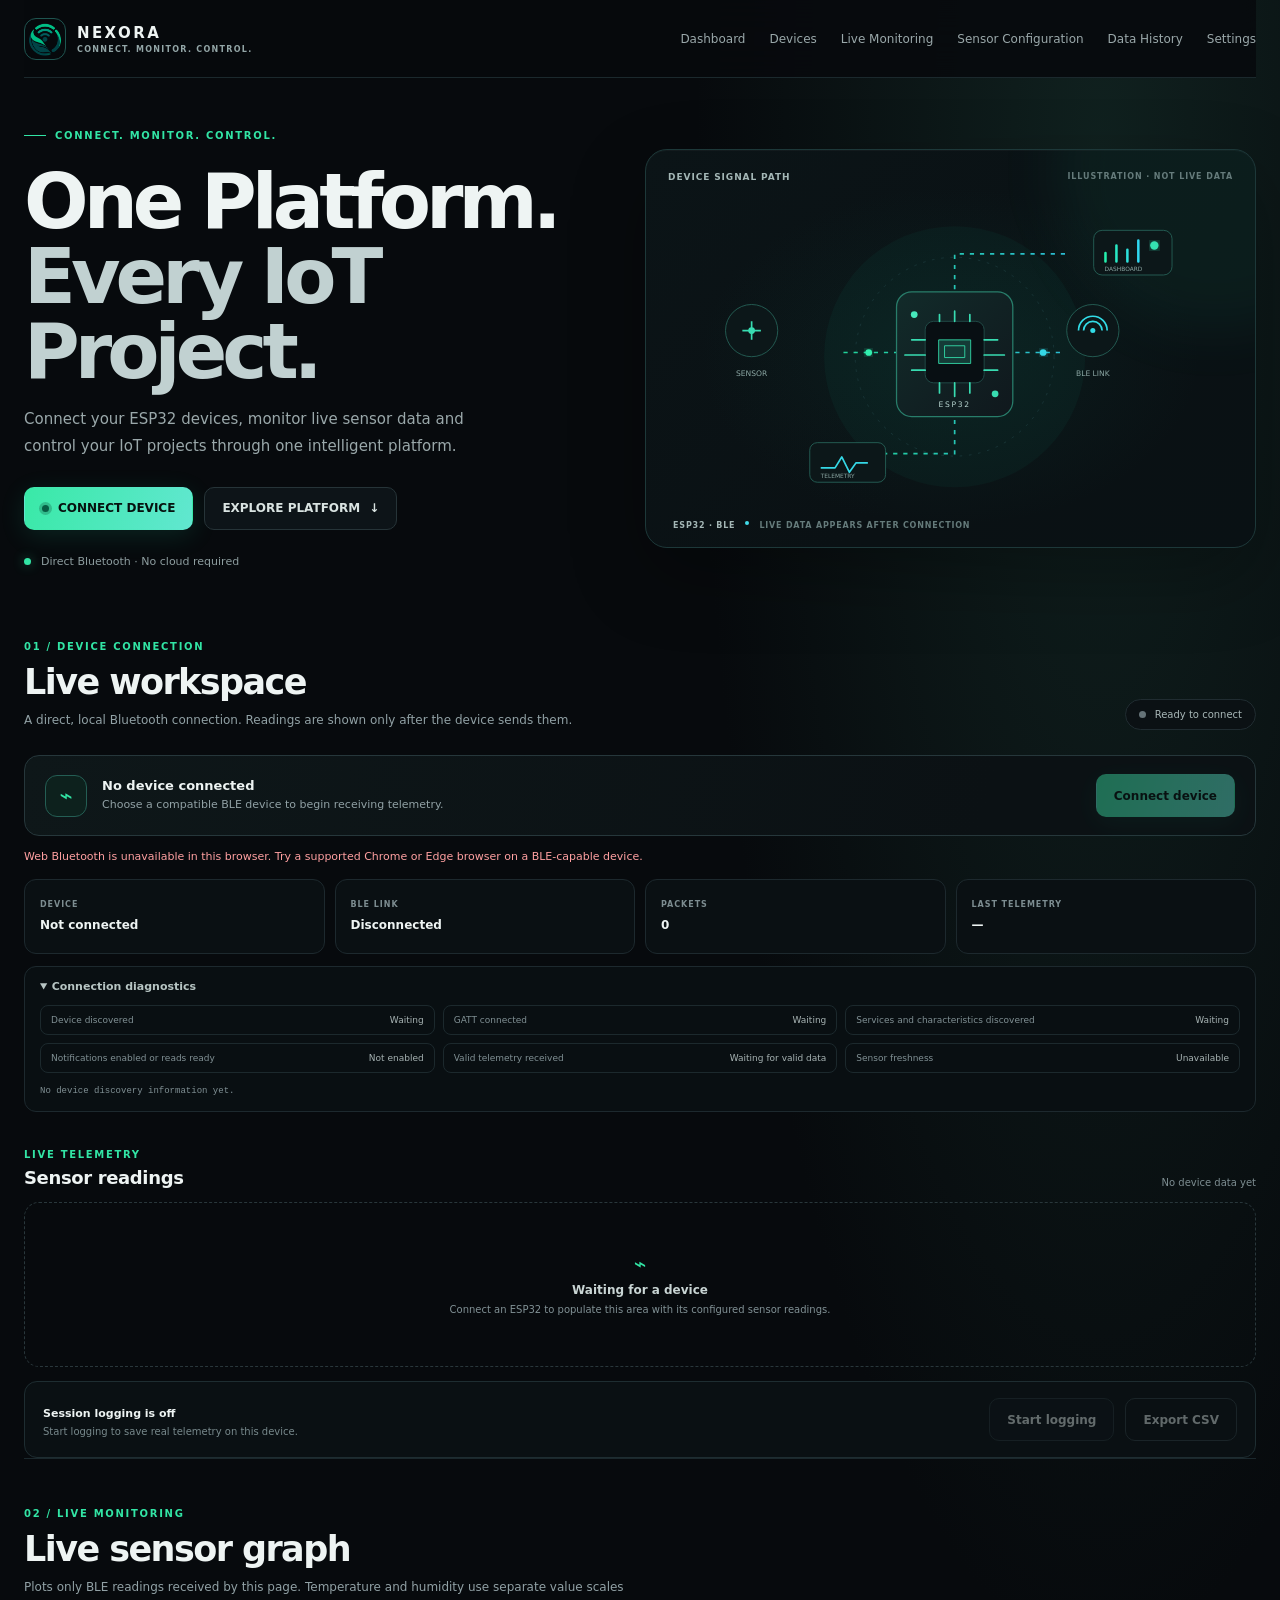
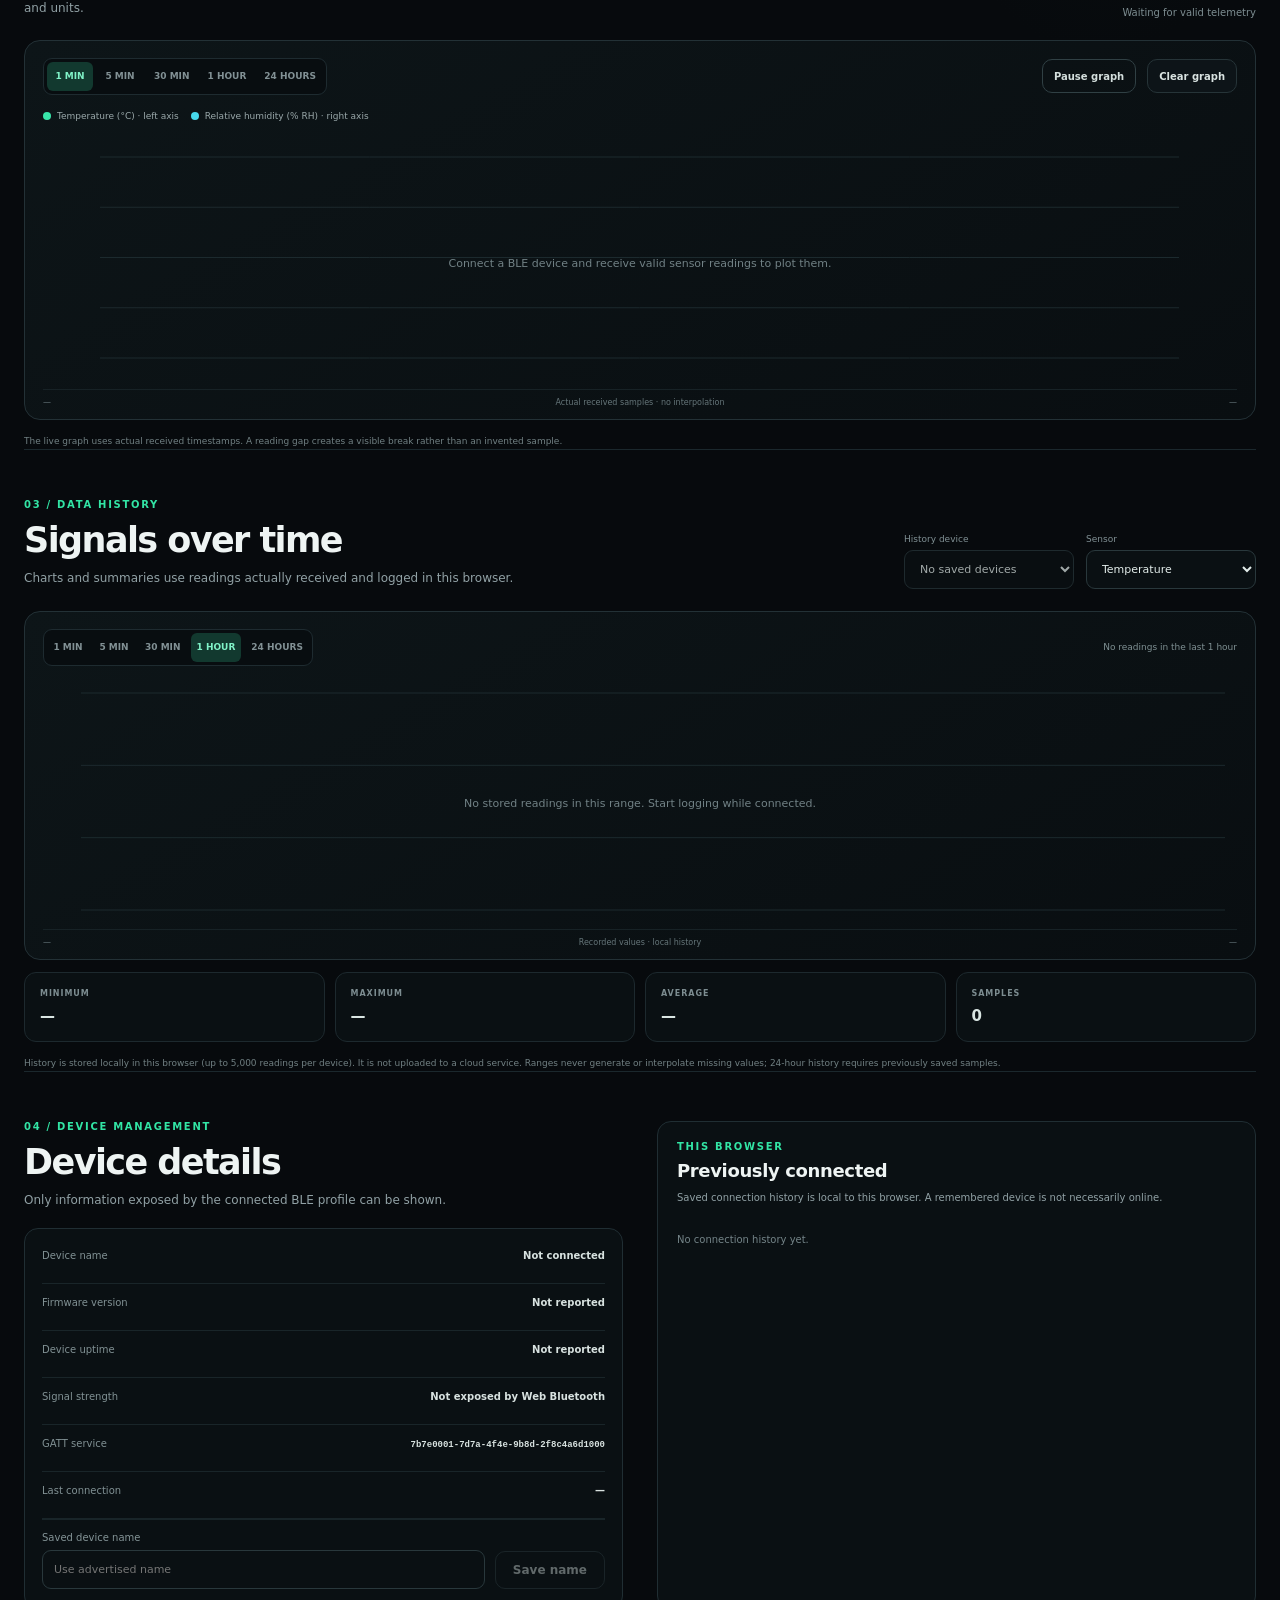
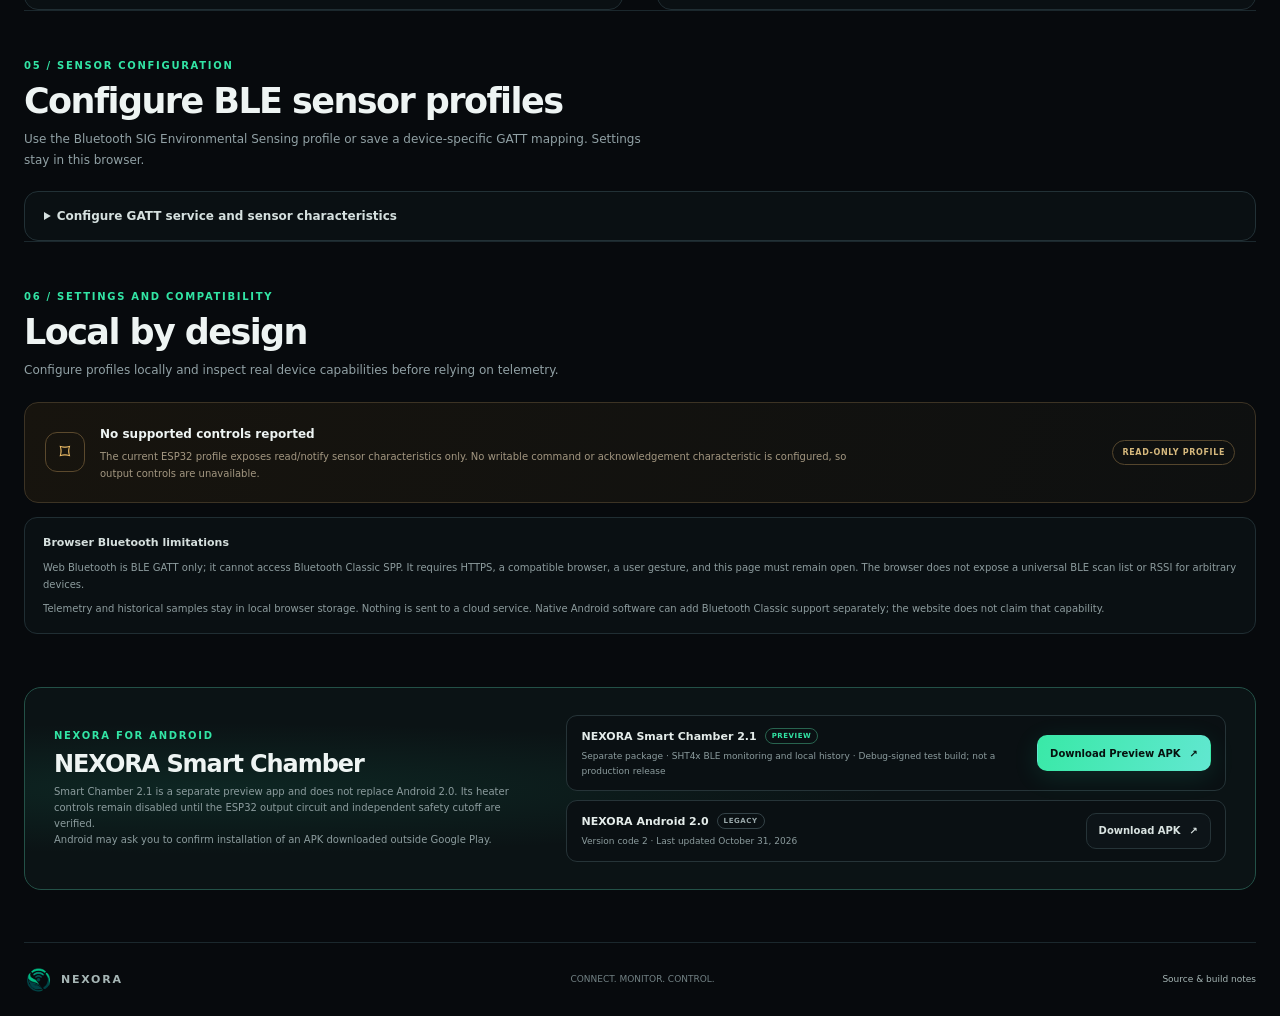
==== website/index.html @ 5a2b3d49 "Publish Smart Chamber 2.1 preview APK Co-authored-by: Copilot <223556219+Copilot@users.noreply.githu" ====
<!doctype html>
<html lang="en">
<head>
  <meta charset="utf-8">
  <meta name="viewport" content="width=device-width, initial-scale=1">
  <meta name="theme-color" content="#070a0d">
  <meta name="description" content="NEXORA is a Smart IoT Monitoring Platform for ESP32 sensor devices.">
  <link rel="canonical" href="https://ravichandrasr091-ux.github.io/NEXORA/">
  <meta property="og:title" content="NEXORA — Connect. Monitor. Control.">
  <meta property="og:description" content="Smart IoT Monitoring Platform for ESP32 sensor devices.">
  <meta property="og:url" content="https://ravichandrasr091-ux.github.io/NEXORA/">
  <meta property="og:type" content="website">
  <meta name="apple-mobile-web-app-capable" content="yes">
  <meta name="apple-mobile-web-app-title" content="NEXORA">
  <link rel="manifest" href="./manifest.webmanifest">
  <link rel="icon" href="./nexora-icon-192.png" sizes="192x192" type="image/png">
  <link rel="apple-touch-icon" href="./nexora-icon-192.png">
  <link rel="stylesheet" href="./styles.css">
  <title>NEXORA — Connect. Monitor. Control.</title>
  <script src="./ble-protocol.js" defer></script>
  <script src="./app.js" defer></script>
</head>
<body>
  <a class="skip-link" href="#main">Skip to content</a>
  <header class="topbar">
    <a class="brand" href="#home" aria-label="NEXORA home">
      <img src="./nexora-icon-192.png" width="42" height="42" alt="">
      <span class="brand-copy"><strong>NEXORA</strong><small>CONNECT. MONITOR. CONTROL.</small></span>
    </a>
    <button class="menu-toggle" id="menu-toggle" type="button" aria-expanded="false" aria-controls="primary-nav">Menu</button>
    <nav class="nav-links" id="primary-nav" aria-label="Main navigation">
      <a href="#dashboard">Dashboard</a>
      <a href="#devices">Devices</a>
      <a href="#live-monitoring">Live Monitoring</a>
      <a href="#sensors">Sensor Configuration</a>
      <a href="#analytics">Data History</a>
      <a href="#settings">Settings</a>
      <button class="button button-quiet install-app" id="install-button" type="button" hidden>Install app</button>
    </nav>
  </header>

  <main id="main">
    <section class="hero section-wrap" id="home">
      <div class="hero-copy">
        <div class="eyebrow"><span class="eyebrow-line"></span> CONNECT. MONITOR. CONTROL.</div>
        <h1>One Platform.<br><span>Every IoT Project.</span></h1>
        <p>Connect your ESP32 devices, monitor live sensor data and control your IoT projects through one intelligent platform.</p>
        <div class="hero-actions">
          <a class="button button-primary" href="#dashboard"><span class="button-pulse"></span>CONNECT DEVICE</a>
          <a class="button button-quiet" href="#platform">EXPLORE PLATFORM <span aria-hidden="true">↓</span></a>
        </div>
        <div class="hero-proof"><span class="proof-dot"></span> Direct Bluetooth · No cloud required</div>
      </div>
      <div class="signal-visual" id="platform" aria-label="Illustration of an ESP32 sending sensor data to a dashboard">
        <div class="visual-caption">DEVICE SIGNAL PATH <span>ILLUSTRATION · NOT LIVE DATA</span></div>
        <svg class="signal-art" viewBox="0 0 620 400" role="img" aria-labelledby="visual-title visual-description">
          <title id="visual-title">ESP32 to NEXORA signal path</title>
          <desc id="visual-description">An illustrative ESP32 board connects wirelessly to sensor nodes and a dashboard. This diagram does not represent live device status.</desc>
          <defs>
            <linearGradient id="board" x1="0" x2="1" y1="0" y2="1"><stop stop-color="#122b2a"/><stop offset="1" stop-color="#10181d"/></linearGradient>
            <linearGradient id="trace" x1="0" x2="1"><stop stop-color="#24f0ad"/><stop offset="1" stop-color="#30d8f2"/></linearGradient>
            <filter id="glow"><feGaussianBlur stdDeviation="7" result="blur"/><feMerge><feMergeNode in="blur"/><feMergeNode in="SourceGraphic"/></feMerge></filter>
          </defs>
          <circle cx="315" cy="205" r="155" fill="#13cda4" opacity=".045"/>
          <circle cx="315" cy="205" r="118" fill="none" stroke="#1b383b" stroke-dasharray="3 8"/>
          <path d="M183 200 H255 M375 200 H440 M315 125 V83 H446 M315 280 V320 H188" fill="none" stroke="url(#trace)" stroke-width="2" stroke-dasharray="5 7" opacity=".85"/>
          <g transform="translate(246 128)">
            <rect width="138" height="148" rx="18" fill="url(#board)" stroke="#287d6a" stroke-width="1.5"/>
            <rect x="34" y="35" width="70" height="73" rx="10" fill="#080f13" stroke="#24534e"/>
            <path d="M50 57h38v28H50z M57 64h24v14H57z" fill="#153b37" stroke="#35e4b0"/>
            <path d="M69 35v-12m-18 12v-8m36 8v-8M69 108v16m-18-16v12m36-12v12M34 57H18m16 18H10m24 18H18m86-36h16m-16 18h24m-24 18h16" stroke="#38dcb1" stroke-width="2" stroke-linecap="round"/>
            <circle cx="21" cy="27" r="4" fill="#47e9bc"/><circle cx="117" cy="121" r="4" fill="#38dcb1"/>
            <text x="69" y="137" text-anchor="middle" fill="#b8d5d0" font-size="9" font-family="system-ui" letter-spacing="2">ESP32</text>
          </g>
          <g transform="translate(74 174)"><circle r="31" fill="#0c1719" stroke="#28665b"/><path d="M-11 0h22M0-11v22" stroke="#38dcb1" stroke-width="2"/><circle r="4" fill="#38dcb1"/><text y="54" text-anchor="middle" fill="#8ca7a4" font-size="9" font-family="system-ui">SENSOR</text></g>
          <g transform="translate(479 174)"><circle r="31" fill="#0c1719" stroke="#28665b"/><path d="M-11 0a11 11 0 0 1 22 0M-17 0a17 17 0 0 1 34 0" fill="none" stroke="#32dce7" stroke-width="2"/><circle r="3" fill="#32dce7"/><text y="54" text-anchor="middle" fill="#8ca7a4" font-size="9" font-family="system-ui">BLE LINK</text></g>
          <g transform="translate(480 55)"><rect width="93" height="53" rx="10" fill="#0c1719" stroke="#28665b"/><path d="M14 37V27m13 10V18m13 19V23m13 14V12" stroke="url(#trace)" stroke-width="3" stroke-linecap="round"/><circle cx="72" cy="18" r="5" fill="#34e2b2" filter="url(#glow)"/><text x="13" y="48" fill="#8ca7a4" font-size="7" font-family="system-ui">DASHBOARD</text></g>
          <g transform="translate(143 307)"><rect width="90" height="47" rx="9" fill="#0c1719" stroke="#28665b"/><path d="M13 30h17l8-13 9 18 8-11h14" fill="none" stroke="#35d8e6" stroke-width="2" stroke-linejoin="round"/><text x="13" y="42" fill="#8ca7a4" font-size="7" font-family="system-ui">TELEMETRY</text></g>
          <circle cx="213" cy="200" r="4" fill="#31efaf" filter="url(#glow)"/><circle cx="420" cy="200" r="4" fill="#35d8e6" filter="url(#glow)"/>
        </svg>
        <div class="visual-foot"><span>ESP32 · BLE</span><span class="visual-foot-dot"></span><span>LIVE DATA APPEARS AFTER CONNECTION</span></div>
      </div>
    </section>

    <section class="section-wrap" id="dashboard">
      <div class="section-heading">
        <div><div class="eyebrow">01 / DEVICE CONNECTION</div><h2>Live workspace</h2><p class="section-copy">A direct, local Bluetooth connection. Readings are shown only after the device sends them.</p></div>
        <div class="connection-badge"><span class="status-dot" id="status-dot"></span><span id="status" role="status" aria-live="polite">Ready to connect</span></div>
      </div>
      <div class="connect-panel">
        <div class="device-glyph" aria-hidden="true"><span>⌁</span></div>
        <div class="connect-copy"><strong id="connection-title">No device connected</strong><span id="connection-description">Choose a compatible BLE device to begin receiving telemetry.</span></div>
        <button class="button button-primary" id="connect-button" type="button">Connect device</button>
      </div>
      <div class="capability-note" id="capability-note"></div>
      <div class="overview-grid" aria-label="Live connection overview">
        <article class="overview-card"><span>DEVICE</span><strong id="overview-device">Not connected</strong></article>
        <article class="overview-card"><span>BLE LINK</span><strong id="overview-link">Disconnected</strong></article>
        <article class="overview-card"><span>PACKETS</span><strong id="packet-count">0</strong></article>
        <article class="overview-card"><span>LAST TELEMETRY</span><strong id="last-telemetry">—</strong></article>
      </div>
      <details class="connection-diagnostics" open>
        <summary>Connection diagnostics</summary>
        <ol class="connection-steps" id="connection-steps" aria-live="polite">
          <li data-step="discovered">Device discovered <span>Waiting</span></li>
          <li data-step="gatt">GATT connected <span>Waiting</span></li>
          <li data-step="characteristics">Services and characteristics discovered <span>Waiting</span></li>
          <li data-step="notifications">Notifications enabled or reads ready <span>Waiting</span></li>
          <li data-step="telemetry">Valid telemetry received <span>Waiting</span></li>
          <li data-step="freshness">Sensor freshness <span>Unavailable</span></li>
        </ol>
        <div class="diagnostics-list" id="diagnostics-list">No device discovery information yet.</div>
      </details>
      <div class="sensor-heading"><div><div class="eyebrow">LIVE TELEMETRY</div><h3>Sensor readings</h3></div><span class="data-scope" id="sensor-count">No device data yet</span></div>
      <div class="sensor-grid" id="sensor-grid" aria-live="polite">
        <div class="empty-state"><span class="empty-icon">⌁</span><strong>Waiting for a device</strong><p>Connect an ESP32 to populate this area with its configured sensor readings.</p></div>
      </div>
      <div class="experiment-panel">
        <div><strong id="experiment-title">Session logging is off</strong><p id="row-count">Start logging to save real telemetry on this device.</p></div>
        <div class="button-row"><button class="button button-quiet" id="experiment-button" type="button" disabled>Start logging</button><button class="button button-outline" id="export-button" type="button" disabled>Export CSV</button></div>
      </div>
    </section>

    <section class="section-wrap section-divider" id="live-monitoring">
      <div class="section-heading">
        <div><div class="eyebrow">02 / LIVE MONITORING</div><h2>Live sensor graph</h2><p class="section-copy">Plots only BLE readings received by this page. Temperature and humidity use separate value scales and units.</p></div>
        <span class="data-scope" id="live-graph-status">Waiting for valid telemetry</span>
      </div>
      <div class="analytics-panel live-analytics">
        <div class="chart-toolbar">
          <div class="range-switch" id="live-range-switch" role="group" aria-label="Live graph time range">
            <button class="live-range-button is-active" data-range="60000" type="button">1 MIN</button>
            <button class="live-range-button" data-range="300000" type="button">5 MIN</button>
            <button class="live-range-button" data-range="1800000" type="button">30 MIN</button>
            <button class="live-range-button" data-range="3600000" type="button">1 HOUR</button>
            <button class="live-range-button" data-range="86400000" type="button">24 HOURS</button>
          </div>
          <div class="button-row chart-actions">
            <button class="button button-outline" id="pause-graph-button" type="button">Pause graph</button>
            <button class="button button-quiet" id="clear-graph-button" type="button">Clear graph</button>
          </div>
        </div>
        <div class="live-chart-legend" id="live-chart-legend" aria-label="Graph series"></div>
        <div class="chart-wrap live-chart-wrap"><canvas id="live-chart" role="img" aria-label="Live BLE temperature and humidity graph"></canvas><div class="chart-empty" id="live-chart-empty">Connect a BLE device and receive valid sensor readings to plot them.</div></div>
        <div class="chart-axis"><span id="live-chart-start">—</span><span id="live-chart-units">Actual received samples · no interpolation</span><span id="live-chart-end">—</span></div>
      </div>
      <p class="fine-print">The live graph uses actual received timestamps. A reading gap creates a visible break rather than an invented sample.</p>
    </section>

    <section class="section-wrap section-divider" id="analytics">
      <div class="section-heading">
        <div><div class="eyebrow">03 / DATA HISTORY</div><h2>Signals over time</h2><p class="section-copy">Charts and summaries use readings actually received and logged in this browser.</p></div>
        <div class="history-selectors">
          <label class="select-label" for="history-device-select">History device<select id="history-device-select"><option>No saved devices</option></select></label>
          <label class="select-label" for="chart-sensor">Sensor<select id="chart-sensor" disabled><option>No telemetry yet</option></select></label>
        </div>
      </div>
      <div class="analytics-panel">
        <div class="chart-toolbar"><div class="range-switch" role="group" aria-label="History range"><button class="range-button" data-range="60000" type="button">1 MIN</button><button class="range-button" data-range="300000" type="button">5 MIN</button><button class="range-button" data-range="1800000" type="button">30 MIN</button><button class="range-button is-active" data-range="3600000" type="button">1 HOUR</button><button class="range-button" data-range="86400000" type="button">24 HOURS</button></div><span class="chart-range-label" id="chart-range-label">No readings in this range</span></div>
        <div class="chart-wrap"><canvas id="chart" role="img" aria-label="Historical sensor readings chart"></canvas><div class="chart-empty" id="chart-empty">Real readings will appear here after logging starts.</div></div>
        <div class="chart-axis"><span id="chart-start">—</span><span>Recorded values · local history</span><span id="chart-end">—</span></div>
      </div>
      <div class="stats-grid">
        <article class="stat-card"><span>MINIMUM</span><strong id="stat-min">—</strong></article>
        <article class="stat-card"><span>MAXIMUM</span><strong id="stat-max">—</strong></article>
        <article class="stat-card"><span>AVERAGE</span><strong id="stat-average">—</strong></article>
        <article class="stat-card"><span>SAMPLES</span><strong id="stat-count">0</strong></article>
      </div>
      <p class="fine-print">History is stored locally in this browser (up to 5,000 readings per device). It is not uploaded to a cloud service. Ranges never generate or interpolate missing values; 24-hour history requires previously saved samples.</p>
    </section>

    <section class="section-wrap section-divider two-column" id="devices">
      <div>
        <div class="eyebrow">04 / DEVICE MANAGEMENT</div><h2>Device details</h2><p class="section-copy">Only information exposed by the connected BLE profile can be shown.</p>
        <div class="details-card">
          <div class="detail-row"><span>Device name</span><strong id="device-name">Not connected</strong></div>
          <div class="detail-row"><span>Firmware version</span><strong id="firmware-version">Not reported</strong></div>
          <div class="detail-row"><span>Device uptime</span><strong id="device-uptime">Not reported</strong></div>
          <div class="detail-row"><span>Signal strength</span><strong id="signal-strength">Not exposed by Web Bluetooth</strong></div>
          <div class="detail-row"><span>GATT service</span><strong class="mono" id="service-value">Configured locally</strong></div>
          <div class="detail-row"><span>Last connection</span><strong id="last-connection">—</strong></div>
          <div class="device-edit-row"><label class="field-label" for="device-alias">Saved device name<input id="device-alias" maxlength="40" autocomplete="off" placeholder="Use advertised name"></label><button class="button button-outline" id="save-device-alias" type="button" disabled>Save name</button></div>
        </div>
      </div>
      <div class="device-history-panel">
        <div class="eyebrow">THIS BROWSER</div><h3>Previously connected</h3>
        <p class="section-copy">Saved connection history is local to this browser. A remembered device is not necessarily online.</p>
        <div id="device-history" class="history-list"><div class="history-empty">No connection history yet.</div></div>
        <button class="button button-outline" id="reconnect-button" type="button" hidden>Reconnect saved device</button>
      </div>
    </section>

    <section class="section-wrap section-divider" id="sensors">
      <div class="section-heading">
        <div><div class="eyebrow">05 / SENSOR CONFIGURATION</div><h2>Configure BLE sensor profiles</h2><p class="section-copy">Use the Bluetooth SIG Environmental Sensing profile or save a device-specific GATT mapping. Settings stay in this browser.</p></div>
      </div>
      <details class="profile-details" id="profile-details">
        <summary>Configure GATT service and sensor characteristics</summary>
        <form id="profile-form" class="profile-form">
          <div class="profile-manager">
            <label class="field-label" for="profile-select">Saved profiles<select id="profile-select"></select></label>
            <label class="field-label" for="profile-name">Profile name<input id="profile-name" maxlength="48" autocomplete="off" required></label>
            <div class="profile-actions profile-manager-actions"><button class="button button-outline" id="new-profile-button" type="button">New profile</button><button class="button button-quiet" id="delete-profile-button" type="button">Delete profile</button></div>
          </div>
          <div class="profile-presets"><button class="button button-outline" id="sig-profile-button" type="button">Use Bluetooth SIG Environmental Sensing</button><button class="button button-outline" id="legacy-profile-button" type="button">Use existing ESP32 profile</button></div>
          <label class="field-label" for="service-uuid">GATT service UUID<input id="service-uuid" name="serviceUuid" autocomplete="off" spellcheck="false" required></label>
          <div class="profile-hint">Enter a 16-bit SIG UUID (such as 181A), a Bluetooth SIG alias (environmental_sensing), or a full 128-bit UUID. Configure a format and read/notify mode per characteristic.</div>
          <div id="profile-sensors" class="profile-sensors"></div>
          <div class="profile-actions"><button class="button button-outline" id="add-sensor-button" type="button">Add sensor</button><button class="button button-primary" type="submit">Save profile</button><button class="button button-quiet" id="reset-profile-button" type="button">Restore default</button></div>
          <p class="fine-print">Available services and characteristics are enumerated only after the device grants GATT access. Sensor hardware must be read by device firmware and transmitted over BLE. NEXORA does not infer a sensor model or send control commands.</p>
        </form>
      </details>
    </section>

    <section class="section-wrap section-divider" id="settings">
      <div class="section-heading"><div><div class="eyebrow">06 / SETTINGS AND COMPATIBILITY</div><h2>Local by design</h2><p class="section-copy">Configure profiles locally and inspect real device capabilities before relying on telemetry.</p></div></div>
      <div class="control-state"><span class="control-lock" aria-hidden="true">⌑</span><div><strong id="controls-title">No supported controls reported</strong><p id="controls-description">The current ESP32 profile exposes read/notify sensor characteristics only. No writable command or acknowledgement characteristic is configured, so output controls are unavailable.</p></div><span class="control-tag">READ-ONLY PROFILE</span></div>
      <div class="browser-limitations"><strong>Browser Bluetooth limitations</strong><p>Web Bluetooth is BLE GATT only; it cannot access Bluetooth Classic SPP. It requires HTTPS, a compatible browser, a user gesture, and this page must remain open. The browser does not expose a universal BLE scan list or RSSI for arbitrary devices.</p><p>Telemetry and historical samples stay in local browser storage. Nothing is sent to a cloud service. Native Android software can add Bluetooth Classic support separately; the website does not claim that capability.</p></div>
    </section>

    <section class="section-wrap app-banner" id="install" aria-labelledby="android-downloads-title">
      <div class="app-banner-heading">
        <div class="eyebrow">NEXORA FOR ANDROID</div>
        <h2 id="android-downloads-title">NEXORA Smart Chamber</h2>
        <p>Smart Chamber 2.1 is a separate preview app and does not replace Android 2.0. Its heater controls remain disabled until the ESP32 output circuit and independent safety cutoff are verified.</p>
        <p>Android may ask you to confirm installation of an APK downloaded outside Google Play.</p>
      </div>
      <div class="apk-version-list" aria-label="Available Android app versions">
        <article class="apk-version">
          <div class="apk-version-info">
            <div class="apk-version-title"><strong>NEXORA Smart Chamber 2.1</strong><span class="apk-version-badge">PREVIEW</span></div>
            <p>Separate package · SHT4x BLE monitoring and local history · Debug-signed test build; not a production release</p>
          </div>
          <a class="button button-primary" href="./downloads/nexora-smart-chamber-v2.1.apk" download="NEXORA-Smart-Chamber-v2.1.apk" aria-label="Download NEXORA Smart Chamber 2.1 preview APK">Download Preview APK <span aria-hidden="true">↗</span></a>
        </article>
        <article class="apk-version">
          <div class="apk-version-info">
            <div class="apk-version-title"><strong>NEXORA Android 2.0</strong><span class="apk-version-badge apk-version-badge-older">LEGACY</span></div>
            <p>Version code 2 · Last updated October 31, 2026</p>
          </div>
          <a class="button button-quiet" href="./downloads/nexora-android-v2.0.apk" download="NEXORA-Android-v2.0.apk" aria-label="Download NEXORA Android 2.0 APK">Download APK <span aria-hidden="true">↗</span></a>
        </article>
      </div>
    </section>
  </main>

  <footer class="footer">
    <a class="footer-brand" href="#home"><img src="./nexora-icon-192.png" width="32" height="32" alt=""><strong>NEXORA</strong></a>
    <span>CONNECT. MONITOR. CONTROL.</span>
    <a href="https://github.com/ravichandrasr091-ux/NEXORA">Source &amp; build notes</a>
  </footer>
  <noscript><p class="noscript">NEXORA needs JavaScript to connect to ESP32 devices over Bluetooth.</p></noscript>
</body>
</html>
---- website/styles.css ----
:root {
  color-scheme: dark;
  font-family: Inter, "Segoe UI", system-ui, sans-serif;
  background: #070a0d;
  color: #eef4f3;
  font-synthesis: none;
  text-rendering: optimizeLegibility;
  --bg: #070a0d;
  --surface: #0c1115;
  --surface-raised: #10181c;
  --surface-soft: #0a1013;
  --line: #202c31;
  --line-bright: #2d4144;
  --muted: #91a1a5;
  --subtle: #637277;
  --green: #32e5a5;
  --cyan: #41dce9;
  --red: #ff777c;
  --amber: #f0bf68;
  --radius: 18px;
}

* { box-sizing: border-box; }
html { scroll-behavior: smooth; scroll-padding-top: 100px; }
body { margin: 0; min-width: 320px; min-height: 100vh; background: radial-gradient(ellipse at 86% 4%, #10211f 0, transparent 26%), var(--bg); }
body, button, input, select { font-family: Inter, "Segoe UI", system-ui, sans-serif; }
button, a, input, select, summary { -webkit-tap-highlight-color: transparent; }
button, a { color: inherit; }
button:focus-visible, a:focus-visible, input:focus-visible, select:focus-visible, summary:focus-visible { outline: 2px solid var(--cyan); outline-offset: 3px; }
a { text-decoration: none; }
button { font: inherit; }
[hidden] { display: none !important; }

.skip-link { position: absolute; z-index: 20; top: -50px; left: 16px; padding: 10px 14px; border-radius: 9px; background: var(--green); color: #03110d; }
.skip-link:focus { top: 12px; }
.topbar { position: sticky; z-index: 10; top: 0; display: flex; width: min(100% - 48px, 1360px); height: 78px; align-items: center; justify-content: space-between; margin: 0 auto; border-bottom: 1px solid #1b292d; background: rgb(7 10 13 / 88%); backdrop-filter: blur(18px); }
.brand { display: inline-flex; align-items: center; gap: 11px; }
.brand img { width: 42px; height: 42px; border: 1px solid #1f5550; border-radius: 12px; object-fit: cover; }
.brand-copy { display: grid; gap: 3px; }
.brand-copy strong, .footer-brand strong { font-size: 15px; letter-spacing: .16em; }
.brand-copy small { color: #93a6a7; font-size: 8px; font-weight: 700; letter-spacing: .16em; }
.nav-links { display: flex; align-items: center; gap: 24px; }
.nav-links > a { color: #9aa8aa; font-size: 12px; transition: color .18s ease; }
.nav-links > a:hover { color: var(--green); }
.menu-toggle { display: none; border: 1px solid var(--line); border-radius: 9px; padding: 9px 13px; background: var(--surface); color: #d7e2e1; }

.section-wrap { width: min(100% - 48px, 1240px); margin: 0 auto; }
.hero { display: grid; min-height: 525px; grid-template-columns: 1fr 1.03fr; align-items: center; gap: 28px; padding-top: 52px; padding-bottom: 73px; }
.hero-copy { max-width: 600px; }
.eyebrow { display: flex; align-items: center; gap: 9px; color: var(--green); font-size: 10px; font-weight: 760; letter-spacing: .17em; text-transform: uppercase; }
.eyebrow-line { display: inline-block; width: 22px; height: 1px; background: var(--green); }
h1 { margin: 23px 0 16px; font-size: clamp(42px, 6vw, 76px); font-weight: 620; letter-spacing: -.065em; line-height: .99; }
h1 span { color: #c1d1d1; }
.hero-copy > p { max-width: 490px; margin: 0; color: #9aa8aa; font-size: 15px; line-height: 1.8; }
.hero-actions, .button-row { display: flex; flex-wrap: wrap; align-items: center; gap: 11px; margin-top: 27px; }
.button { display: inline-flex; min-height: 43px; align-items: center; justify-content: center; gap: 9px; padding: 0 17px; border: 1px solid transparent; border-radius: 10px; cursor: pointer; font-size: 12px; font-weight: 730; transition: transform .16s ease, border-color .16s ease, background .16s ease; }
.button:hover:not(:disabled) { transform: translateY(-1px); }
.button:disabled { cursor: not-allowed; opacity: .43; }
.button-primary { background: linear-gradient(110deg, #39e9a7, #61e7d0); color: #06120f; box-shadow: 0 6px 26px rgb(35 227 169 / 12%); }
.button-primary:hover:not(:disabled) { background: #72f2c0; }
.button-quiet { border-color: #263438; background: #0d1418; color: #d9e3e1; }
.button-quiet:hover:not(:disabled), .button-outline:hover:not(:disabled) { border-color: #3a6d65; }
.button-outline { border-color: #304044; background: transparent; color: #d4dfdd; }
.button-pulse, .proof-dot, .visual-foot-dot { width: 7px; height: 7px; border-radius: 50%; background: #0c4e3d; box-shadow: 0 0 0 3px rgb(3 32 24 / 22%); }
.button-primary .button-pulse { background: #075e44; }
.hero-proof { display: flex; align-items: center; gap: 10px; margin-top: 25px; color: #8d9d9f; font-size: 11px; }
.proof-dot { background: var(--green); box-shadow: 0 0 12px rgb(50 229 165 / 45%); }
.signal-visual { position: relative; overflow: hidden; min-height: 390px; padding: 22px 22px 14px; border: 1px solid #1d3839; border-radius: 22px; background: radial-gradient(ellipse at 50% 52%, rgb(17 75 66 / 20%), transparent 58%), linear-gradient(140deg, #0b1417, #0a1114 62%, #091114); box-shadow: inset 0 1px rgb(255 255 255 / 3%), 0 28px 75px rgb(0 0 0 / 28%); }
.signal-visual::before { position: absolute; top: -140px; right: -120px; width: 320px; height: 320px; border-radius: 50%; background: rgb(39 222 173 / 6%); content: ""; filter: blur(28px); }
.visual-caption, .visual-foot { position: relative; z-index: 1; display: flex; justify-content: space-between; color: #a4b7b6; font-size: 9px; font-weight: 740; letter-spacing: .1em; }
.visual-caption span, .visual-foot span:last-child { color: #657b7b; font-size: 8px; }
.signal-art { position: relative; z-index: 1; display: block; width: 100%; max-height: 337px; margin: 2px auto 0; }
.visual-foot { justify-content: flex-start; gap: 10px; padding: 0 5px 3px; font-size: 8px; }
.visual-foot-dot { width: 4px; height: 4px; background: var(--cyan); box-shadow: none; }

.section-divider { padding-top: 49px; border-top: 1px solid #1b282d; }
.section-heading { display: flex; align-items: end; justify-content: space-between; gap: 20px; }
h2 { margin: 10px 0 8px; font-size: clamp(25px, 3.4vw, 35px); font-weight: 590; letter-spacing: -.045em; }
h3 { margin: 8px 0 0; font-size: 18px; font-weight: 620; letter-spacing: -.02em; }
.section-copy { max-width: 620px; margin: 0; color: var(--muted); font-size: 12px; line-height: 1.7; }
.connection-badge { display: inline-flex; max-width: 45%; align-items: center; gap: 9px; padding: 9px 13px; border: 1px solid var(--line); border-radius: 999px; background: #0b1114; color: #a8b7b7; font-size: 10px; }
.connection-badge #status { overflow: hidden; text-overflow: ellipsis; white-space: nowrap; }
.status-dot { flex: 0 0 auto; width: 7px; height: 7px; border-radius: 50%; background: #657378; }
.status-dot.connected { background: var(--green); box-shadow: 0 0 11px rgb(50 229 165 / 55%); }
.status-dot.error { background: var(--red); box-shadow: 0 0 11px rgb(255 119 124 / 35%); }
.connect-panel { display: flex; align-items: center; gap: 15px; margin-top: 25px; padding: 18px 20px; border: 1px solid #26373b; border-radius: 15px; background: linear-gradient(105deg, #0e1719, #0b1114 78%); }
.device-glyph { display: grid; flex: 0 0 42px; width: 42px; height: 42px; place-items: center; border: 1px solid #245e54; border-radius: 12px; background: #0d211d; color: var(--green); font-size: 22px; }
.connect-copy { display: grid; min-width: 0; flex: 1; gap: 4px; }
.connect-copy strong { overflow: hidden; font-size: 13px; text-overflow: ellipsis; white-space: nowrap; }
.connect-copy span { color: var(--muted); font-size: 11px; line-height: 1.5; }
.capability-note { margin: 12px 0 0; color: #899a9c; font-size: 11px; line-height: 1.6; }
.capability-note.error-copy { color: #ffa0a1; }
.overview-grid { display: grid; grid-template-columns: repeat(4, minmax(0, 1fr)); gap: 10px; margin-top: 13px; }
.overview-card, .stat-card { display: grid; min-height: 75px; align-content: center; gap: 9px; padding: 13px 15px; border: 1px solid #1d292e; border-radius: 12px; background: #0a1013; }
.overview-card > span, .stat-card > span { color: #7d8d91; font-size: 8px; font-weight: 760; letter-spacing: .12em; }
.overview-card strong { overflow: hidden; font-size: 12px; font-weight: 590; text-overflow: ellipsis; white-space: nowrap; }
.connection-diagnostics { margin-top: 12px; padding: 13px 15px; border: 1px solid #1d292e; border-radius: 12px; background: #090f12; }
.connection-diagnostics summary { color: #b7c5c3; cursor: pointer; font-size: 11px; font-weight: 650; }
.connection-steps { display: grid; grid-template-columns: repeat(3, minmax(0, 1fr)); gap: 8px; margin: 12px 0; padding: 0; list-style: none; }
.connection-steps li { display: flex; justify-content: space-between; gap: 8px; padding: 9px 10px; border: 1px solid #1c292d; border-radius: 8px; color: #809094; font-size: 9px; }
.connection-steps li span { color: #a7b3b3; text-align: right; }
.connection-steps li.is-complete { border-color: #255647; color: #b8d7ce; }
.connection-steps li.is-complete span { color: var(--green); }
.diagnostics-list { display: grid; max-height: 180px; gap: 5px; overflow: auto; color: #809094; font: 9px/1.5 ui-monospace, SFMono-Regular, Consolas, monospace; overflow-wrap: anywhere; }
.sensor-heading { display: flex; align-items: end; justify-content: space-between; gap: 16px; margin: 37px 0 14px; }
.sensor-heading h3 { margin-top: 7px; }
.data-scope { color: #7d8d91; font-size: 10px; }
.sensor-grid { display: grid; grid-template-columns: repeat(2, minmax(0, 1fr)); gap: 13px; }
.sensor-card { position: relative; min-height: 174px; padding: 18px 19px; border: 1px solid #233337; border-radius: 15px; background: linear-gradient(145deg, #10181b, #0a1013); }
.sensor-card-top { display: flex; align-items: flex-start; justify-content: space-between; gap: 10px; }
.sensor-name-wrap { min-width: 0; }
.sensor-name { overflow: hidden; max-width: 240px; font-size: 13px; font-weight: 640; text-overflow: ellipsis; white-space: nowrap; }
.sensor-type { margin-top: 4px; color: #718387; font-size: 9px; text-transform: uppercase; letter-spacing: .1em; }
.sensor-health { display: inline-flex; flex: 0 0 auto; align-items: center; gap: 6px; color: #829394; font-size: 9px; }
.sensor-health::before { width: 6px; height: 6px; border-radius: 50%; background: #637176; content: ""; }
.sensor-health.is-fresh { color: #75dcb4; }
.sensor-health.is-fresh::before { background: var(--green); box-shadow: 0 0 8px rgb(50 229 165 / 40%); }
.sensor-health.is-stale { color: var(--amber); }
.sensor-health.is-stale::before { background: var(--amber); }
.sensor-health.is-invalid { color: var(--red); }
.sensor-health.is-invalid::before { background: var(--red); }
.sensor-reading { display: flex; align-items: baseline; gap: 8px; margin-top: 27px; }
.sensor-reading strong { font-size: clamp(29px, 4vw, 41px); font-weight: 570; letter-spacing: -.05em; }
.sensor-reading span { color: #a7b8b7; font-size: 12px; }
.sensor-last { margin-top: 8px; color: #758689; font-size: 9px; }
.rename-button { border: 0; padding: 4px 0; background: transparent; color: #718488; cursor: pointer; font-size: 9px; }
.rename-button:hover { color: var(--cyan); }
.empty-state { grid-column: 1 / -1; display: grid; min-height: 165px; place-content: center; justify-items: center; padding: 22px; border: 1px dashed #29373b; border-radius: 15px; color: #819195; text-align: center; }
.empty-icon { color: var(--green); font-size: 21px; }
.empty-state strong { margin-top: 7px; color: #c9d5d4; font-size: 12px; }
.empty-state p { max-width: 390px; margin: 5px 0 0; font-size: 10px; line-height: 1.6; }
.experiment-panel { display: flex; align-items: center; justify-content: space-between; gap: 18px; margin-top: 14px; padding: 16px 18px; border: 1px solid #1e2d31; border-radius: 13px; background: #0a1013; }
.experiment-panel strong { font-size: 11px; }
.experiment-panel p { margin: 5px 0 0; color: #78898c; font-size: 10px; }
.experiment-panel .button-row { margin: 0; }

.select-label { display: grid; gap: 6px; color: #809094; font-size: 9px; }
.history-selectors { display: flex; flex-wrap: wrap; gap: 12px; }
.select-label select { min-width: 170px; }
select, input { min-height: 39px; border: 1px solid #29383c; border-radius: 9px; padding: 0 11px; background: #0a1013; color: #e2ecea; font-size: 11px; }
.analytics-panel { margin-top: 22px; padding: 17px 18px 12px; border: 1px solid #233136; border-radius: 16px; background: linear-gradient(150deg, #0d1518, #090e11); }
.chart-toolbar { display: flex; align-items: center; justify-content: space-between; gap: 12px; }
.range-switch { display: inline-flex; gap: 4px; padding: 3px; border: 1px solid #1e2b30; border-radius: 9px; background: #080d10; }
.range-button { min-width: 42px; min-height: 29px; border: 0; border-radius: 6px; background: transparent; color: #829195; cursor: pointer; font-size: 9px; font-weight: 720; }
.range-button.is-active { background: #12392f; color: #80f3c8; }
.live-range-button { min-width: 46px; min-height: 29px; padding: 0 7px; border: 0; border-radius: 6px; background: transparent; color: #829195; cursor: pointer; font-size: 9px; font-weight: 720; white-space: nowrap; }
.live-range-button.is-active { background: #12392f; color: #80f3c8; }
.chart-actions { margin: 0; }
.chart-actions .button { min-height: 34px; padding: 0 11px; font-size: 10px; }
.live-chart-legend { display: flex; flex-wrap: wrap; gap: 12px; min-height: 19px; margin-top: 12px; }
.live-legend-item { display: inline-flex; align-items: center; gap: 6px; color: #9aa8aa; font-size: 9px; }
.live-legend-item i { width: 8px; height: 8px; border-radius: 50%; }
.live-chart-wrap { height: 290px; }
.chart-range-label { color: #7f9093; font-size: 9px; text-align: right; }
.chart-wrap { position: relative; height: 250px; margin-top: 13px; }
canvas { display: block; width: 100%; height: 100%; }
.chart-empty { position: absolute; inset: 0; display: grid; place-items: center; color: #718185; font-size: 11px; pointer-events: none; }
.chart-axis { display: flex; justify-content: space-between; gap: 10px; padding-top: 8px; border-top: 1px solid #172226; color: #657579; font-size: 8px; }
.stats-grid { display: grid; grid-template-columns: repeat(4, minmax(0, 1fr)); gap: 10px; margin-top: 12px; }
.stat-card { min-height: 70px; }
.stat-card strong { color: #d9e5e2; font-size: 15px; font-weight: 580; }
.fine-print { margin: 14px 0 0; color: #718083; font-size: 9px; line-height: 1.7; }

.two-column { display: grid; grid-template-columns: 1fr 1fr; gap: 34px; }
.details-card, .device-history-panel { margin-top: 18px; padding: 8px 17px; border: 1px solid #202e33; border-radius: 14px; background: #0a1013; }
.detail-row { display: flex; align-items: baseline; justify-content: space-between; gap: 18px; min-height: 47px; padding: 13px 0; border-bottom: 1px solid #192529; }
.detail-row:last-child { border-bottom: 0; }
.detail-row span { color: #819194; font-size: 10px; }
.detail-row strong { max-width: 65%; color: #d8e2e0; font-size: 10px; font-weight: 570; text-align: right; overflow-wrap: anywhere; }
.detail-row .mono { font-family: ui-monospace, SFMono-Regular, Consolas, monospace; font-size: 9px; }
.device-history-panel { margin-top: 0; padding: 19px; }
.device-history-panel h3 { margin-top: 8px; }
.device-history-panel .section-copy { margin-top: 8px; font-size: 10px; }
.history-list { margin: 14px 0; }
.history-item { display: flex; align-items: center; justify-content: space-between; gap: 12px; padding: 11px 0; border-bottom: 1px solid #1a272b; }
.history-item strong { display: block; font-size: 11px; }
.history-item span { display: block; margin-top: 4px; color: #78898c; font-size: 9px; }
.history-empty { padding: 14px 0; color: #748488; font-size: 10px; }

.profile-details { margin-top: 21px; border: 1px solid #223136; border-radius: 14px; background: #0a1013; }
.profile-details summary { padding: 17px 19px; color: #d5e0df; cursor: pointer; font-size: 12px; font-weight: 620; }
.profile-form { padding: 0 19px 19px; }
.field-label { display: grid; gap: 7px; color: #849497; font-size: 10px; }
.field-label input { width: 100%; }
.profile-hint { margin: 10px 0 17px; color: #728286; font-size: 9px; line-height: 1.6; }
.profile-sensors { display: grid; gap: 10px; }
.profile-manager { display: grid; grid-template-columns: 1fr 1fr auto; align-items: end; gap: 10px; margin-bottom: 14px; }
.profile-manager-actions { margin: 0; }
.profile-presets { display: flex; flex-wrap: wrap; gap: 8px; margin: 12px 0 17px; }
.profile-sensor-row { display: grid; grid-template-columns: repeat(4, minmax(0, 1fr)); align-items: end; gap: 9px; padding: 12px; border: 1px solid #1c2a2e; border-radius: 11px; background: #0b1114; }
.profile-sensor-row .field-label { min-width: 0; font-size: 8px; }
.profile-sensor-row input, .profile-sensor-row select { min-width: 0; width: 100%; min-height: 36px; padding: 0 8px; font-size: 10px; }
.profile-sensor-row .remove-sensor { justify-self: start; }
.device-edit-row { display: grid; grid-template-columns: 1fr auto; align-items: end; gap: 10px; padding: 12px 0; border-top: 1px solid #192529; }
.device-edit-row .button { min-height: 38px; }
.history-item { flex-wrap: wrap; }
.history-item > div:first-child { flex: 1 1 100%; }
.history-item .button { min-height: 30px; padding: 0 9px; font-size: 9px; }
.remove-sensor { min-height: 36px; border: 1px solid #3b2a2d; border-radius: 8px; padding: 0 9px; background: #1b1013; color: #ff9a9d; cursor: pointer; font-size: 9px; }
.profile-actions { display: flex; flex-wrap: wrap; gap: 8px; margin-top: 14px; }

.control-state { display: flex; align-items: center; gap: 15px; margin-top: 21px; padding: 20px; border: 1px solid #3c3324; border-radius: 14px; background: linear-gradient(110deg, #17140e, #0e1010); }
.control-lock { display: grid; flex: 0 0 40px; width: 40px; height: 40px; place-items: center; border: 1px solid #5b492d; border-radius: 12px; color: var(--amber); font-size: 21px; }
.control-state > div { flex: 1; }
.control-state strong { font-size: 12px; }
.control-state p { max-width: 780px; margin: 6px 0 0; color: #a39781; font-size: 10px; line-height: 1.7; }
.control-tag { border: 1px solid #55462d; border-radius: 999px; padding: 7px 9px; color: #d5b87d; font-size: 8px; font-weight: 730; letter-spacing: .08em; white-space: nowrap; }
.browser-limitations { margin-top: 14px; padding: 16px 18px; border: 1px solid #202e33; border-radius: 13px; background: #0a1013; color: #8d9c9e; font-size: 10px; line-height: 1.7; }
.browser-limitations strong { color: #d6e0de; font-size: 11px; }
.browser-limitations p { margin: 7px 0 0; }
.app-banner { display: grid; grid-template-columns: minmax(0, .85fr) minmax(0, 1.15fr); align-items: center; gap: 25px; margin-top: 53px; margin-bottom: 52px; padding: 27px 29px; border: 1px solid #235147; border-radius: 17px; background: radial-gradient(ellipse at 15% 50%, rgb(28 153 117 / 14%), transparent 46%), #0b1315; }
.app-banner h2 { margin: 9px 0 6px; font-size: 24px; }
.app-banner p { max-width: 660px; margin: 0; color: #8c9c9e; font-size: 10px; line-height: 1.6; }
.apk-version-list { display: grid; gap: 9px; }
.apk-version { display: flex; align-items: center; justify-content: space-between; gap: 15px; padding: 12px 14px; border: 1px solid #263438; border-radius: 11px; background: #0a1013; }
.apk-version-info { min-width: 0; }
.apk-version-title { display: flex; flex-wrap: wrap; align-items: center; gap: 8px; }
.apk-version-title strong { color: #e4ecea; font-size: 11px; font-weight: 650; }
.apk-version-info p { margin-top: 5px; font-size: 9px; }
.apk-version-badge { border: 1px solid #28644f; border-radius: 999px; padding: 3px 6px; color: var(--green); font-size: 7px; font-weight: 760; letter-spacing: .08em; }
.apk-version-badge-older { border-color: #344247; color: #9aa8aa; }
.apk-version .button { flex: 0 0 auto; min-height: 36px; padding: 0 12px; font-size: 10px; }
.footer { display: flex; width: min(100% - 48px, 1240px); min-height: 74px; align-items: center; justify-content: space-between; gap: 15px; margin: 0 auto; border-top: 1px solid #1b282d; color: #738285; font-size: 9px; }
.footer a { color: #a6b6b5; }
.footer-brand { display: inline-flex; align-items: center; gap: 8px; }
.footer-brand img { width: 29px; height: 29px; border-radius: 8px; }
.footer-brand strong { font-size: 11px; }
.noscript { padding: 16px; color: var(--red); text-align: center; }

@media (max-width: 980px) {
  .hero { grid-template-columns: 1fr .95fr; gap: 18px; }
  .signal-visual { min-height: 340px; padding: 18px 15px 12px; }
  .profile-sensor-row { grid-template-columns: repeat(3, minmax(0, 1fr)); }
  .connection-steps { grid-template-columns: repeat(2, minmax(0, 1fr)); }
  .profile-sensor-row .remove-sensor { justify-self: start; }
}

@media (max-width: 720px) {
  html { scroll-padding-top: 78px; }
  .topbar { width: calc(100% - 32px); height: 67px; }
  .brand img { width: 38px; height: 38px; }
  .menu-toggle { display: block; }
  .nav-links { position: absolute; top: 60px; right: 0; left: 0; display: none; align-items: stretch; gap: 0; padding: 7px; border: 1px solid #263438; border-radius: 12px; background: #0b1114; box-shadow: 0 16px 35px rgb(0 0 0 / 40%); }
  .nav-links.is-open { display: grid; }
  .nav-links > a { padding: 12px; border-radius: 8px; font-size: 12px; }
  .nav-links > a:hover { background: #111d20; }
  .nav-links .install-app { margin: 5px; }
  .section-wrap, .footer { width: calc(100% - 32px); }
  .hero { min-height: unset; grid-template-columns: 1fr; gap: 31px; padding-top: 54px; padding-bottom: 46px; }
  h1 { margin-top: 19px; font-size: clamp(44px, 12vw, 65px); }
  .hero-copy > p { font-size: 13px; }
  .signal-visual { min-height: 300px; }
  .signal-art { max-height: 270px; }
  .section-divider { padding-top: 37px; }
  .section-heading { align-items: flex-start; flex-direction: column; }
  .connection-badge { max-width: 100%; }
  .connect-panel { align-items: flex-start; flex-wrap: wrap; padding: 15px; }
  .connect-copy { padding-top: 3px; }
  .connect-panel > .button { width: 100%; }
  .overview-grid { grid-template-columns: repeat(2, minmax(0, 1fr)); }
  .connection-steps { grid-template-columns: 1fr; }
  .sensor-grid { grid-template-columns: 1fr; }
  .sensor-card { min-height: 155px; }
  .experiment-panel { align-items: stretch; flex-direction: column; }
  .experiment-panel .button-row { display: grid; grid-template-columns: 1fr 1fr; }
  .select-label { width: 100%; }
  .select-label select { width: 100%; }
  .analytics-panel { padding-right: 12px; padding-left: 12px; }
  .chart-wrap { height: 210px; }
  .stats-grid { grid-template-columns: repeat(2, minmax(0, 1fr)); }
  .two-column { grid-template-columns: 1fr; gap: 28px; }
  .device-history-panel { padding: 17px; }
  .profile-form { padding-right: 12px; padding-left: 12px; }
  .profile-manager { grid-template-columns: 1fr; }
  .profile-manager-actions { flex-wrap: wrap; }
  .profile-sensor-row { grid-template-columns: 1fr 1fr; }
  .profile-sensor-row .remove-sensor { grid-column: 1 / -1; }
  .live-range-button { min-width: 45px; font-size: 8px; }
  .chart-actions { width: 100%; }
  .chart-actions .button { flex: 1; }
  .control-state { align-items: flex-start; flex-wrap: wrap; padding: 15px; }
  .control-tag { margin-left: 54px; }
  .app-banner { grid-template-columns: 1fr; gap: 18px; margin-top: 38px; padding: 21px; }
  .apk-version { align-items: stretch; flex-direction: column; }
  .apk-version .button { width: 100%; }
  .footer { align-items: flex-start; flex-direction: column; justify-content: center; padding: 17px 0; }
}

@media (max-width: 390px) {
  .brand-copy small { font-size: 7px; }
  .hero-actions .button { flex: 1; padding: 0 11px; }
  .overview-card { padding: 12px 10px; }
  .chart-toolbar { align-items: flex-start; flex-direction: column; }
  .chart-range-label { text-align: left; }
  .chart-axis span:nth-child(2) { display: none; }
}

@media (prefers-reduced-motion: reduce) {
  *, *::before, *::after { scroll-behavior: auto !important; transition-duration: .01ms !important; animation-duration: .01ms !important; }
}
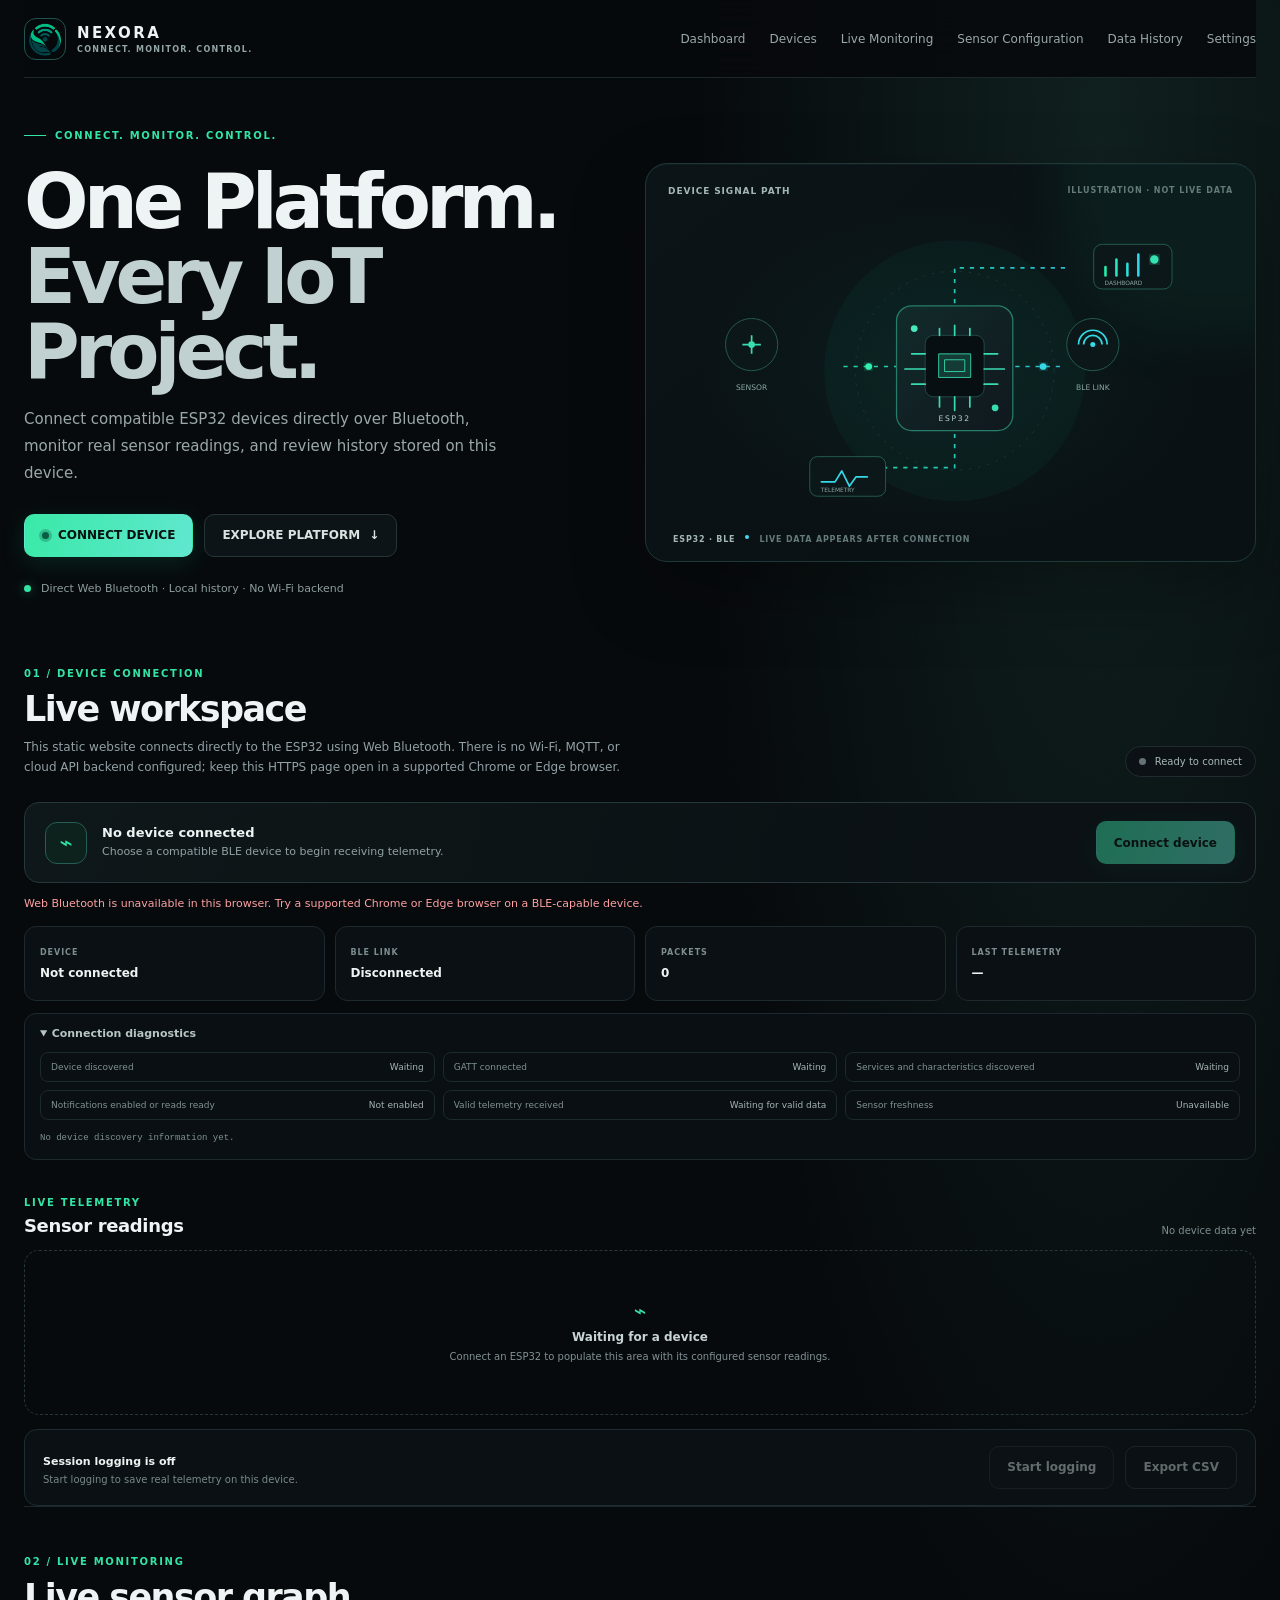
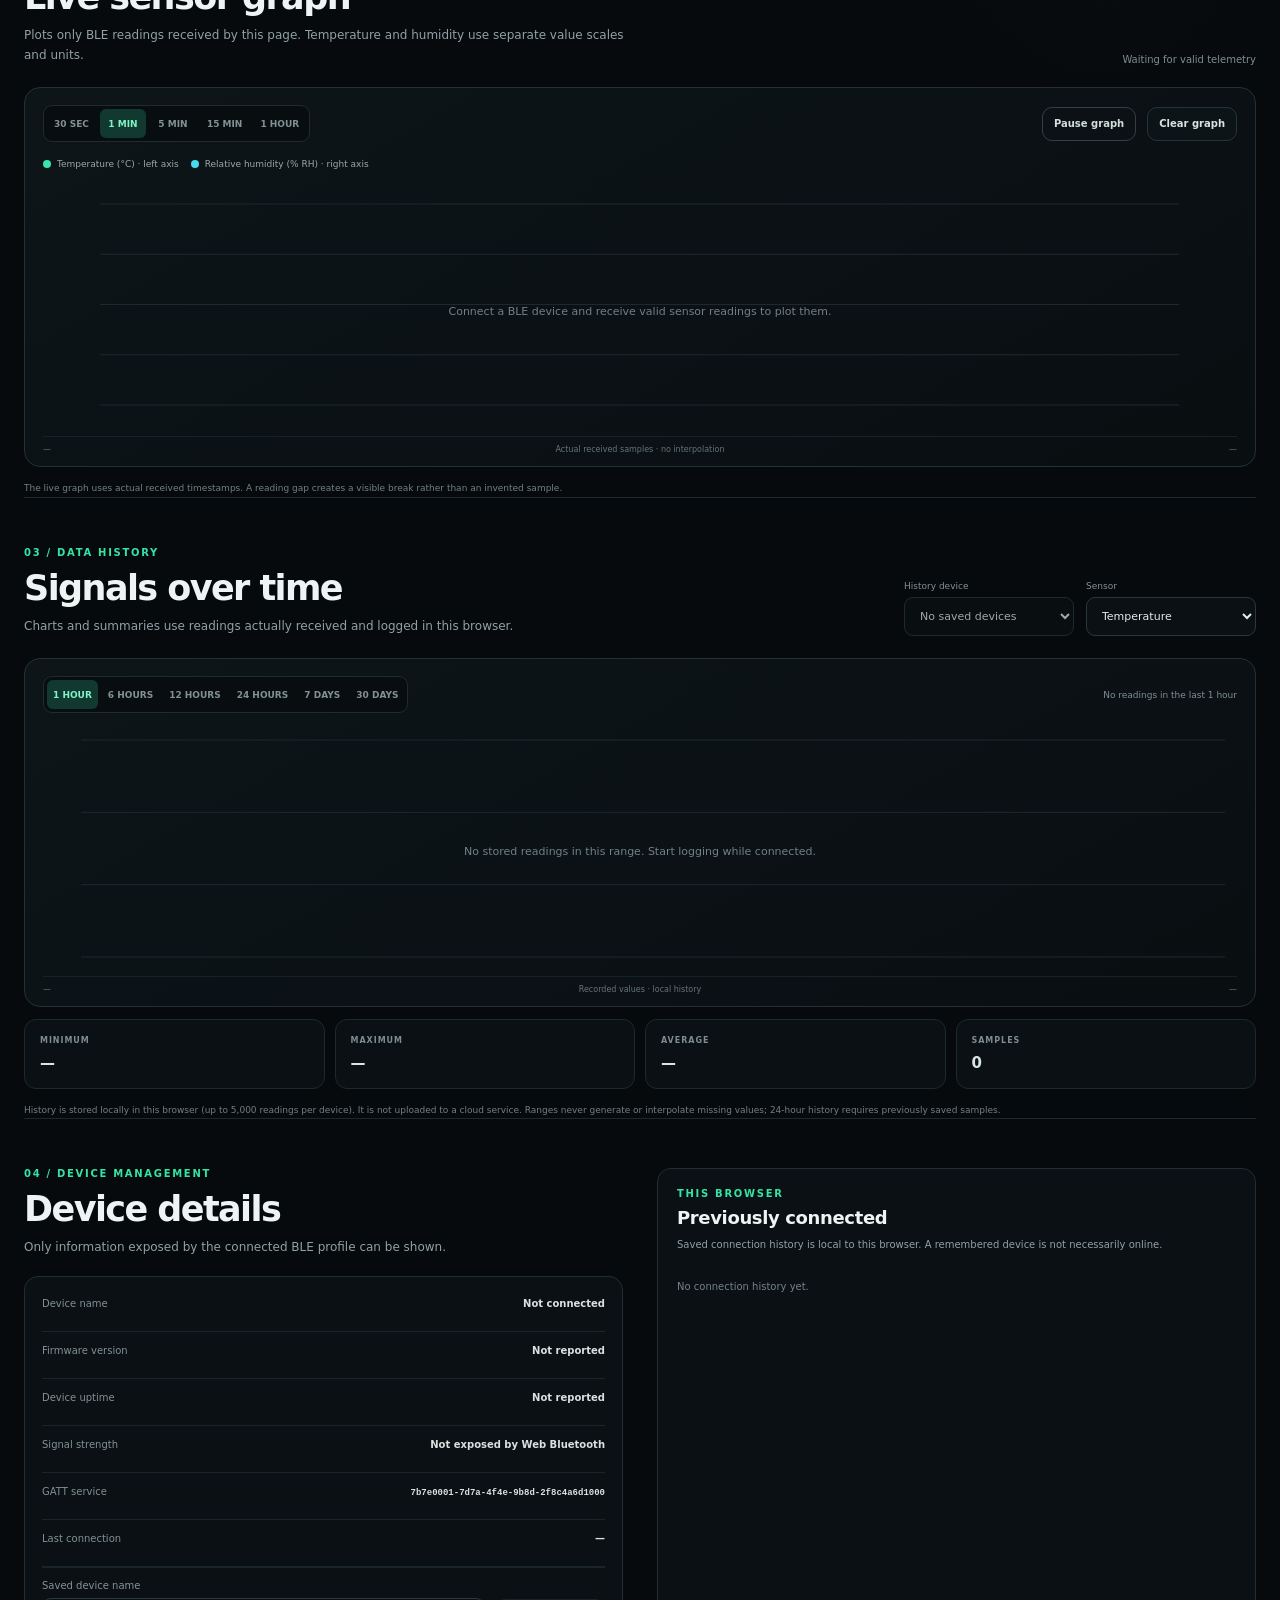
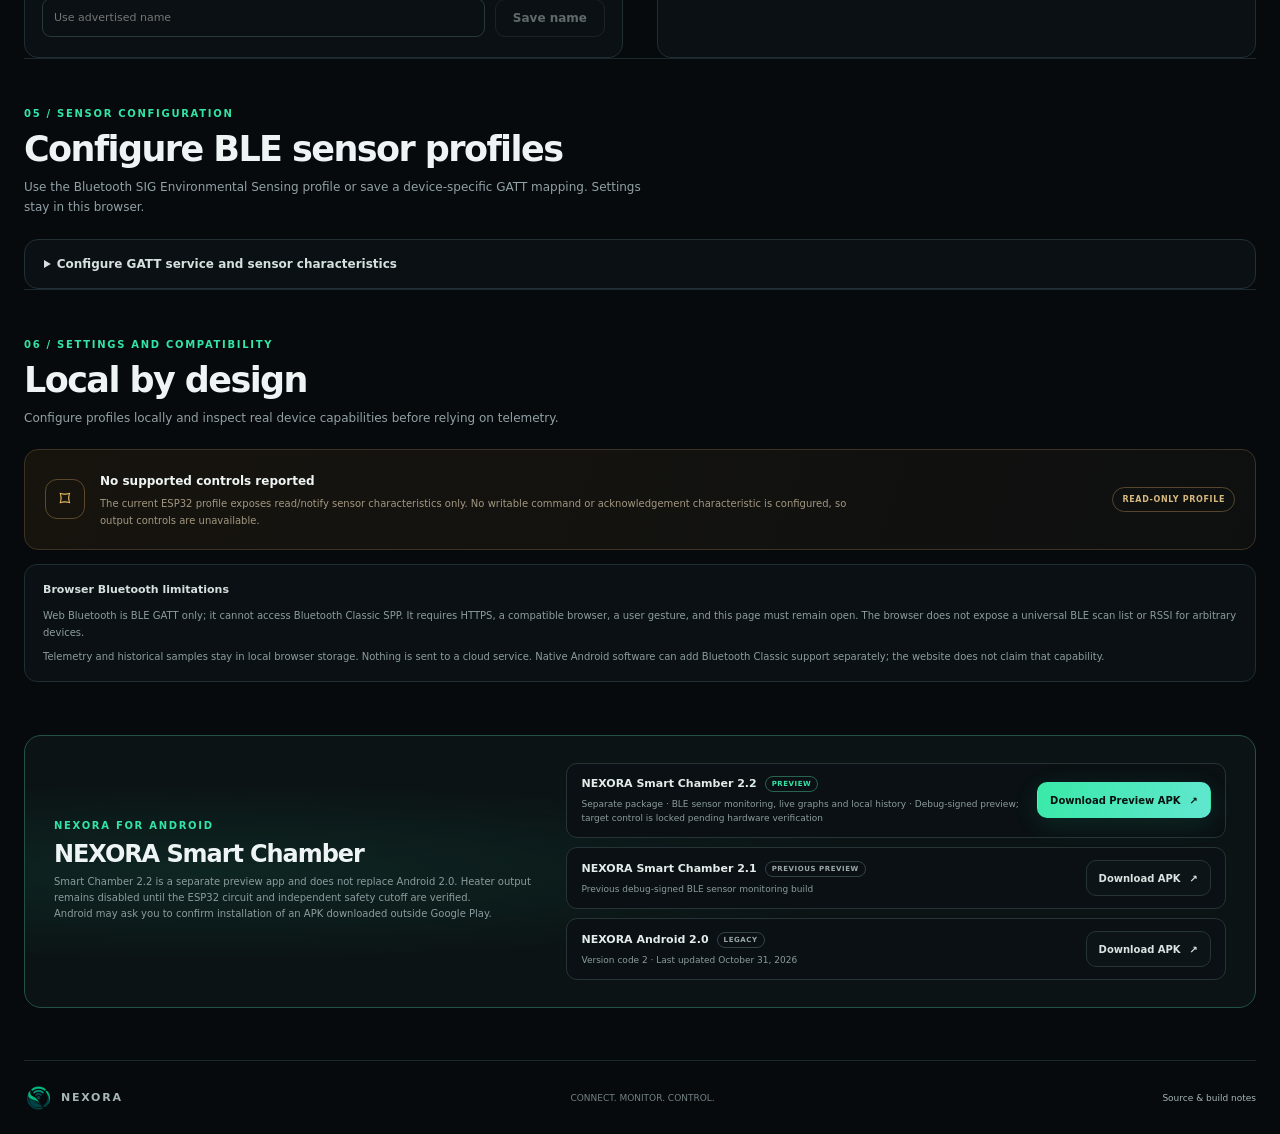
==== commit 51499b98: "Publish Smart Chamber 2.2 preview APK Co-authored-by: Copilot <223556219+Copilot@users.noreply.githu" ====
--- a/website/index.html
+++ b/website/index.html
@@ -44,12 +44,12 @@
       <div class="hero-copy">
         <div class="eyebrow"><span class="eyebrow-line"></span> CONNECT. MONITOR. CONTROL.</div>
         <h1>One Platform.<br><span>Every IoT Project.</span></h1>
-        <p>Connect your ESP32 devices, monitor live sensor data and control your IoT projects through one intelligent platform.</p>
+        <p>Connect compatible ESP32 devices directly over Bluetooth, monitor real sensor readings, and review history stored on this device.</p>
         <div class="hero-actions">
           <a class="button button-primary" href="#dashboard"><span class="button-pulse"></span>CONNECT DEVICE</a>
           <a class="button button-quiet" href="#platform">EXPLORE PLATFORM <span aria-hidden="true">↓</span></a>
         </div>
-        <div class="hero-proof"><span class="proof-dot"></span> Direct Bluetooth · No cloud required</div>
+        <div class="hero-proof"><span class="proof-dot"></span> Direct Web Bluetooth · Local history · No Wi-Fi backend</div>
       </div>
       <div class="signal-visual" id="platform" aria-label="Illustration of an ESP32 sending sensor data to a dashboard">
         <div class="visual-caption">DEVICE SIGNAL PATH <span>ILLUSTRATION · NOT LIVE DATA</span></div>
@@ -84,7 +84,7 @@
 
     <section class="section-wrap" id="dashboard">
       <div class="section-heading">
-        <div><div class="eyebrow">01 / DEVICE CONNECTION</div><h2>Live workspace</h2><p class="section-copy">A direct, local Bluetooth connection. Readings are shown only after the device sends them.</p></div>
+        <div><div class="eyebrow">01 / DEVICE CONNECTION</div><h2>Live workspace</h2><p class="section-copy">This static website connects directly to the ESP32 using Web Bluetooth. There is no Wi-Fi, MQTT, or cloud API backend configured; keep this HTTPS page open in a supported Chrome or Edge browser.</p></div>
         <div class="connection-badge"><span class="status-dot" id="status-dot"></span><span id="status" role="status" aria-live="polite">Ready to connect</span></div>
       </div>
       <div class="connect-panel">
@@ -129,11 +129,11 @@
       <div class="analytics-panel live-analytics">
         <div class="chart-toolbar">
           <div class="range-switch" id="live-range-switch" role="group" aria-label="Live graph time range">
+            <button class="live-range-button" data-range="30000" type="button">30 SEC</button>
             <button class="live-range-button is-active" data-range="60000" type="button">1 MIN</button>
             <button class="live-range-button" data-range="300000" type="button">5 MIN</button>
-            <button class="live-range-button" data-range="1800000" type="button">30 MIN</button>
+            <button class="live-range-button" data-range="900000" type="button">15 MIN</button>
             <button class="live-range-button" data-range="3600000" type="button">1 HOUR</button>
-            <button class="live-range-button" data-range="86400000" type="button">24 HOURS</button>
           </div>
           <div class="button-row chart-actions">
             <button class="button button-outline" id="pause-graph-button" type="button">Pause graph</button>
@@ -156,7 +156,7 @@
         </div>
       </div>
       <div class="analytics-panel">
-        <div class="chart-toolbar"><div class="range-switch" role="group" aria-label="History range"><button class="range-button" data-range="60000" type="button">1 MIN</button><button class="range-button" data-range="300000" type="button">5 MIN</button><button class="range-button" data-range="1800000" type="button">30 MIN</button><button class="range-button is-active" data-range="3600000" type="button">1 HOUR</button><button class="range-button" data-range="86400000" type="button">24 HOURS</button></div><span class="chart-range-label" id="chart-range-label">No readings in this range</span></div>
+        <div class="chart-toolbar"><div class="range-switch" role="group" aria-label="History range"><button class="range-button is-active" data-range="3600000" type="button">1 HOUR</button><button class="range-button" data-range="21600000" type="button">6 HOURS</button><button class="range-button" data-range="43200000" type="button">12 HOURS</button><button class="range-button" data-range="86400000" type="button">24 HOURS</button><button class="range-button" data-range="604800000" type="button">7 DAYS</button><button class="range-button" data-range="2592000000" type="button">30 DAYS</button></div><span class="chart-range-label" id="chart-range-label">No readings in this range</span></div>
         <div class="chart-wrap"><canvas id="chart" role="img" aria-label="Historical sensor readings chart"></canvas><div class="chart-empty" id="chart-empty">Real readings will appear here after logging starts.</div></div>
         <div class="chart-axis"><span id="chart-start">—</span><span>Recorded values · local history</span><span id="chart-end">—</span></div>
       </div>
@@ -222,16 +222,23 @@
       <div class="app-banner-heading">
         <div class="eyebrow">NEXORA FOR ANDROID</div>
         <h2 id="android-downloads-title">NEXORA Smart Chamber</h2>
-        <p>Smart Chamber 2.1 is a separate preview app and does not replace Android 2.0. Its heater controls remain disabled until the ESP32 output circuit and independent safety cutoff are verified.</p>
+        <p>Smart Chamber 2.2 is a separate preview app and does not replace Android 2.0. Heater output remains disabled until the ESP32 circuit and independent safety cutoff are verified.</p>
         <p>Android may ask you to confirm installation of an APK downloaded outside Google Play.</p>
       </div>
       <div class="apk-version-list" aria-label="Available Android app versions">
         <article class="apk-version">
           <div class="apk-version-info">
-            <div class="apk-version-title"><strong>NEXORA Smart Chamber 2.1</strong><span class="apk-version-badge">PREVIEW</span></div>
-            <p>Separate package · SHT4x BLE monitoring and local history · Debug-signed test build; not a production release</p>
-          </div>
-          <a class="button button-primary" href="./downloads/nexora-smart-chamber-v2.1.apk" download="NEXORA-Smart-Chamber-v2.1.apk" aria-label="Download NEXORA Smart Chamber 2.1 preview APK">Download Preview APK <span aria-hidden="true">↗</span></a>
+            <div class="apk-version-title"><strong>NEXORA Smart Chamber 2.2</strong><span class="apk-version-badge">PREVIEW</span></div>
+            <p>Separate package · BLE sensor monitoring, live graphs and local history · Debug-signed preview; target control is locked pending hardware verification</p>
+          </div>
+          <a class="button button-primary" href="./downloads/nexora-smart-chamber-v2.2.apk" download="NEXORA-Smart-Chamber-v2.2.apk" aria-label="Download NEXORA Smart Chamber 2.2 preview APK">Download Preview APK <span aria-hidden="true">↗</span></a>
+        </article>
+        <article class="apk-version">
+          <div class="apk-version-info">
+            <div class="apk-version-title"><strong>NEXORA Smart Chamber 2.1</strong><span class="apk-version-badge apk-version-badge-older">PREVIOUS PREVIEW</span></div>
+            <p>Previous debug-signed BLE sensor monitoring build</p>
+          </div>
+          <a class="button button-quiet" href="./downloads/nexora-smart-chamber-v2.1.apk" download="NEXORA-Smart-Chamber-v2.1.apk" aria-label="Download NEXORA Smart Chamber 2.1 preview APK">Download APK <span aria-hidden="true">↗</span></a>
         </article>
         <article class="apk-version">
           <div class="apk-version-info">
--- a/website/styles.css
+++ b/website/styles.css
@@ -140,7 +140,7 @@
 select, input { min-height: 39px; border: 1px solid #29383c; border-radius: 9px; padding: 0 11px; background: #0a1013; color: #e2ecea; font-size: 11px; }
 .analytics-panel { margin-top: 22px; padding: 17px 18px 12px; border: 1px solid #233136; border-radius: 16px; background: linear-gradient(150deg, #0d1518, #090e11); }
 .chart-toolbar { display: flex; align-items: center; justify-content: space-between; gap: 12px; }
-.range-switch { display: inline-flex; gap: 4px; padding: 3px; border: 1px solid #1e2b30; border-radius: 9px; background: #080d10; }
+.range-switch { display: inline-flex; flex-wrap: wrap; gap: 4px; padding: 3px; border: 1px solid #1e2b30; border-radius: 9px; background: #080d10; }
 .range-button { min-width: 42px; min-height: 29px; border: 0; border-radius: 6px; background: transparent; color: #829195; cursor: pointer; font-size: 9px; font-weight: 720; }
 .range-button.is-active { background: #12392f; color: #80f3c8; }
 .live-range-button { min-width: 46px; min-height: 29px; padding: 0 7px; border: 0; border-radius: 6px; background: transparent; color: #829195; cursor: pointer; font-size: 9px; font-weight: 720; white-space: nowrap; }
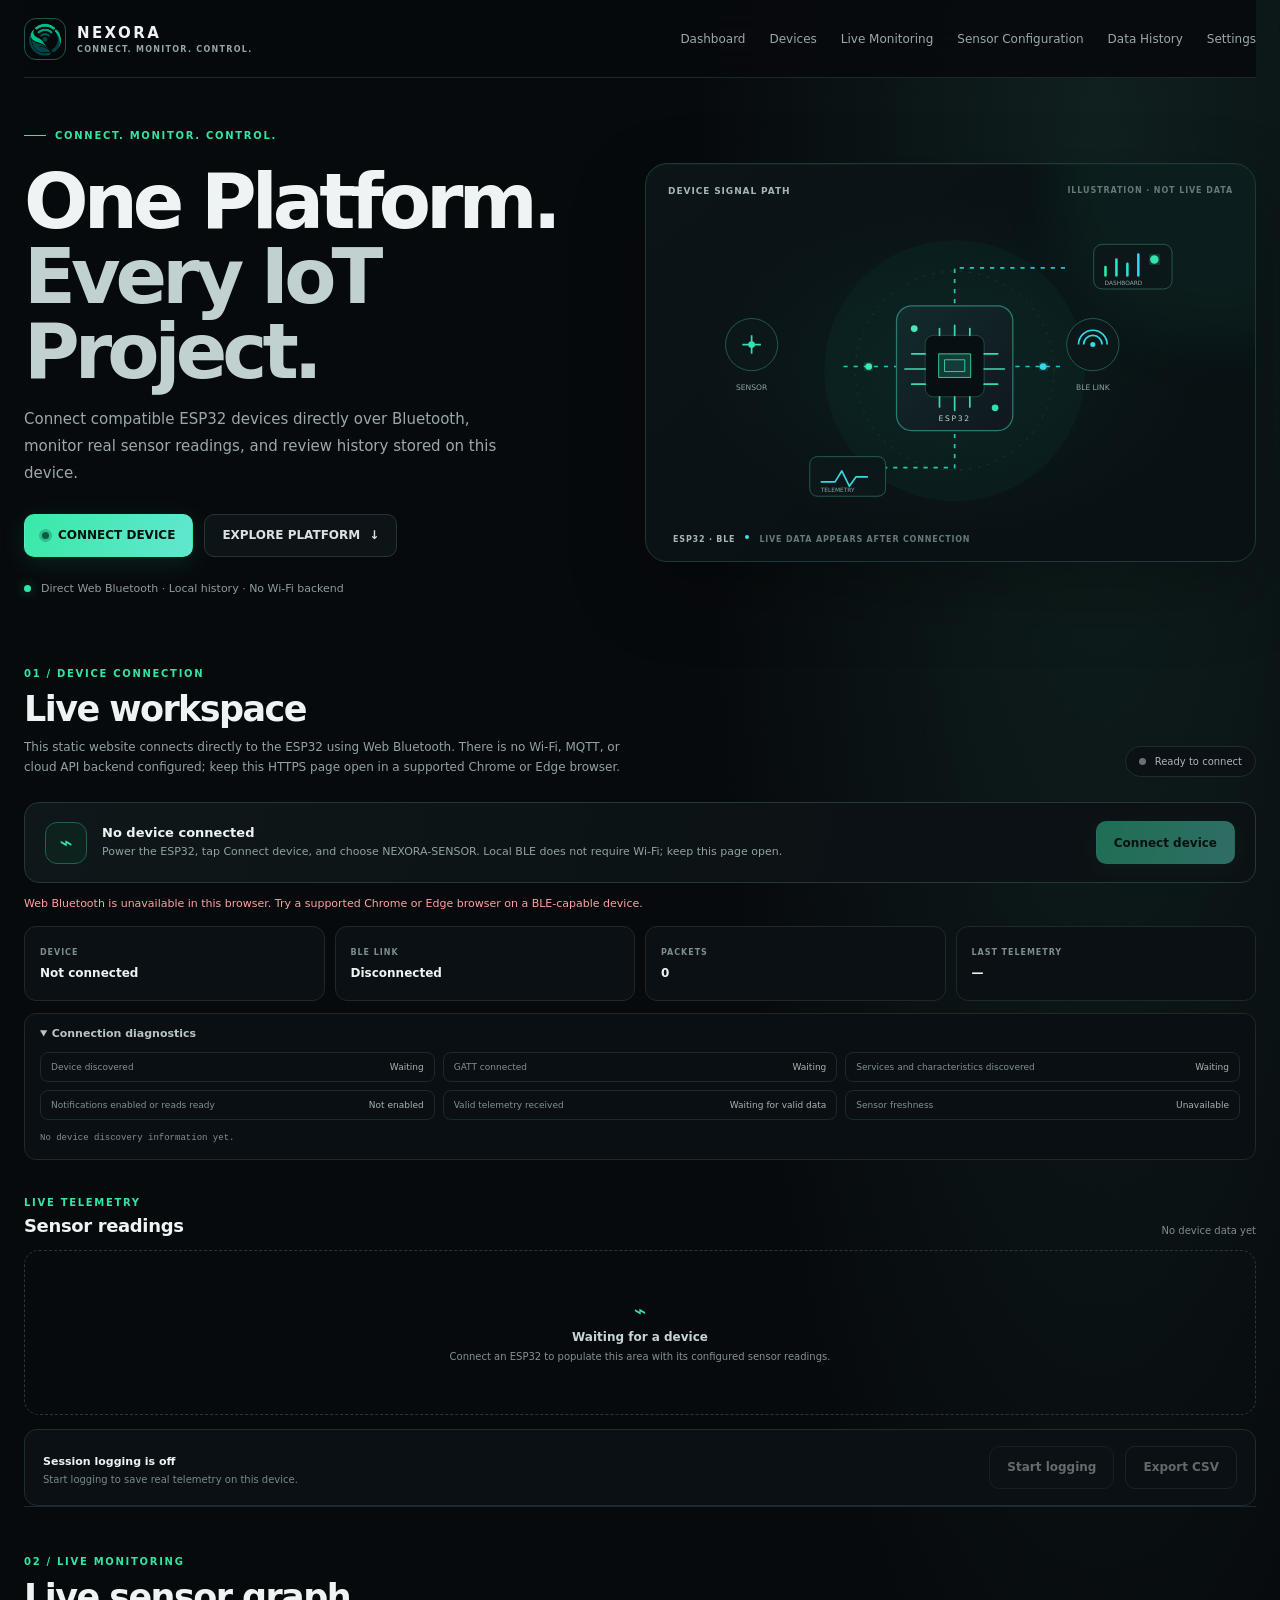
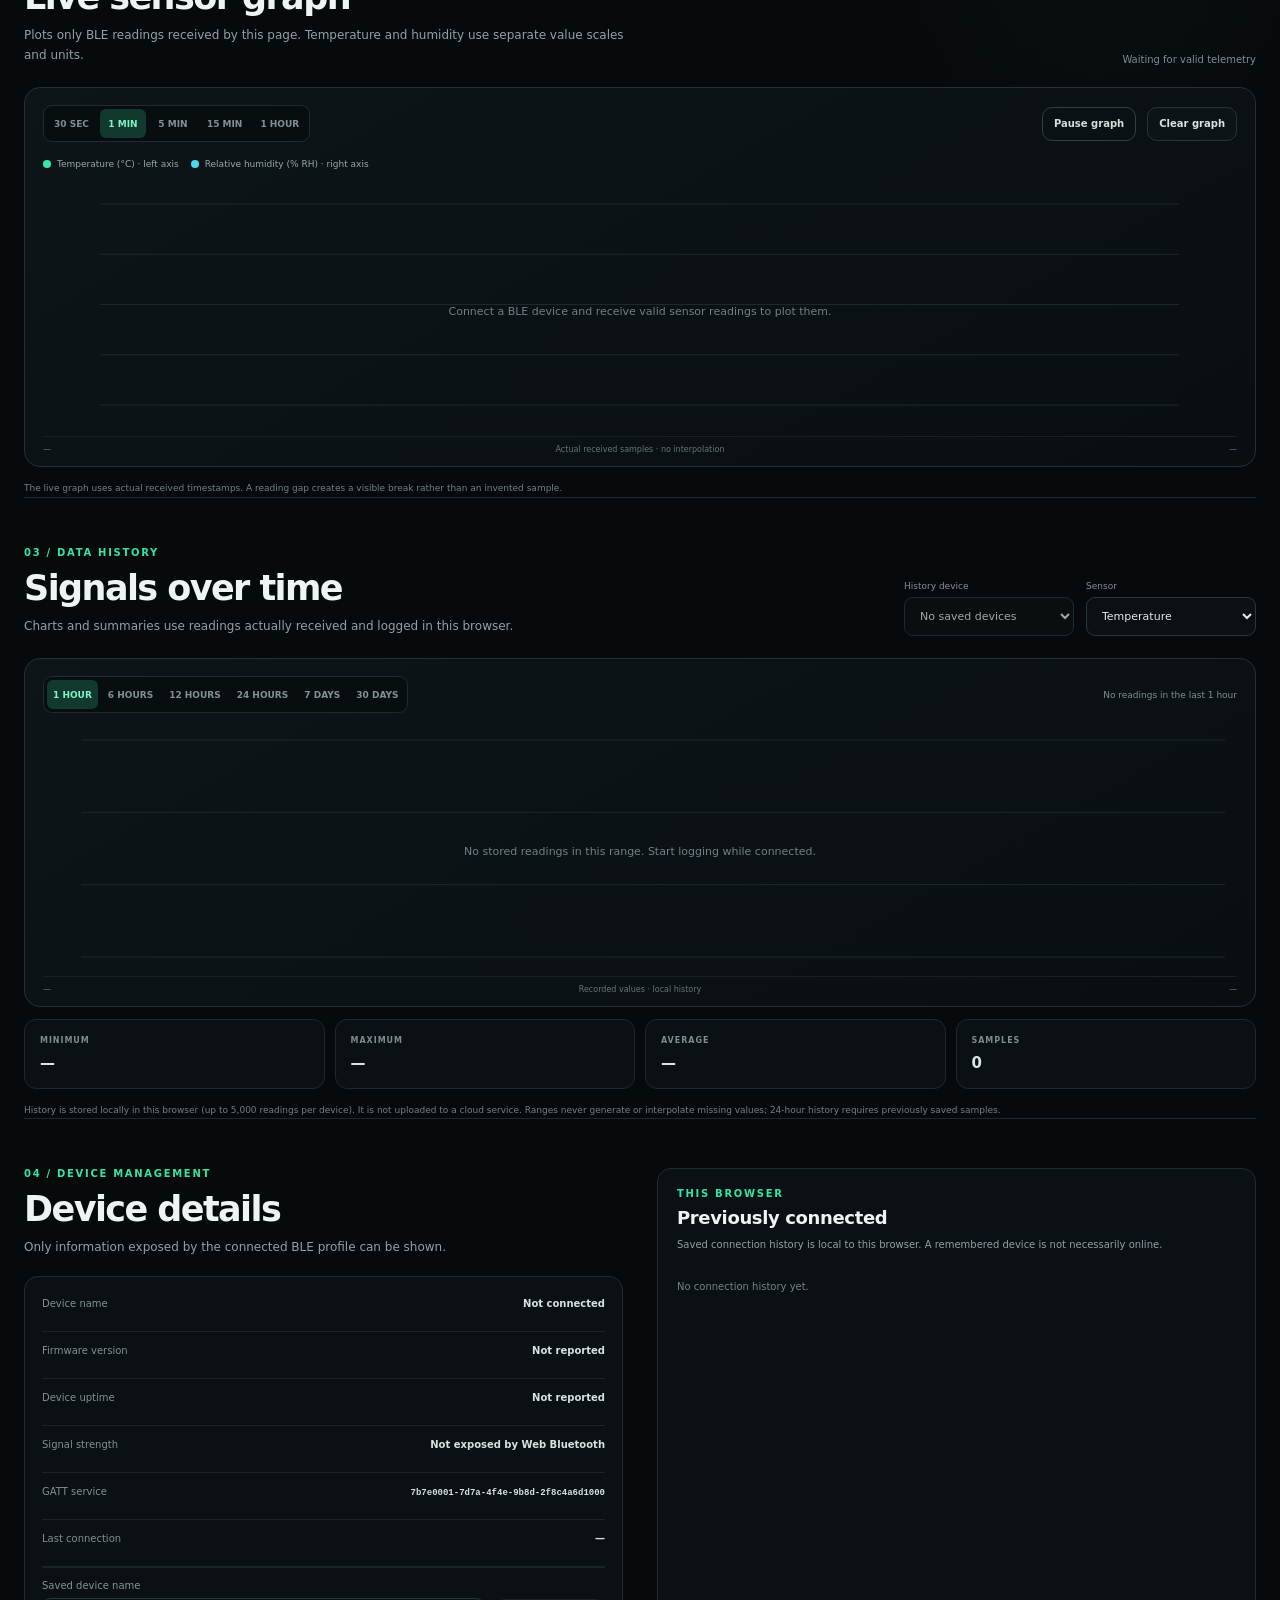
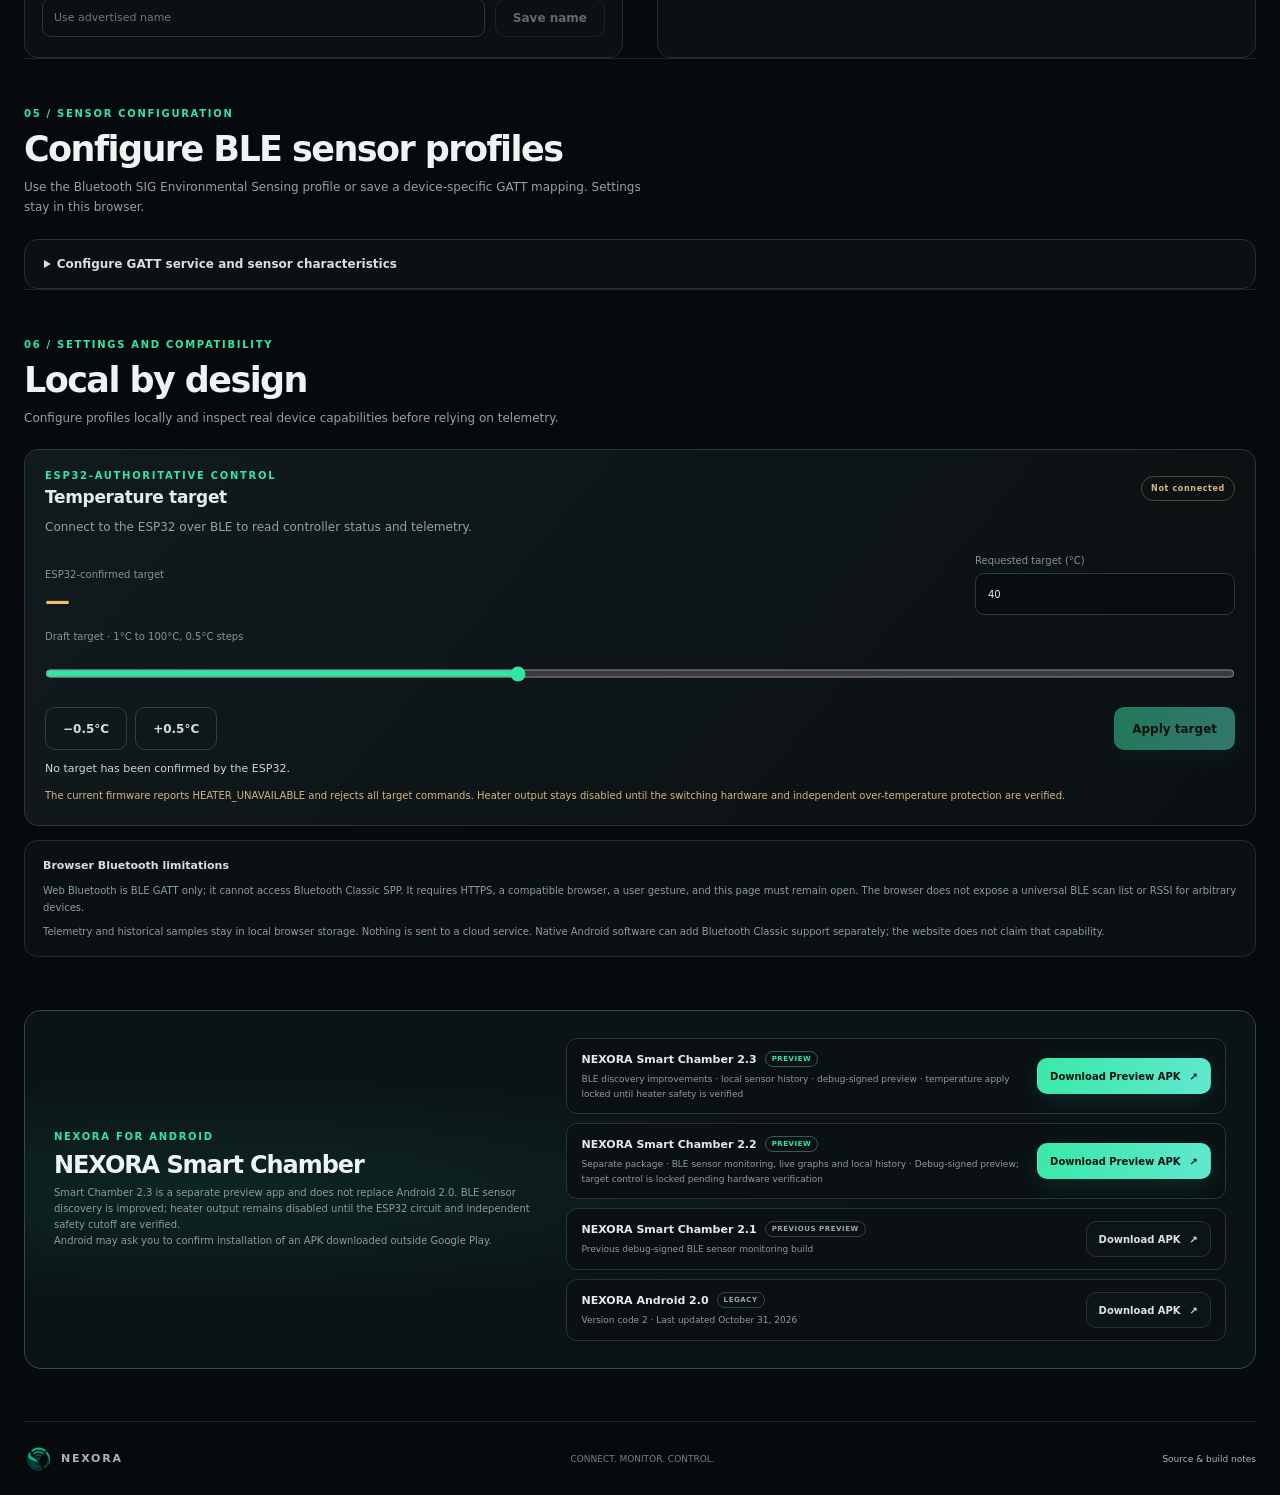
==== commit fdc27035: "Publish Smart Chamber 2.3 BLE connectivity preview Add ESP32 service-filtered Android discovery and " ====
--- a/website/index.html
+++ b/website/index.html
@@ -204,7 +204,7 @@
           </div>
           <div class="profile-presets"><button class="button button-outline" id="sig-profile-button" type="button">Use Bluetooth SIG Environmental Sensing</button><button class="button button-outline" id="legacy-profile-button" type="button">Use existing ESP32 profile</button></div>
           <label class="field-label" for="service-uuid">GATT service UUID<input id="service-uuid" name="serviceUuid" autocomplete="off" spellcheck="false" required></label>
-          <div class="profile-hint">Enter a 16-bit SIG UUID (such as 181A), a Bluetooth SIG alias (environmental_sensing), or a full 128-bit UUID. Configure a format and read/notify mode per characteristic.</div>
+          <div class="profile-hint">Enter a 16-bit SIG UUID (such as 181A), a Bluetooth SIG alias (environmental_sensing), or a full 128-bit UUID. Configure a format and read/notify mode per characteristic. Smart Chamber commands use the versioned control service; Apply stays locked unless the ESP32 reports HEATER_READY.</div>
           <div id="profile-sensors" class="profile-sensors"></div>
           <div class="profile-actions"><button class="button button-outline" id="add-sensor-button" type="button">Add sensor</button><button class="button button-primary" type="submit">Save profile</button><button class="button button-quiet" id="reset-profile-button" type="button">Restore default</button></div>
           <p class="fine-print">Available services and characteristics are enumerated only after the device grants GATT access. Sensor hardware must be read by device firmware and transmitted over BLE. NEXORA does not infer a sensor model or send control commands.</p>
@@ -214,7 +214,26 @@
 
     <section class="section-wrap section-divider" id="settings">
       <div class="section-heading"><div><div class="eyebrow">06 / SETTINGS AND COMPATIBILITY</div><h2>Local by design</h2><p class="section-copy">Configure profiles locally and inspect real device capabilities before relying on telemetry.</p></div></div>
-      <div class="control-state"><span class="control-lock" aria-hidden="true">⌑</span><div><strong id="controls-title">No supported controls reported</strong><p id="controls-description">The current ESP32 profile exposes read/notify sensor characteristics only. No writable command or acknowledgement characteristic is configured, so output controls are unavailable.</p></div><span class="control-tag">READ-ONLY PROFILE</span></div>
+      <div class="control-panel">
+        <div class="control-panel-heading">
+          <div><div class="eyebrow">ESP32-AUTHORITATIVE CONTROL</div><h3>Temperature target</h3></div>
+          <span class="control-tag" id="controller-state">Not connected</span>
+        </div>
+        <p class="section-copy" id="controller-description">Connect to the ESP32 to read its controller status. Target changes are only confirmed after an ESP32 acknowledgement.</p>
+        <div class="control-target-row">
+          <div class="target-confirmation"><span>ESP32-confirmed target</span><strong id="confirmed-target">—</strong></div>
+          <label class="field-label" for="target-entry">Requested target (°C)<input id="target-entry" type="number" min="1" max="100" step="0.5" value="40" inputmode="decimal"></label>
+        </div>
+        <label class="target-slider-label" for="target-slider">Draft target · 1°C to 100°C, 0.5°C steps</label>
+        <input id="target-slider" class="target-slider" type="range" min="1" max="100" step="0.5" value="40">
+        <div class="target-actions">
+          <button class="button button-outline" id="target-minus" type="button" aria-label="Decrease target by 0.5 degrees">−0.5°C</button>
+          <button class="button button-outline" id="target-plus" type="button" aria-label="Increase target by 0.5 degrees">+0.5°C</button>
+          <button class="button button-primary" id="apply-target" type="button" disabled>Apply target</button>
+        </div>
+        <p class="target-feedback" id="target-feedback" role="status" aria-live="polite">No target has been confirmed by the ESP32.</p>
+        <p class="safety-note">The current firmware reports HEATER_UNAVAILABLE and rejects all target commands. Heater output stays disabled until the switching hardware and independent over-temperature protection are verified.</p>
+      </div>
       <div class="browser-limitations"><strong>Browser Bluetooth limitations</strong><p>Web Bluetooth is BLE GATT only; it cannot access Bluetooth Classic SPP. It requires HTTPS, a compatible browser, a user gesture, and this page must remain open. The browser does not expose a universal BLE scan list or RSSI for arbitrary devices.</p><p>Telemetry and historical samples stay in local browser storage. Nothing is sent to a cloud service. Native Android software can add Bluetooth Classic support separately; the website does not claim that capability.</p></div>
     </section>
 
@@ -222,10 +241,17 @@
       <div class="app-banner-heading">
         <div class="eyebrow">NEXORA FOR ANDROID</div>
         <h2 id="android-downloads-title">NEXORA Smart Chamber</h2>
-        <p>Smart Chamber 2.2 is a separate preview app and does not replace Android 2.0. Heater output remains disabled until the ESP32 circuit and independent safety cutoff are verified.</p>
+        <p>Smart Chamber 2.3 is a separate preview app and does not replace Android 2.0. BLE sensor discovery is improved; heater output remains disabled until the ESP32 circuit and independent safety cutoff are verified.</p>
         <p>Android may ask you to confirm installation of an APK downloaded outside Google Play.</p>
       </div>
       <div class="apk-version-list" aria-label="Available Android app versions">
+        <article class="apk-version">
+          <div class="apk-version-info">
+            <div class="apk-version-title"><strong>NEXORA Smart Chamber 2.3</strong><span class="apk-version-badge">PREVIEW</span></div>
+            <p>BLE discovery improvements · local sensor history · debug-signed preview · temperature apply locked until heater safety is verified</p>
+          </div>
+          <a class="button button-primary" href="./downloads/nexora-smart-chamber-v2.3.apk" download="NEXORA-Smart-Chamber-v2.3.apk" aria-label="Download NEXORA Smart Chamber 2.3 preview APK">Download Preview APK <span aria-hidden="true">↗</span></a>
+        </article>
         <article class="apk-version">
           <div class="apk-version-info">
             <div class="apk-version-title"><strong>NEXORA Smart Chamber 2.2</strong><span class="apk-version-badge">PREVIEW</span></div>
--- a/website/styles.css
+++ b/website/styles.css
@@ -199,6 +199,21 @@
 .remove-sensor { min-height: 36px; border: 1px solid #3b2a2d; border-radius: 8px; padding: 0 9px; background: #1b1013; color: #ff9a9d; cursor: pointer; font-size: 9px; }
 .profile-actions { display: flex; flex-wrap: wrap; gap: 8px; margin-top: 14px; }
 
+.control-panel { margin-top: 21px; padding: 20px; border: 1px solid #26363a; border-radius: 14px; background: linear-gradient(130deg, #111a1d, #0b1012); }
+.control-panel-heading { display: flex; align-items: center; justify-content: space-between; gap: 12px; }
+.control-panel-heading h3 { margin: 6px 0 0; color: #e4ecea; font-size: 17px; }
+.control-panel .section-copy { margin-top: 10px; }
+.control-target-row { display: grid; grid-template-columns: 1fr minmax(180px, 260px); align-items: end; gap: 16px; margin-top: 18px; }
+.target-confirmation span, .target-slider-label { display: block; color: #849497; font-size: 10px; }
+.target-confirmation strong { display: block; margin-top: 6px; color: #f0bf68; font-size: 25px; font-variant-numeric: tabular-nums; }
+.control-panel input[type="number"] { min-height: 42px; border: 1px solid #2b3a3f; border-radius: 9px; padding: 0 12px; background: #080e10; color: #e5eeec; font: inherit; }
+.target-slider-label { margin-top: 16px; }
+.target-slider { display: block; width: 100%; margin: 12px 0; accent-color: var(--green); }
+.target-actions { display: flex; flex-wrap: wrap; align-items: center; gap: 8px; margin-top: 14px; }
+.target-actions #apply-target { margin-left: auto; }
+.target-actions .button:disabled { cursor: not-allowed; opacity: .48; }
+.target-feedback { min-height: 18px; margin: 12px 0 0; color: #cbd9d7; font-size: 11px; }
+.safety-note { margin: 8px 0 0; color: #d3b67d; font-size: 10px; line-height: 1.65; }
 .control-state { display: flex; align-items: center; gap: 15px; margin-top: 21px; padding: 20px; border: 1px solid #3c3324; border-radius: 14px; background: linear-gradient(110deg, #17140e, #0e1010); }
 .control-lock { display: grid; flex: 0 0 40px; width: 40px; height: 40px; place-items: center; border: 1px solid #5b492d; border-radius: 12px; color: var(--amber); font-size: 21px; }
 .control-state > div { flex: 1; }
@@ -279,6 +294,8 @@
   .chart-actions { width: 100%; }
   .chart-actions .button { flex: 1; }
   .control-state { align-items: flex-start; flex-wrap: wrap; padding: 15px; }
+  .control-target-row { grid-template-columns: 1fr; }
+  .target-actions #apply-target { margin-left: 0; }
   .control-tag { margin-left: 54px; }
   .app-banner { grid-template-columns: 1fr; gap: 18px; margin-top: 38px; padding: 21px; }
   .apk-version { align-items: stretch; flex-direction: column; }
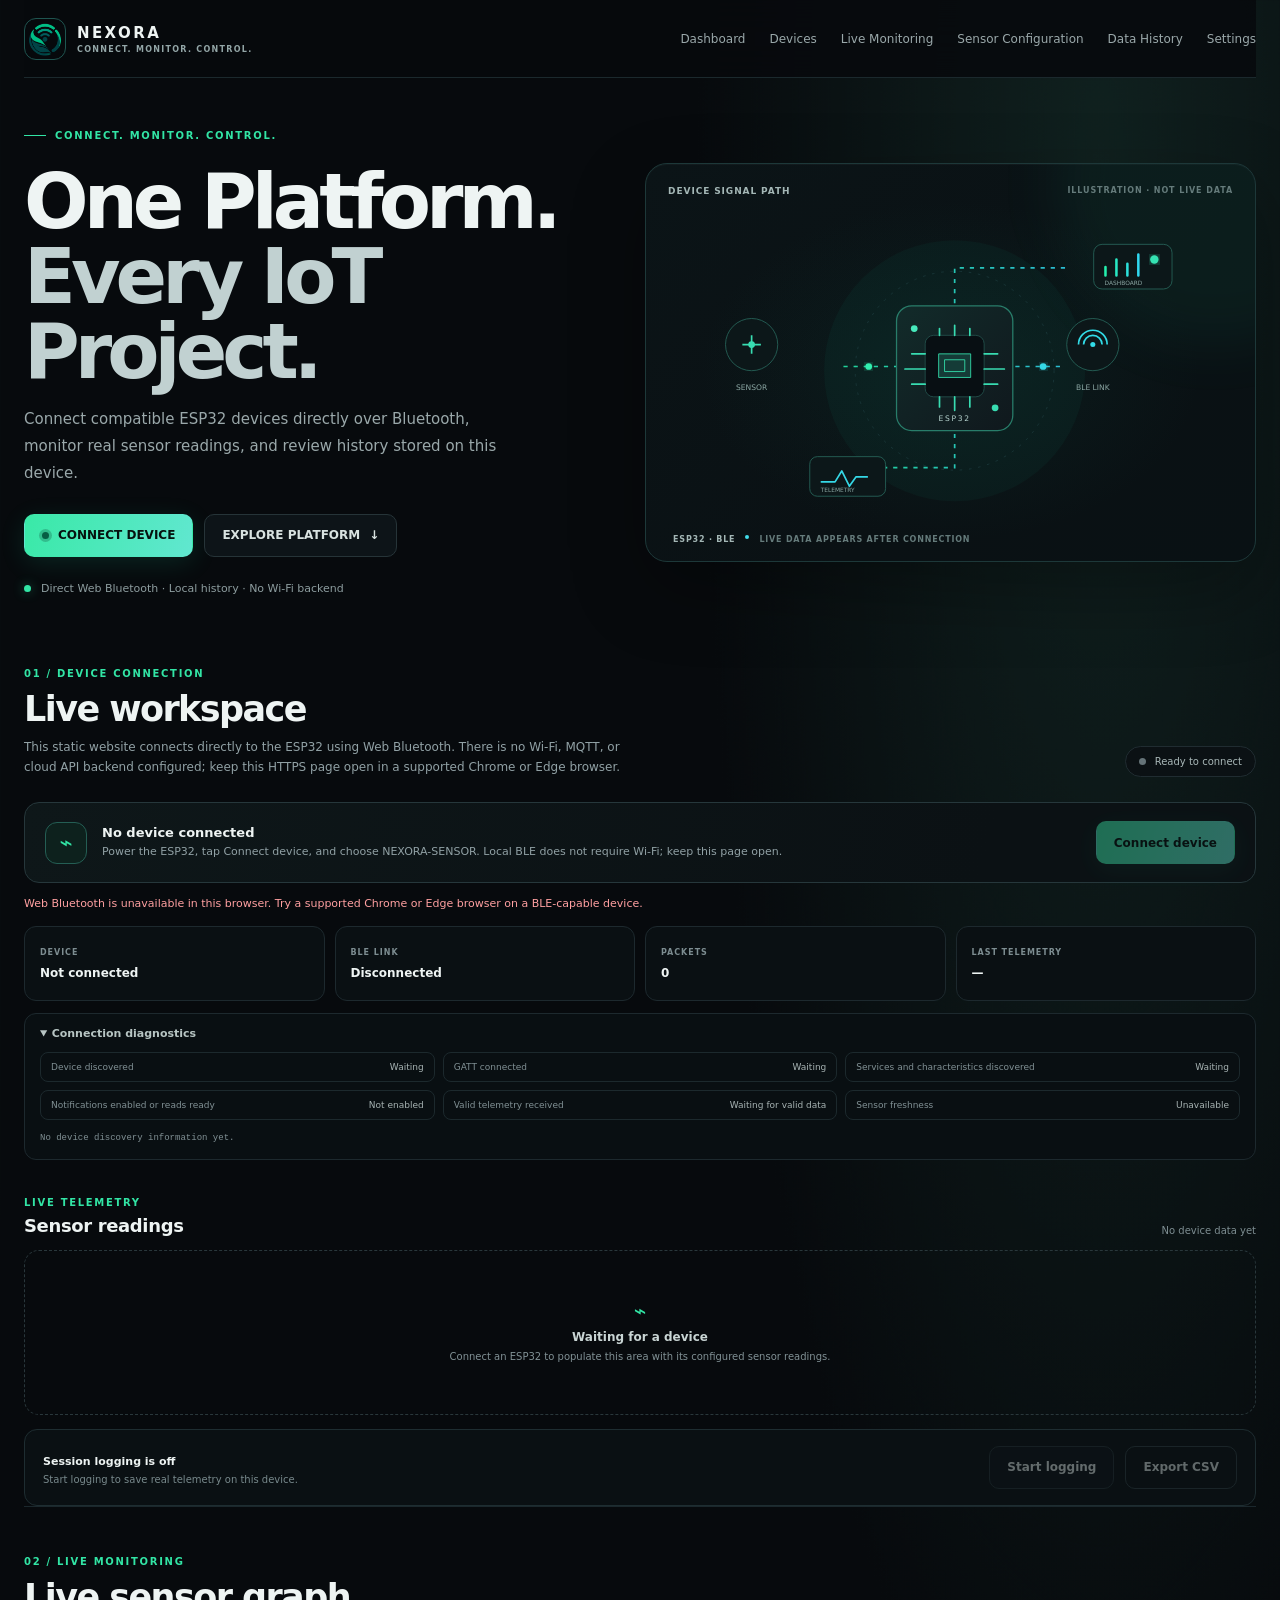
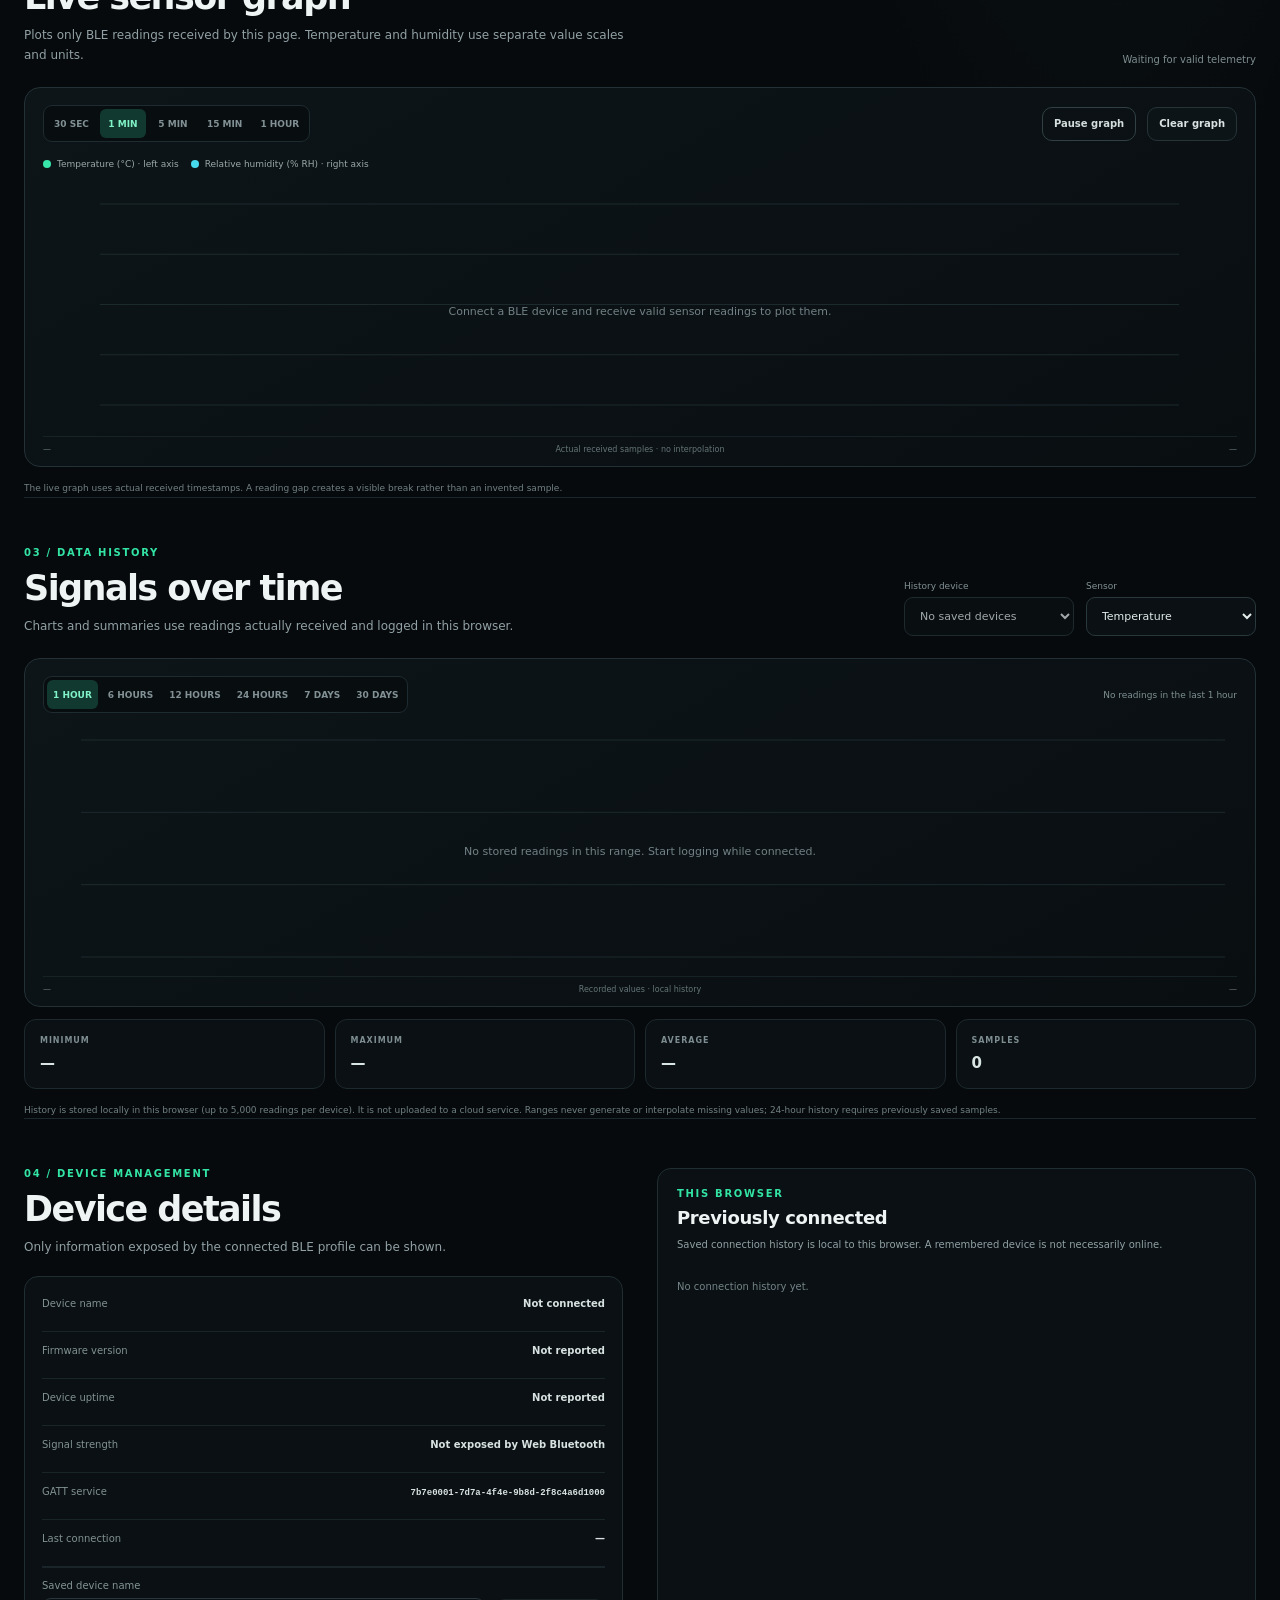
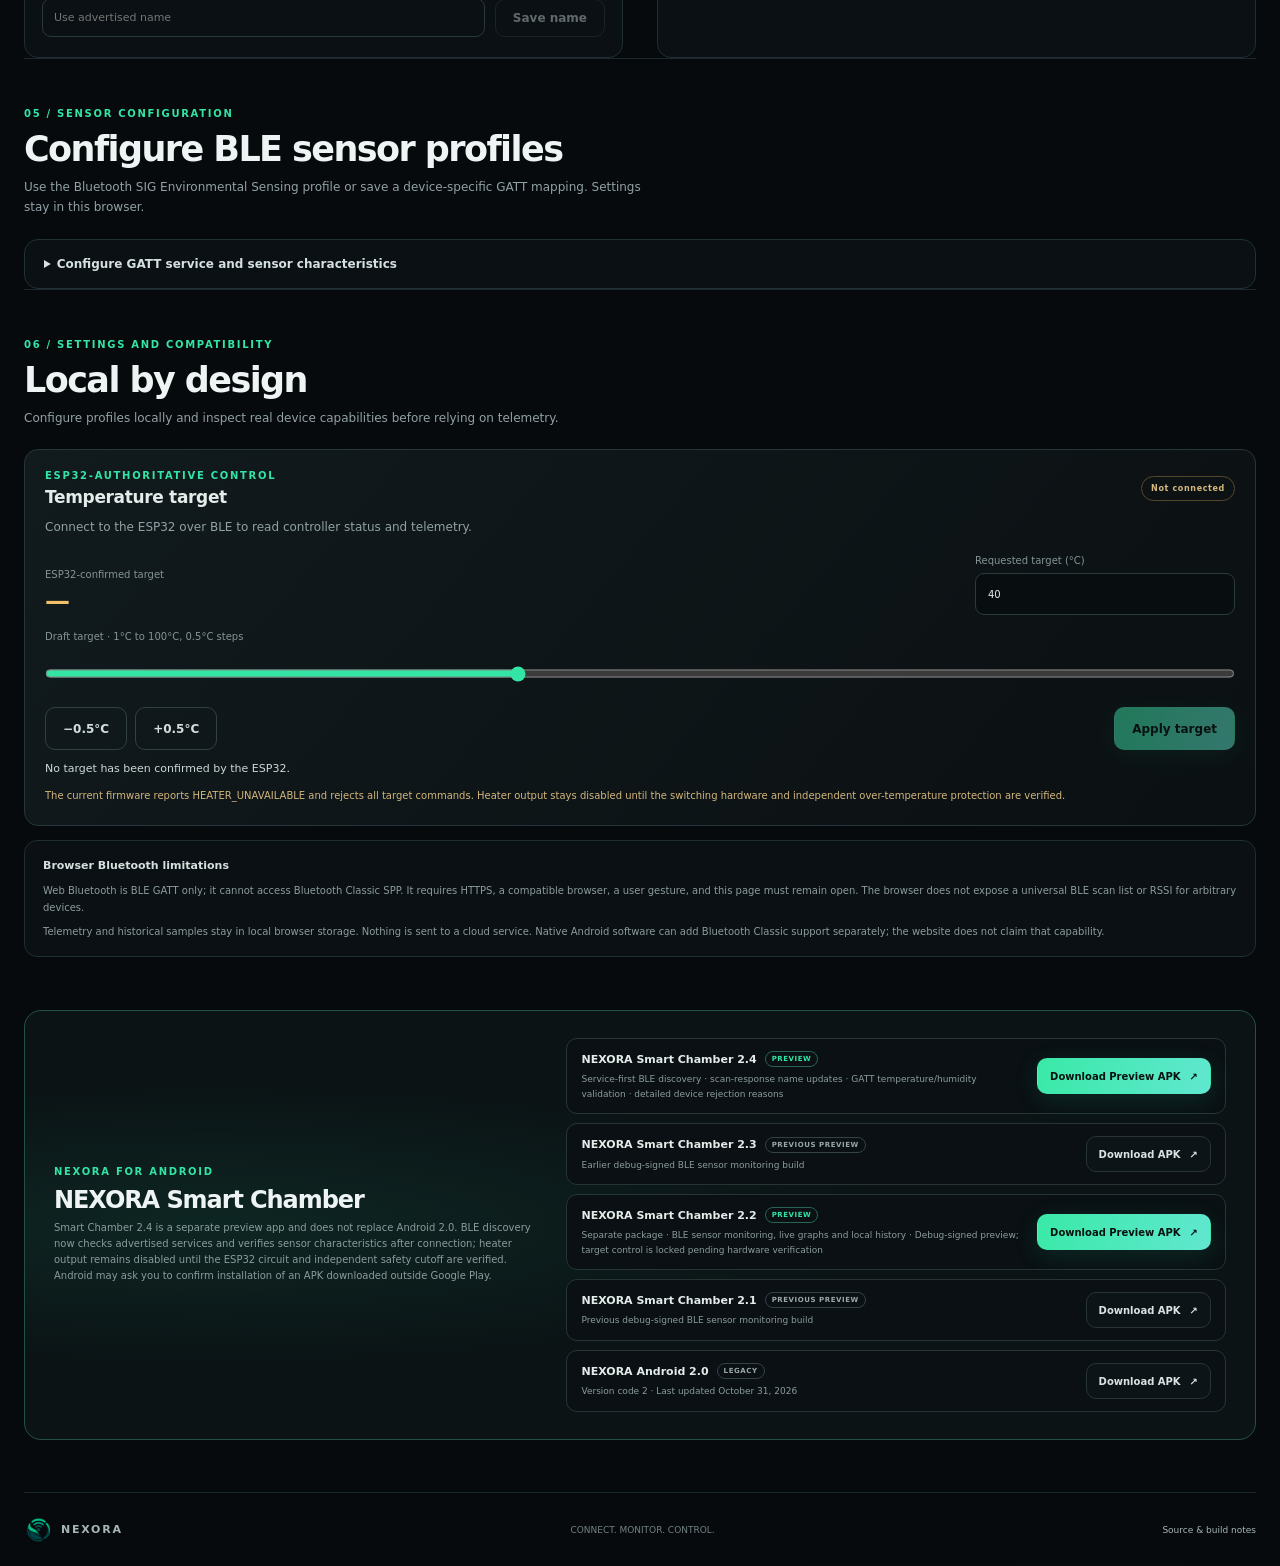
==== commit a92dc0f1: "Publish NEXORA Smart Chamber 2.4" ====
--- a/website/index.html
+++ b/website/index.html
@@ -241,16 +241,23 @@
       <div class="app-banner-heading">
         <div class="eyebrow">NEXORA FOR ANDROID</div>
         <h2 id="android-downloads-title">NEXORA Smart Chamber</h2>
-        <p>Smart Chamber 2.3 is a separate preview app and does not replace Android 2.0. BLE sensor discovery is improved; heater output remains disabled until the ESP32 circuit and independent safety cutoff are verified.</p>
+        <p>Smart Chamber 2.4 is a separate preview app and does not replace Android 2.0. BLE discovery now checks advertised services and verifies sensor characteristics after connection; heater output remains disabled until the ESP32 circuit and independent safety cutoff are verified.</p>
         <p>Android may ask you to confirm installation of an APK downloaded outside Google Play.</p>
       </div>
       <div class="apk-version-list" aria-label="Available Android app versions">
         <article class="apk-version">
           <div class="apk-version-info">
-            <div class="apk-version-title"><strong>NEXORA Smart Chamber 2.3</strong><span class="apk-version-badge">PREVIEW</span></div>
-            <p>BLE discovery improvements · local sensor history · debug-signed preview · temperature apply locked until heater safety is verified</p>
-          </div>
-          <a class="button button-primary" href="./downloads/nexora-smart-chamber-v2.3.apk" download="NEXORA-Smart-Chamber-v2.3.apk" aria-label="Download NEXORA Smart Chamber 2.3 preview APK">Download Preview APK <span aria-hidden="true">↗</span></a>
+            <div class="apk-version-title"><strong>NEXORA Smart Chamber 2.4</strong><span class="apk-version-badge">PREVIEW</span></div>
+            <p>Service-first BLE discovery · scan-response name updates · GATT temperature/humidity validation · detailed device rejection reasons</p>
+          </div>
+          <a class="button button-primary" href="./downloads/nexora-smart-chamber-v2.4.apk" download="NEXORA-Smart-Chamber-v2.4.apk" aria-label="Download NEXORA Smart Chamber 2.4 preview APK">Download Preview APK <span aria-hidden="true">↗</span></a>
+        </article>
+        <article class="apk-version">
+          <div class="apk-version-info">
+            <div class="apk-version-title"><strong>NEXORA Smart Chamber 2.3</strong><span class="apk-version-badge apk-version-badge-older">PREVIOUS PREVIEW</span></div>
+            <p>Earlier debug-signed BLE sensor monitoring build</p>
+          </div>
+          <a class="button button-quiet" href="./downloads/nexora-smart-chamber-v2.3.apk" download="NEXORA-Smart-Chamber-v2.3.apk" aria-label="Download NEXORA Smart Chamber 2.3 preview APK">Download APK <span aria-hidden="true">↗</span></a>
         </article>
         <article class="apk-version">
           <div class="apk-version-info">
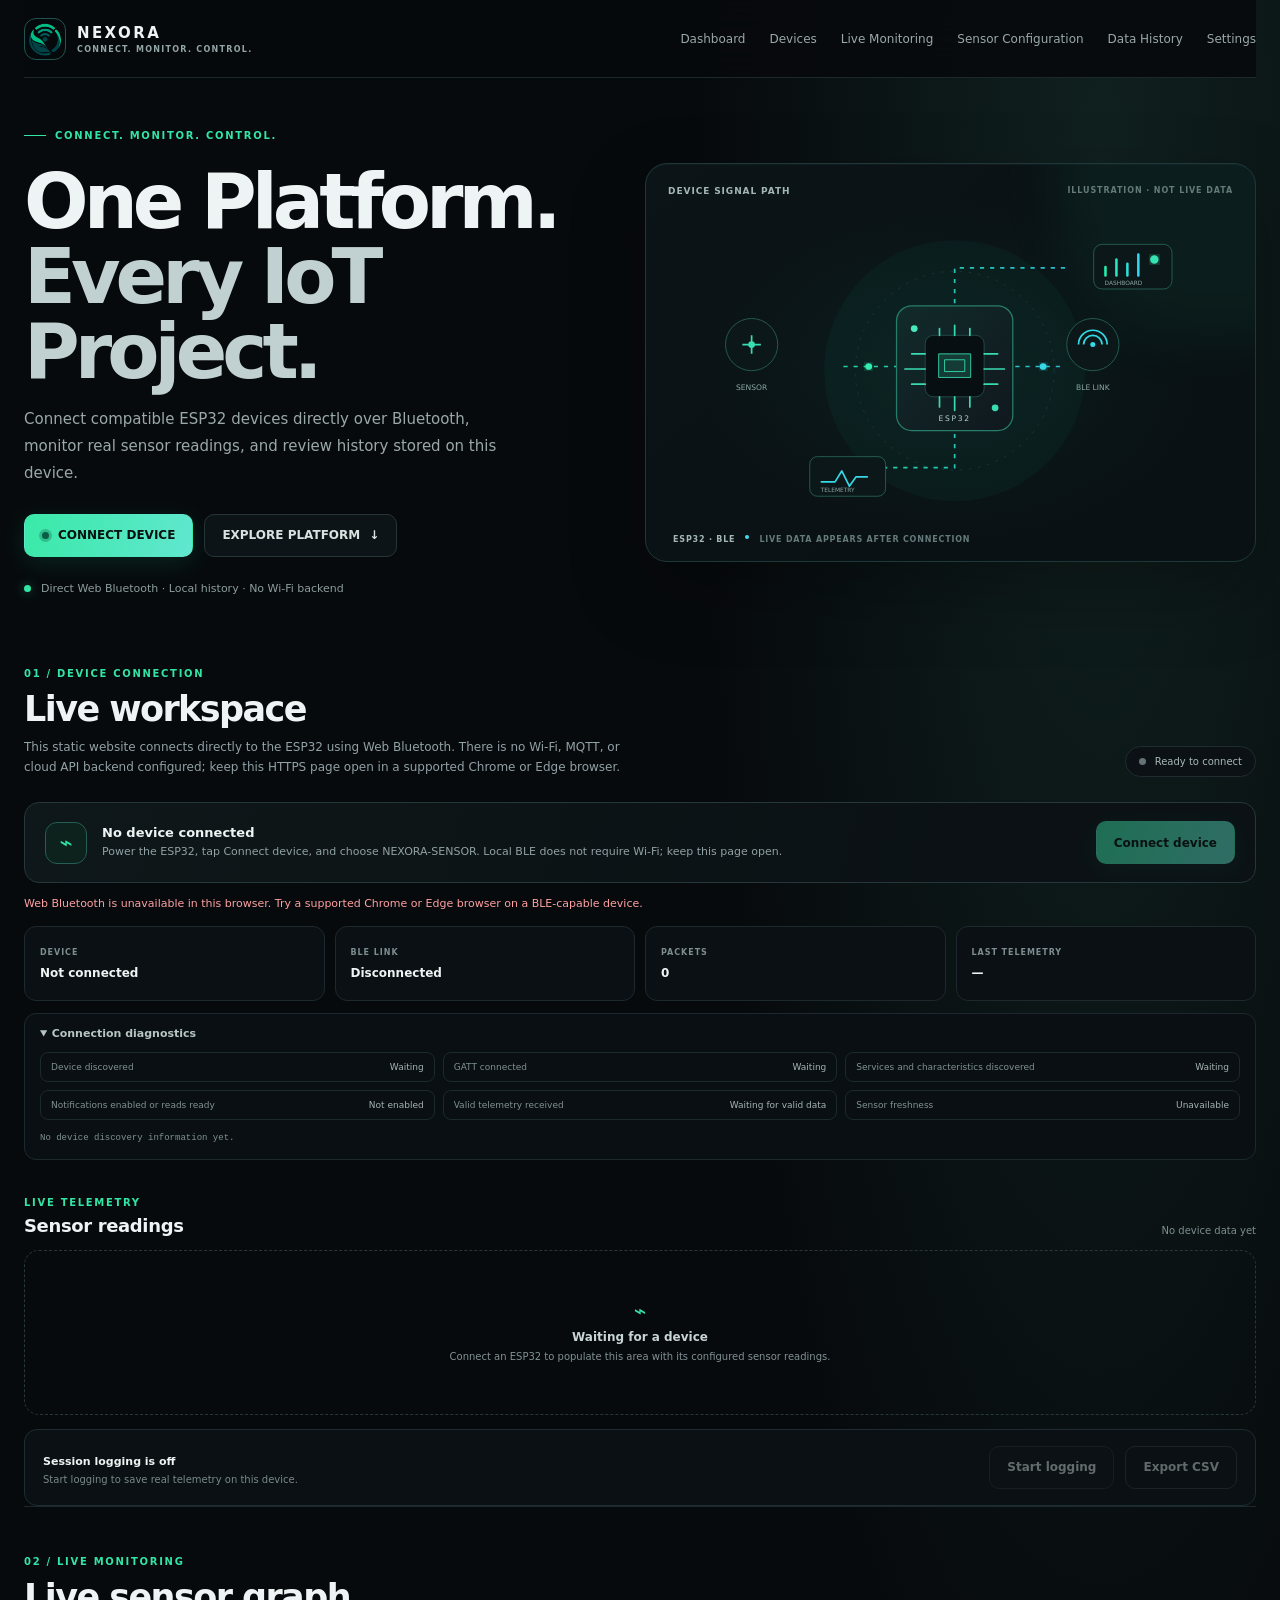
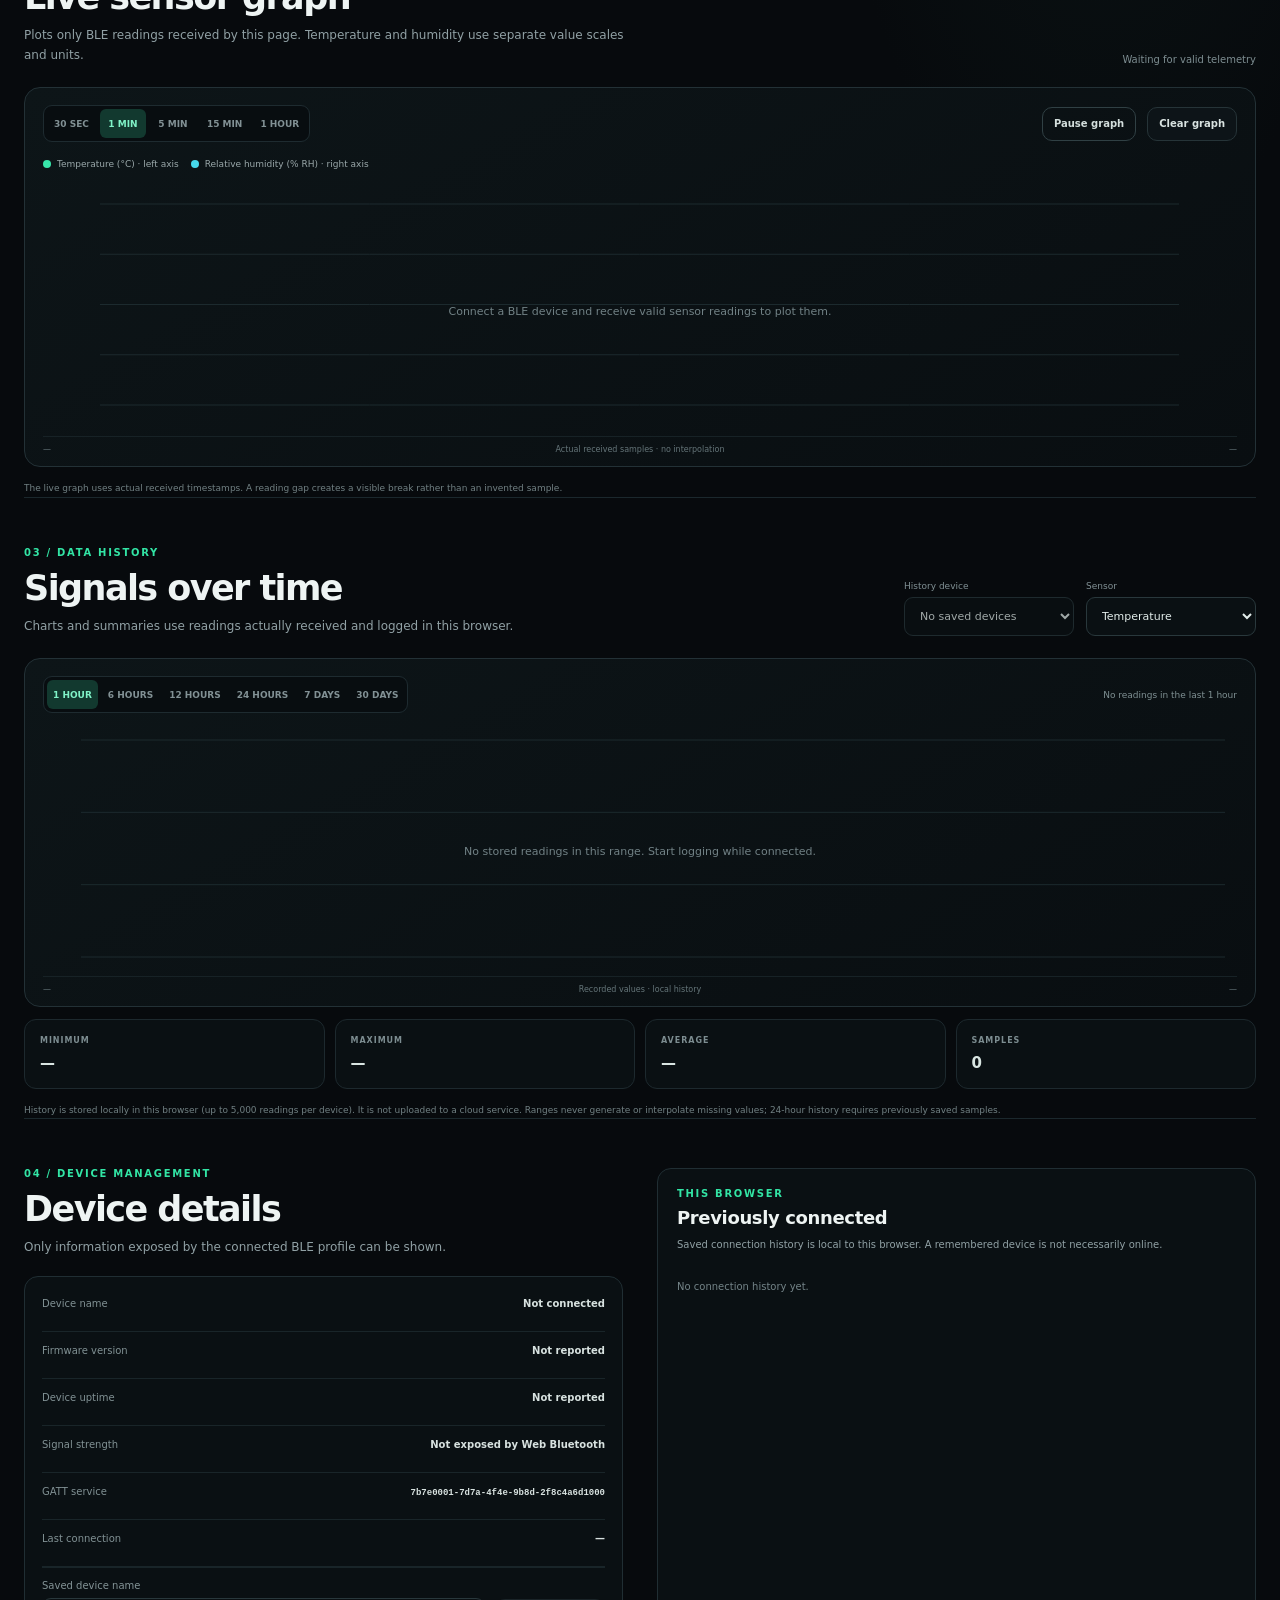
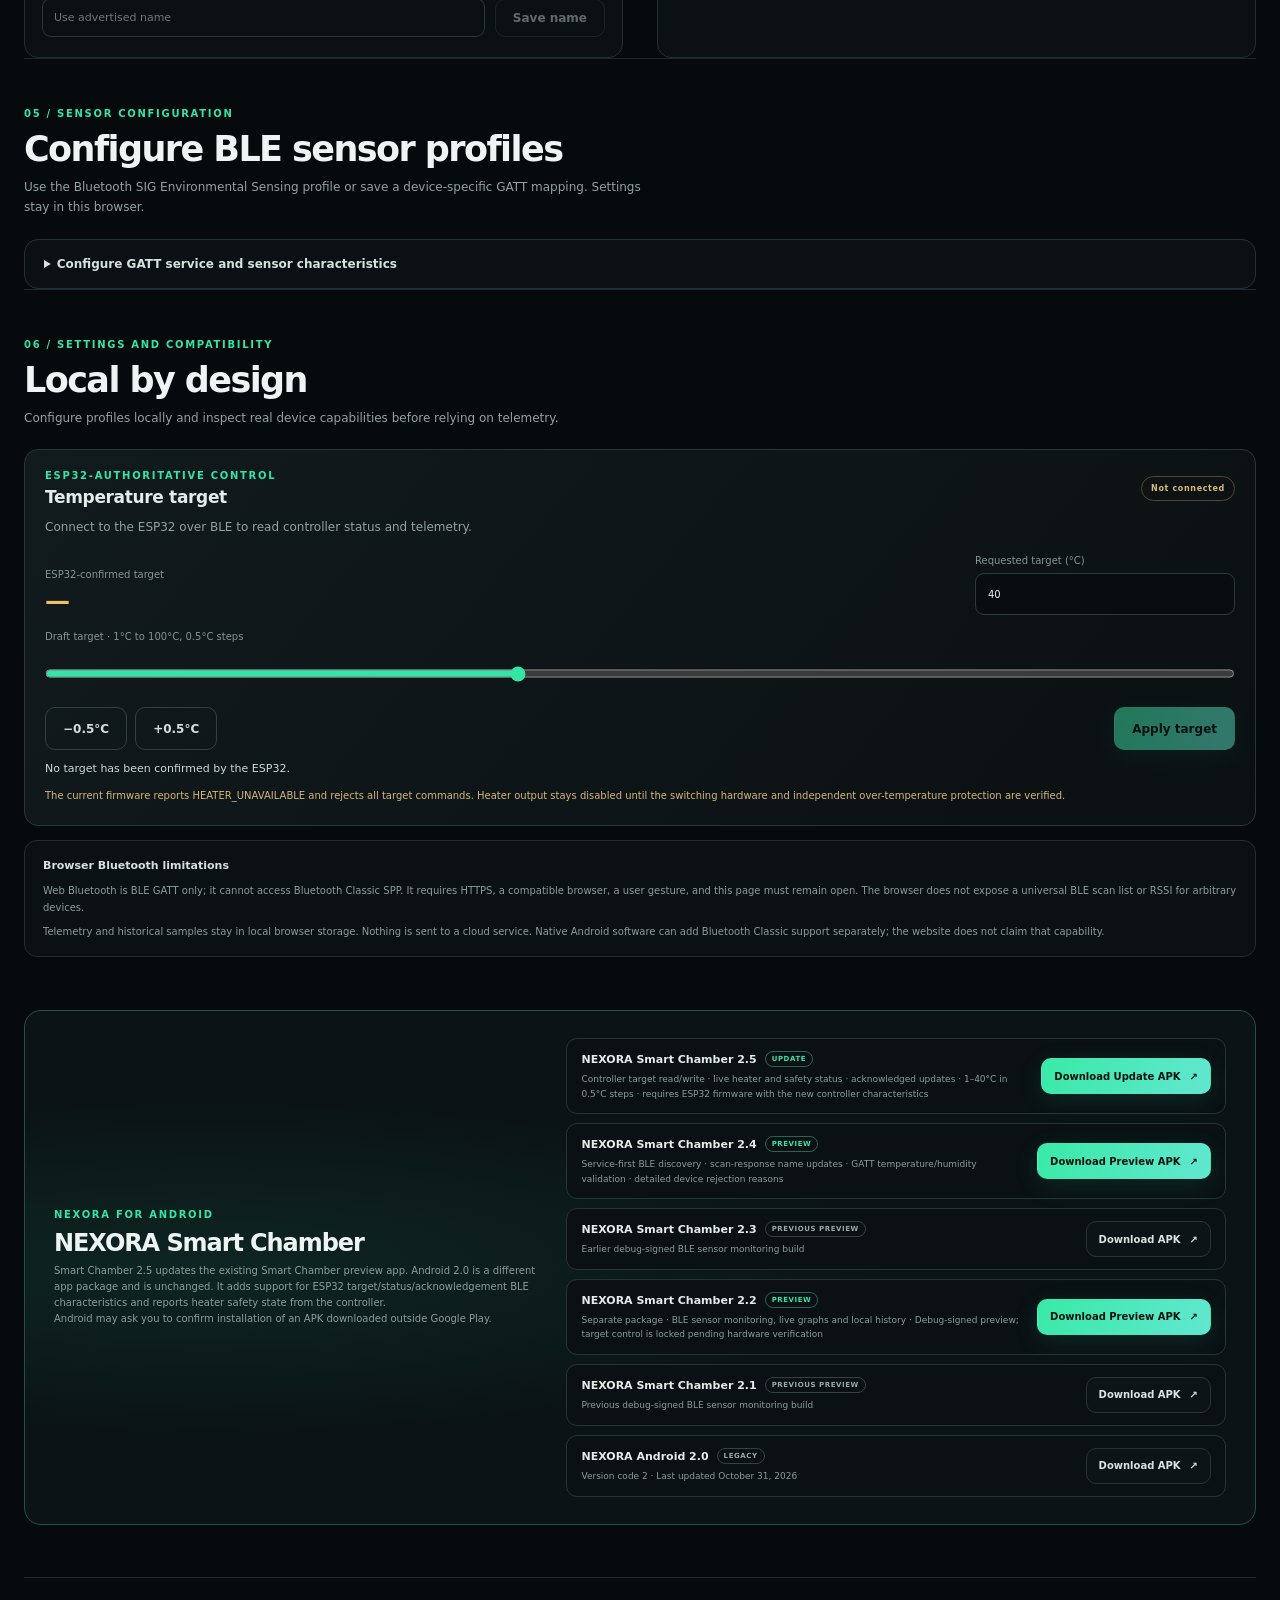
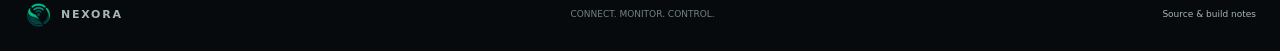
==== commit 69be764a: "Publish Smart Chamber V2.5 website listing Co-authored-by: Copilot <223556219+Copilot@users.noreply." ====
--- a/website/index.html
+++ b/website/index.html
@@ -241,10 +241,10 @@
       <div class="app-banner-heading">
         <div class="eyebrow">NEXORA FOR ANDROID</div>
         <h2 id="android-downloads-title">NEXORA Smart Chamber</h2>
-        <p>Smart Chamber 2.4 is a separate preview app and does not replace Android 2.0. BLE discovery now checks advertised services and verifies sensor characteristics after connection; heater output remains disabled until the ESP32 circuit and independent safety cutoff are verified.</p>
+        <p>Smart Chamber 2.5 updates the existing Smart Chamber preview app. Android 2.0 is a different app package and is unchanged. It adds support for ESP32 target/status/acknowledgement BLE characteristics and reports heater safety state from the controller.</p>
         <p>Android may ask you to confirm installation of an APK downloaded outside Google Play.</p>
       </div>
-      <div class="apk-version-list" aria-label="Available Android app versions">
+      <div class="apk-version-list" aria-label="Available Android app versions">         <article class="apk-version">           <div class="apk-version-info">             <div class="apk-version-title"><strong>NEXORA Smart Chamber 2.5</strong><span class="apk-version-badge">UPDATE</span></div>             <p>Controller target read/write · live heater and safety status · acknowledged updates · 1–40°C in 0.5°C steps · requires ESP32 firmware with the new controller characteristics</p>           </div>           <a class="button button-primary" href="./downloads/nexora-smart-chamber-v2.5.apk" download="NEXORA-Smart-Chamber-v2.5.apk" aria-label="Download NEXORA Smart Chamber 2.5 update APK">Download Update APK <span aria-hidden="true">↗</span></a>         </article>
         <article class="apk-version">
           <div class="apk-version-info">
             <div class="apk-version-title"><strong>NEXORA Smart Chamber 2.4</strong><span class="apk-version-badge">PREVIEW</span></div>
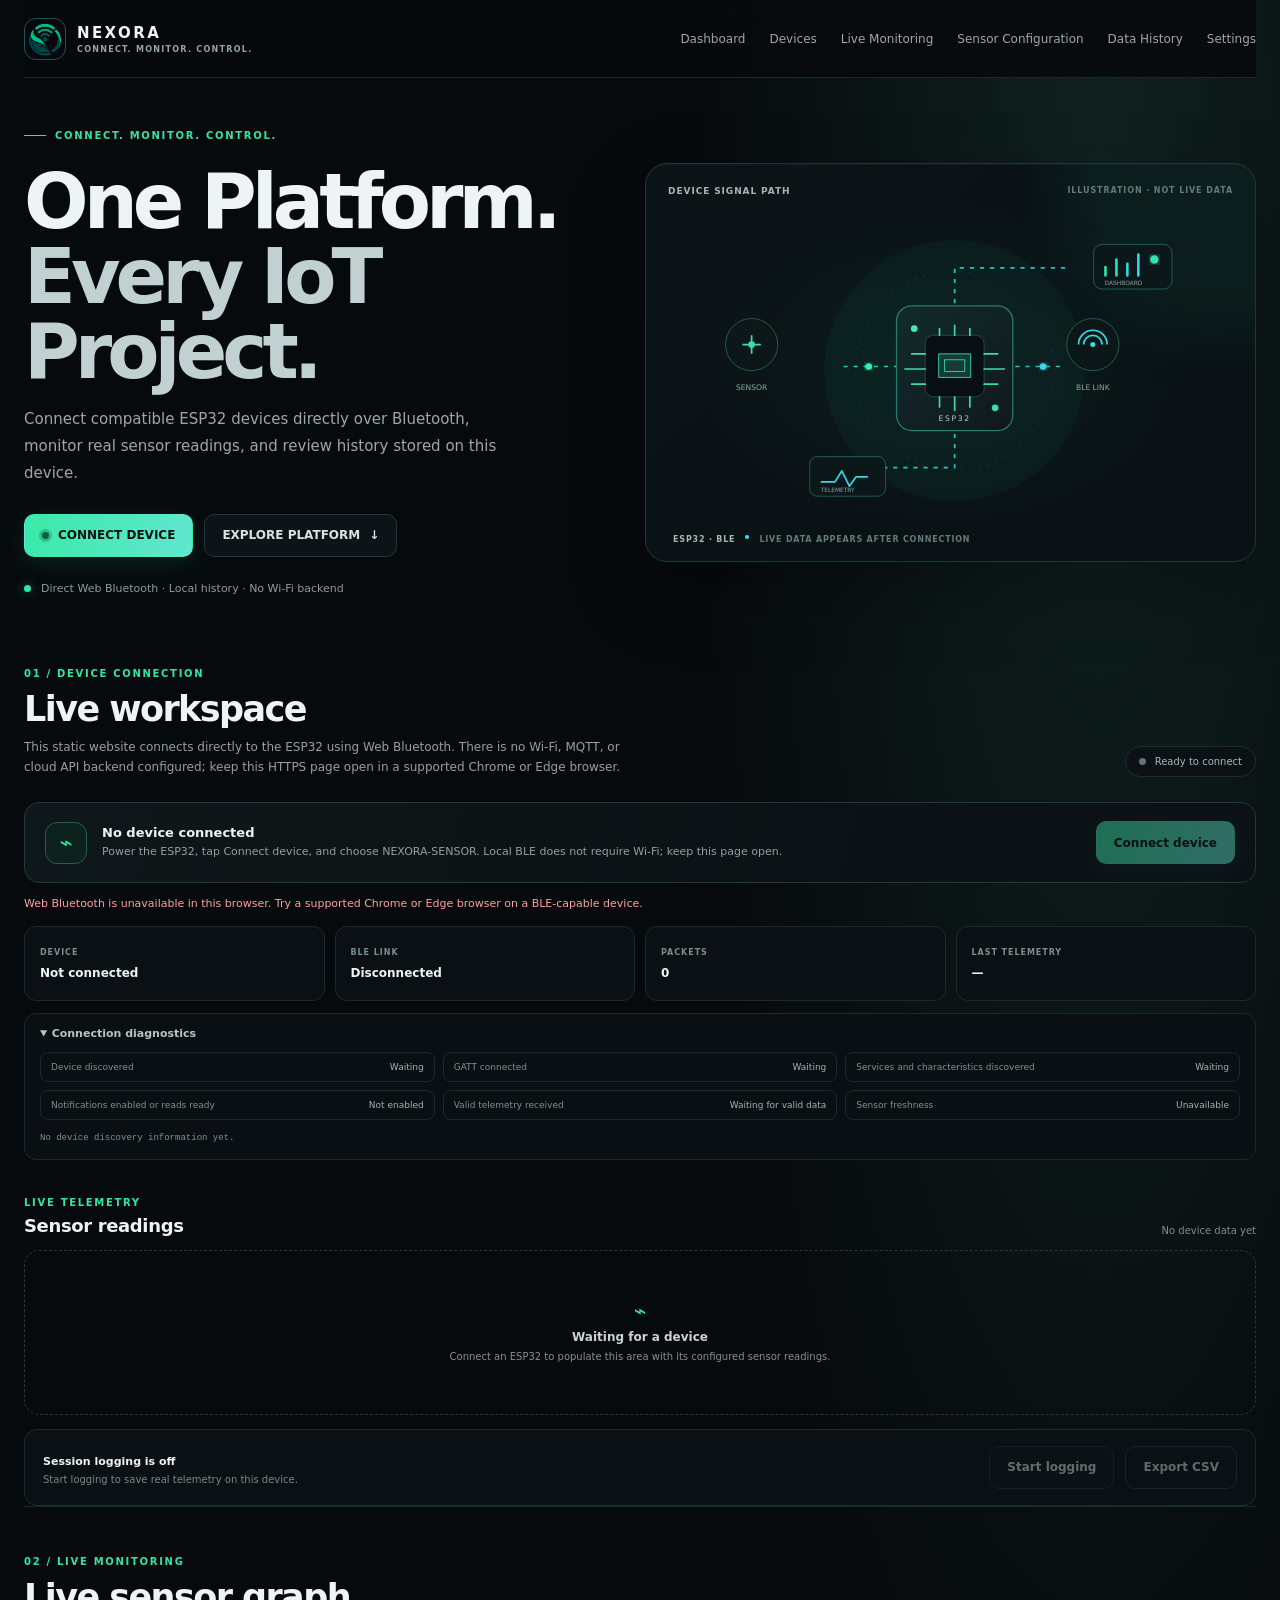
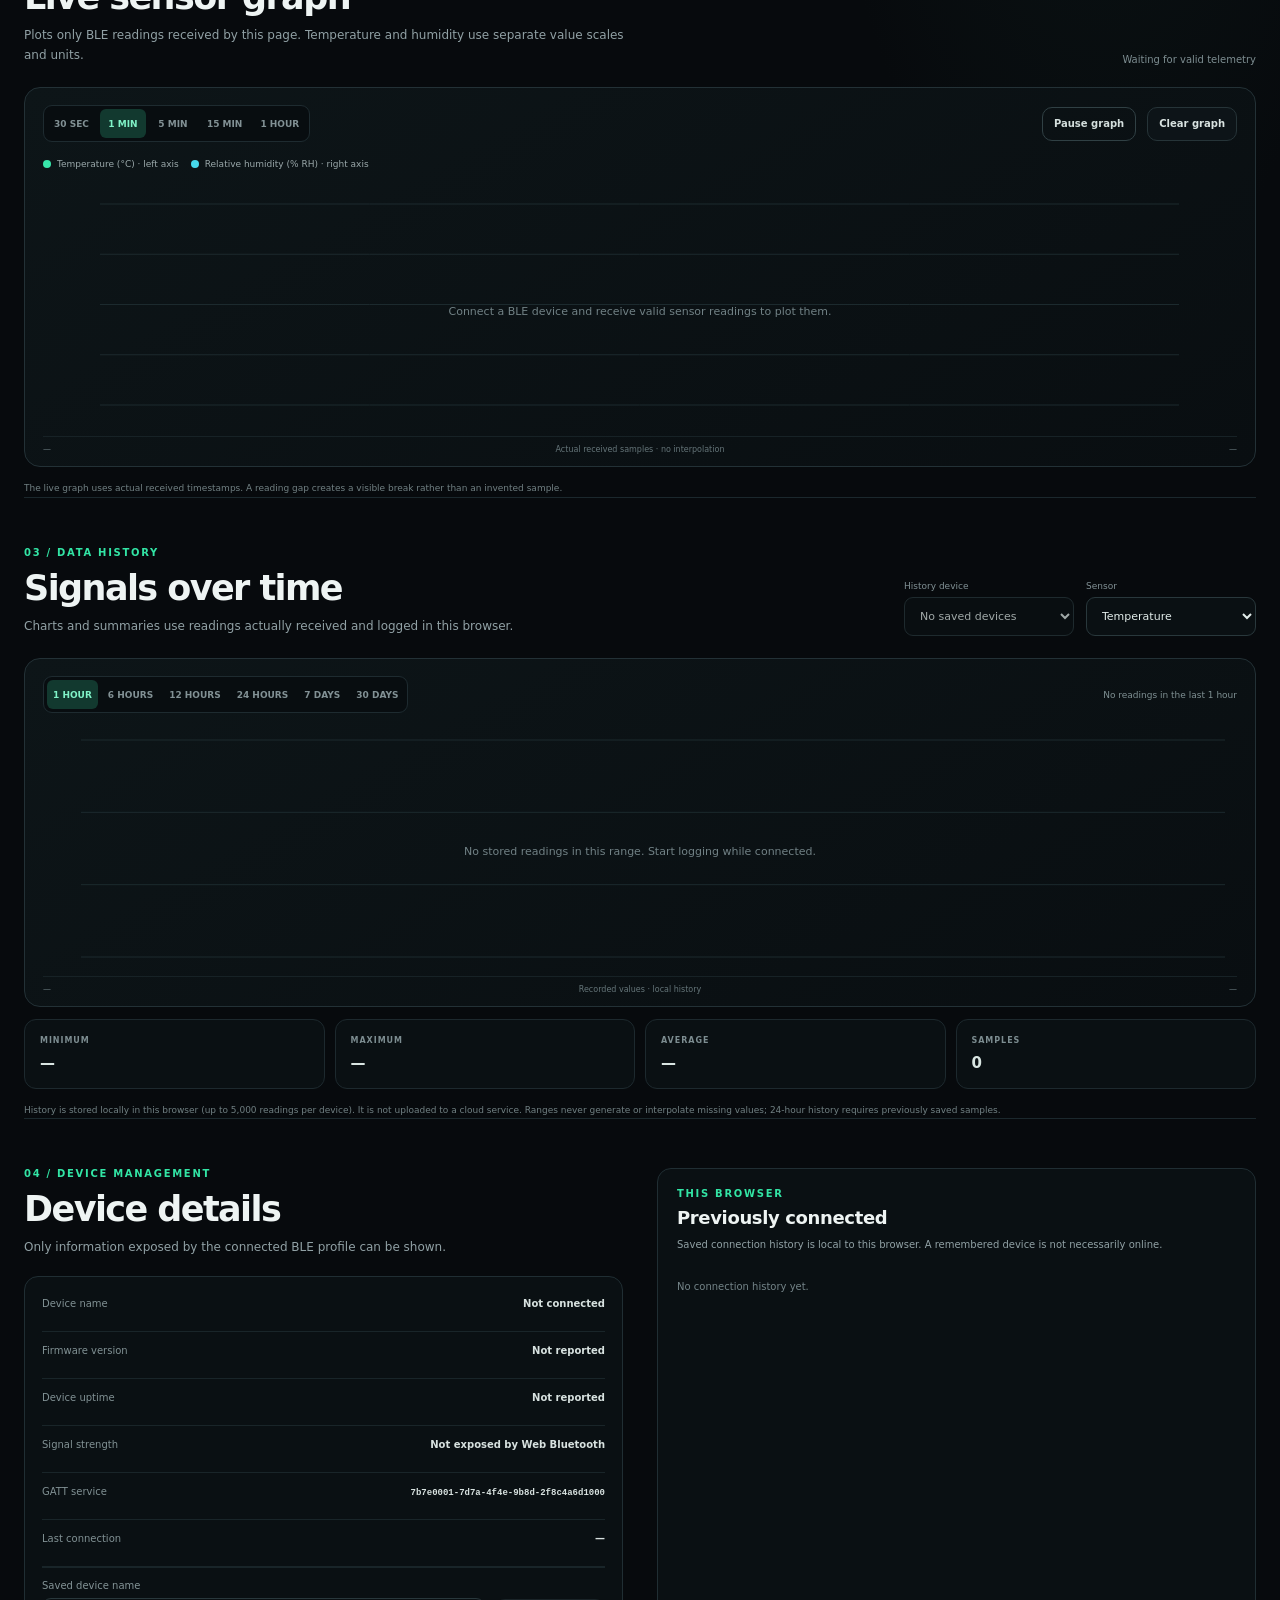
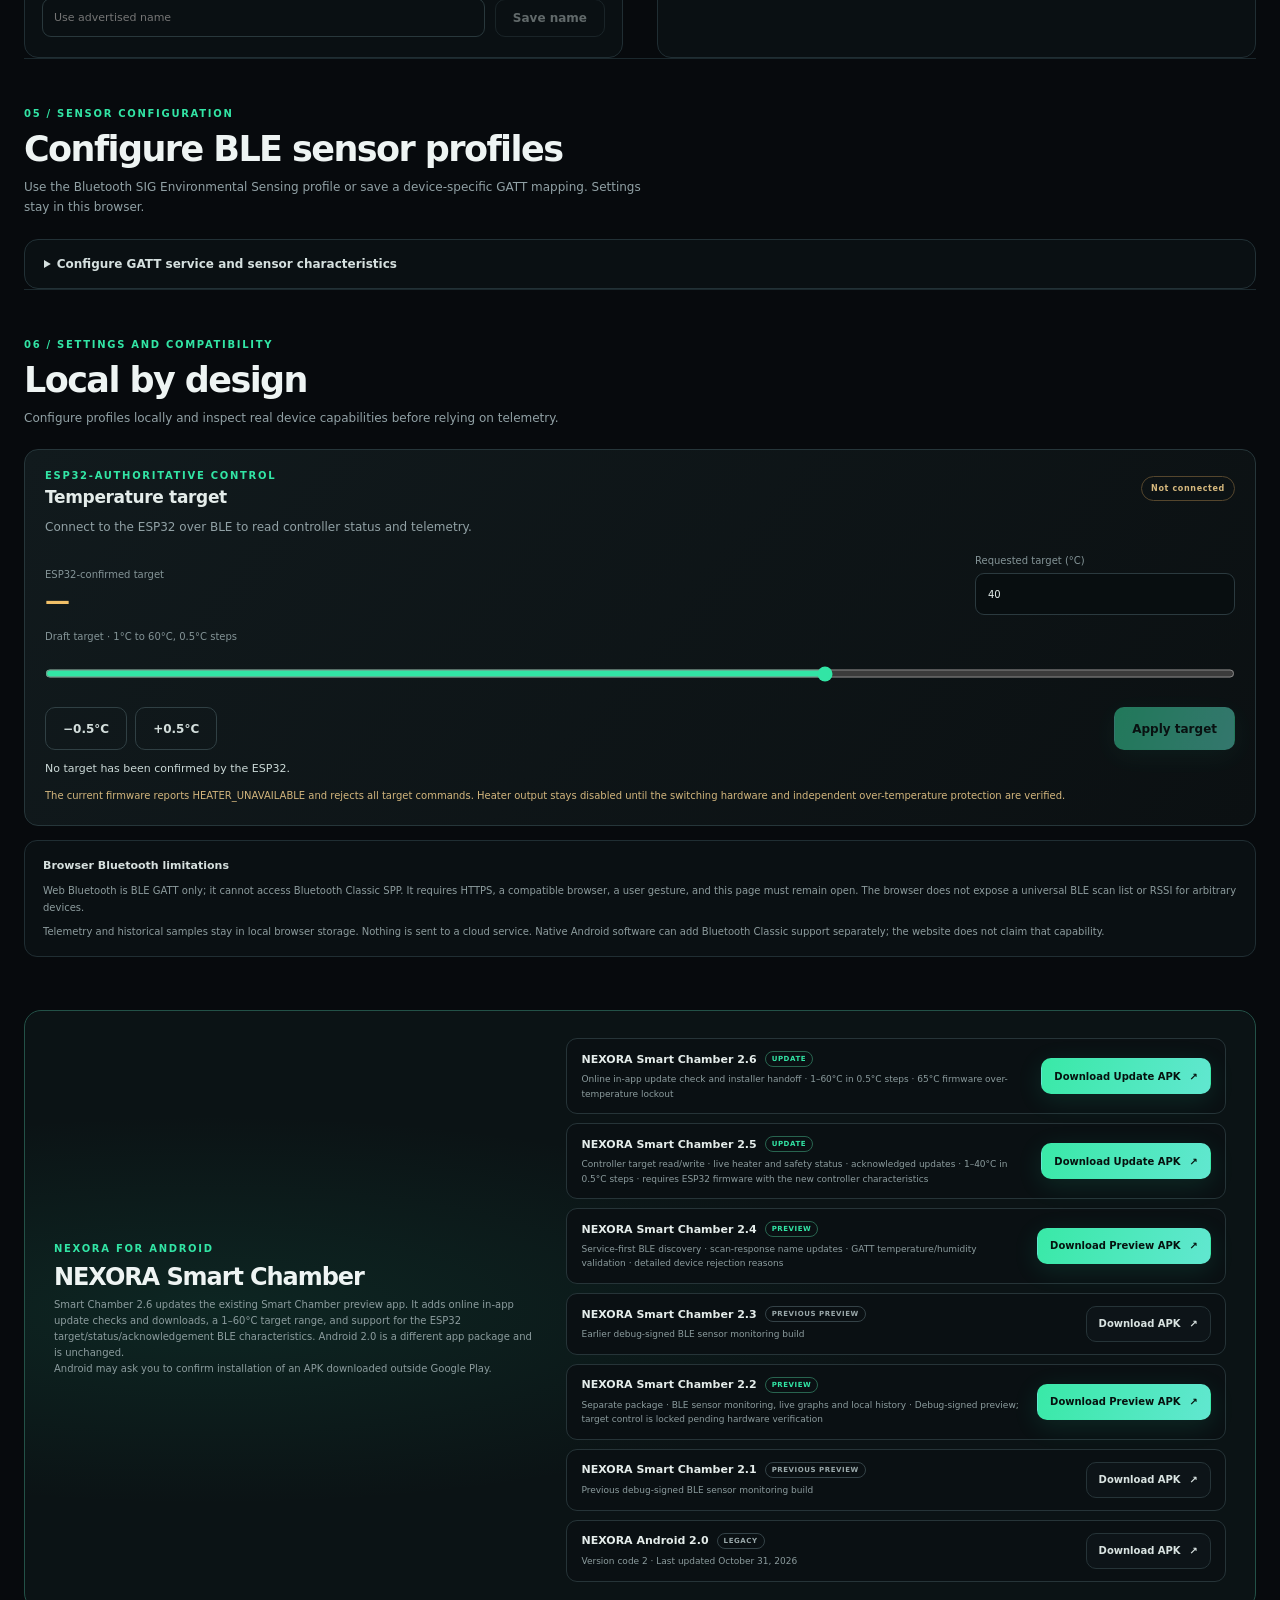
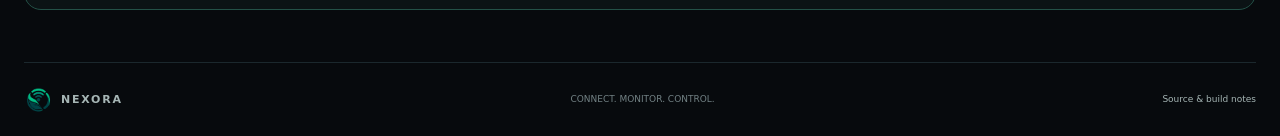
==== commit dedb2537: "Add V2.6 updater catalog and website support" ====
--- a/website/index.html
+++ b/website/index.html
@@ -1,294 +1,308 @@
-<!doctype html>
-<html lang="en">
-<head>
-  <meta charset="utf-8">
-  <meta name="viewport" content="width=device-width, initial-scale=1">
-  <meta name="theme-color" content="#070a0d">
-  <meta name="description" content="NEXORA is a Smart IoT Monitoring Platform for ESP32 sensor devices.">
-  <link rel="canonical" href="https://ravichandrasr091-ux.github.io/NEXORA/">
-  <meta property="og:title" content="NEXORA — Connect. Monitor. Control.">
-  <meta property="og:description" content="Smart IoT Monitoring Platform for ESP32 sensor devices.">
-  <meta property="og:url" content="https://ravichandrasr091-ux.github.io/NEXORA/">
-  <meta property="og:type" content="website">
-  <meta name="apple-mobile-web-app-capable" content="yes">
-  <meta name="apple-mobile-web-app-title" content="NEXORA">
-  <link rel="manifest" href="./manifest.webmanifest">
-  <link rel="icon" href="./nexora-icon-192.png" sizes="192x192" type="image/png">
-  <link rel="apple-touch-icon" href="./nexora-icon-192.png">
-  <link rel="stylesheet" href="./styles.css">
-  <title>NEXORA — Connect. Monitor. Control.</title>
-  <script src="./ble-protocol.js" defer></script>
-  <script src="./app.js" defer></script>
-</head>
-<body>
-  <a class="skip-link" href="#main">Skip to content</a>
-  <header class="topbar">
-    <a class="brand" href="#home" aria-label="NEXORA home">
-      <img src="./nexora-icon-192.png" width="42" height="42" alt="">
-      <span class="brand-copy"><strong>NEXORA</strong><small>CONNECT. MONITOR. CONTROL.</small></span>
-    </a>
-    <button class="menu-toggle" id="menu-toggle" type="button" aria-expanded="false" aria-controls="primary-nav">Menu</button>
-    <nav class="nav-links" id="primary-nav" aria-label="Main navigation">
-      <a href="#dashboard">Dashboard</a>
-      <a href="#devices">Devices</a>
-      <a href="#live-monitoring">Live Monitoring</a>
-      <a href="#sensors">Sensor Configuration</a>
-      <a href="#analytics">Data History</a>
-      <a href="#settings">Settings</a>
-      <button class="button button-quiet install-app" id="install-button" type="button" hidden>Install app</button>
-    </nav>
-  </header>
-
-  <main id="main">
-    <section class="hero section-wrap" id="home">
-      <div class="hero-copy">
-        <div class="eyebrow"><span class="eyebrow-line"></span> CONNECT. MONITOR. CONTROL.</div>
-        <h1>One Platform.<br><span>Every IoT Project.</span></h1>
-        <p>Connect compatible ESP32 devices directly over Bluetooth, monitor real sensor readings, and review history stored on this device.</p>
-        <div class="hero-actions">
-          <a class="button button-primary" href="#dashboard"><span class="button-pulse"></span>CONNECT DEVICE</a>
-          <a class="button button-quiet" href="#platform">EXPLORE PLATFORM <span aria-hidden="true">↓</span></a>
-        </div>
-        <div class="hero-proof"><span class="proof-dot"></span> Direct Web Bluetooth · Local history · No Wi-Fi backend</div>
-      </div>
-      <div class="signal-visual" id="platform" aria-label="Illustration of an ESP32 sending sensor data to a dashboard">
-        <div class="visual-caption">DEVICE SIGNAL PATH <span>ILLUSTRATION · NOT LIVE DATA</span></div>
-        <svg class="signal-art" viewBox="0 0 620 400" role="img" aria-labelledby="visual-title visual-description">
-          <title id="visual-title">ESP32 to NEXORA signal path</title>
-          <desc id="visual-description">An illustrative ESP32 board connects wirelessly to sensor nodes and a dashboard. This diagram does not represent live device status.</desc>
-          <defs>
-            <linearGradient id="board" x1="0" x2="1" y1="0" y2="1"><stop stop-color="#122b2a"/><stop offset="1" stop-color="#10181d"/></linearGradient>
-            <linearGradient id="trace" x1="0" x2="1"><stop stop-color="#24f0ad"/><stop offset="1" stop-color="#30d8f2"/></linearGradient>
-            <filter id="glow"><feGaussianBlur stdDeviation="7" result="blur"/><feMerge><feMergeNode in="blur"/><feMergeNode in="SourceGraphic"/></feMerge></filter>
-          </defs>
-          <circle cx="315" cy="205" r="155" fill="#13cda4" opacity=".045"/>
-          <circle cx="315" cy="205" r="118" fill="none" stroke="#1b383b" stroke-dasharray="3 8"/>
-          <path d="M183 200 H255 M375 200 H440 M315 125 V83 H446 M315 280 V320 H188" fill="none" stroke="url(#trace)" stroke-width="2" stroke-dasharray="5 7" opacity=".85"/>
-          <g transform="translate(246 128)">
-            <rect width="138" height="148" rx="18" fill="url(#board)" stroke="#287d6a" stroke-width="1.5"/>
-            <rect x="34" y="35" width="70" height="73" rx="10" fill="#080f13" stroke="#24534e"/>
-            <path d="M50 57h38v28H50z M57 64h24v14H57z" fill="#153b37" stroke="#35e4b0"/>
-            <path d="M69 35v-12m-18 12v-8m36 8v-8M69 108v16m-18-16v12m36-12v12M34 57H18m16 18H10m24 18H18m86-36h16m-16 18h24m-24 18h16" stroke="#38dcb1" stroke-width="2" stroke-linecap="round"/>
-            <circle cx="21" cy="27" r="4" fill="#47e9bc"/><circle cx="117" cy="121" r="4" fill="#38dcb1"/>
-            <text x="69" y="137" text-anchor="middle" fill="#b8d5d0" font-size="9" font-family="system-ui" letter-spacing="2">ESP32</text>
-          </g>
-          <g transform="translate(74 174)"><circle r="31" fill="#0c1719" stroke="#28665b"/><path d="M-11 0h22M0-11v22" stroke="#38dcb1" stroke-width="2"/><circle r="4" fill="#38dcb1"/><text y="54" text-anchor="middle" fill="#8ca7a4" font-size="9" font-family="system-ui">SENSOR</text></g>
-          <g transform="translate(479 174)"><circle r="31" fill="#0c1719" stroke="#28665b"/><path d="M-11 0a11 11 0 0 1 22 0M-17 0a17 17 0 0 1 34 0" fill="none" stroke="#32dce7" stroke-width="2"/><circle r="3" fill="#32dce7"/><text y="54" text-anchor="middle" fill="#8ca7a4" font-size="9" font-family="system-ui">BLE LINK</text></g>
-          <g transform="translate(480 55)"><rect width="93" height="53" rx="10" fill="#0c1719" stroke="#28665b"/><path d="M14 37V27m13 10V18m13 19V23m13 14V12" stroke="url(#trace)" stroke-width="3" stroke-linecap="round"/><circle cx="72" cy="18" r="5" fill="#34e2b2" filter="url(#glow)"/><text x="13" y="48" fill="#8ca7a4" font-size="7" font-family="system-ui">DASHBOARD</text></g>
-          <g transform="translate(143 307)"><rect width="90" height="47" rx="9" fill="#0c1719" stroke="#28665b"/><path d="M13 30h17l8-13 9 18 8-11h14" fill="none" stroke="#35d8e6" stroke-width="2" stroke-linejoin="round"/><text x="13" y="42" fill="#8ca7a4" font-size="7" font-family="system-ui">TELEMETRY</text></g>
-          <circle cx="213" cy="200" r="4" fill="#31efaf" filter="url(#glow)"/><circle cx="420" cy="200" r="4" fill="#35d8e6" filter="url(#glow)"/>
-        </svg>
-        <div class="visual-foot"><span>ESP32 · BLE</span><span class="visual-foot-dot"></span><span>LIVE DATA APPEARS AFTER CONNECTION</span></div>
-      </div>
-    </section>
-
-    <section class="section-wrap" id="dashboard">
-      <div class="section-heading">
-        <div><div class="eyebrow">01 / DEVICE CONNECTION</div><h2>Live workspace</h2><p class="section-copy">This static website connects directly to the ESP32 using Web Bluetooth. There is no Wi-Fi, MQTT, or cloud API backend configured; keep this HTTPS page open in a supported Chrome or Edge browser.</p></div>
-        <div class="connection-badge"><span class="status-dot" id="status-dot"></span><span id="status" role="status" aria-live="polite">Ready to connect</span></div>
-      </div>
-      <div class="connect-panel">
-        <div class="device-glyph" aria-hidden="true"><span>⌁</span></div>
-        <div class="connect-copy"><strong id="connection-title">No device connected</strong><span id="connection-description">Choose a compatible BLE device to begin receiving telemetry.</span></div>
-        <button class="button button-primary" id="connect-button" type="button">Connect device</button>
-      </div>
-      <div class="capability-note" id="capability-note"></div>
-      <div class="overview-grid" aria-label="Live connection overview">
-        <article class="overview-card"><span>DEVICE</span><strong id="overview-device">Not connected</strong></article>
-        <article class="overview-card"><span>BLE LINK</span><strong id="overview-link">Disconnected</strong></article>
-        <article class="overview-card"><span>PACKETS</span><strong id="packet-count">0</strong></article>
-        <article class="overview-card"><span>LAST TELEMETRY</span><strong id="last-telemetry">—</strong></article>
-      </div>
-      <details class="connection-diagnostics" open>
-        <summary>Connection diagnostics</summary>
-        <ol class="connection-steps" id="connection-steps" aria-live="polite">
-          <li data-step="discovered">Device discovered <span>Waiting</span></li>
-          <li data-step="gatt">GATT connected <span>Waiting</span></li>
-          <li data-step="characteristics">Services and characteristics discovered <span>Waiting</span></li>
-          <li data-step="notifications">Notifications enabled or reads ready <span>Waiting</span></li>
-          <li data-step="telemetry">Valid telemetry received <span>Waiting</span></li>
-          <li data-step="freshness">Sensor freshness <span>Unavailable</span></li>
-        </ol>
-        <div class="diagnostics-list" id="diagnostics-list">No device discovery information yet.</div>
-      </details>
-      <div class="sensor-heading"><div><div class="eyebrow">LIVE TELEMETRY</div><h3>Sensor readings</h3></div><span class="data-scope" id="sensor-count">No device data yet</span></div>
-      <div class="sensor-grid" id="sensor-grid" aria-live="polite">
-        <div class="empty-state"><span class="empty-icon">⌁</span><strong>Waiting for a device</strong><p>Connect an ESP32 to populate this area with its configured sensor readings.</p></div>
-      </div>
-      <div class="experiment-panel">
-        <div><strong id="experiment-title">Session logging is off</strong><p id="row-count">Start logging to save real telemetry on this device.</p></div>
-        <div class="button-row"><button class="button button-quiet" id="experiment-button" type="button" disabled>Start logging</button><button class="button button-outline" id="export-button" type="button" disabled>Export CSV</button></div>
-      </div>
-    </section>
-
-    <section class="section-wrap section-divider" id="live-monitoring">
-      <div class="section-heading">
-        <div><div class="eyebrow">02 / LIVE MONITORING</div><h2>Live sensor graph</h2><p class="section-copy">Plots only BLE readings received by this page. Temperature and humidity use separate value scales and units.</p></div>
-        <span class="data-scope" id="live-graph-status">Waiting for valid telemetry</span>
-      </div>
-      <div class="analytics-panel live-analytics">
-        <div class="chart-toolbar">
-          <div class="range-switch" id="live-range-switch" role="group" aria-label="Live graph time range">
-            <button class="live-range-button" data-range="30000" type="button">30 SEC</button>
-            <button class="live-range-button is-active" data-range="60000" type="button">1 MIN</button>
-            <button class="live-range-button" data-range="300000" type="button">5 MIN</button>
-            <button class="live-range-button" data-range="900000" type="button">15 MIN</button>
-            <button class="live-range-button" data-range="3600000" type="button">1 HOUR</button>
-          </div>
-          <div class="button-row chart-actions">
-            <button class="button button-outline" id="pause-graph-button" type="button">Pause graph</button>
-            <button class="button button-quiet" id="clear-graph-button" type="button">Clear graph</button>
-          </div>
-        </div>
-        <div class="live-chart-legend" id="live-chart-legend" aria-label="Graph series"></div>
-        <div class="chart-wrap live-chart-wrap"><canvas id="live-chart" role="img" aria-label="Live BLE temperature and humidity graph"></canvas><div class="chart-empty" id="live-chart-empty">Connect a BLE device and receive valid sensor readings to plot them.</div></div>
-        <div class="chart-axis"><span id="live-chart-start">—</span><span id="live-chart-units">Actual received samples · no interpolation</span><span id="live-chart-end">—</span></div>
-      </div>
-      <p class="fine-print">The live graph uses actual received timestamps. A reading gap creates a visible break rather than an invented sample.</p>
-    </section>
-
-    <section class="section-wrap section-divider" id="analytics">
-      <div class="section-heading">
-        <div><div class="eyebrow">03 / DATA HISTORY</div><h2>Signals over time</h2><p class="section-copy">Charts and summaries use readings actually received and logged in this browser.</p></div>
-        <div class="history-selectors">
-          <label class="select-label" for="history-device-select">History device<select id="history-device-select"><option>No saved devices</option></select></label>
-          <label class="select-label" for="chart-sensor">Sensor<select id="chart-sensor" disabled><option>No telemetry yet</option></select></label>
-        </div>
-      </div>
-      <div class="analytics-panel">
-        <div class="chart-toolbar"><div class="range-switch" role="group" aria-label="History range"><button class="range-button is-active" data-range="3600000" type="button">1 HOUR</button><button class="range-button" data-range="21600000" type="button">6 HOURS</button><button class="range-button" data-range="43200000" type="button">12 HOURS</button><button class="range-button" data-range="86400000" type="button">24 HOURS</button><button class="range-button" data-range="604800000" type="button">7 DAYS</button><button class="range-button" data-range="2592000000" type="button">30 DAYS</button></div><span class="chart-range-label" id="chart-range-label">No readings in this range</span></div>
-        <div class="chart-wrap"><canvas id="chart" role="img" aria-label="Historical sensor readings chart"></canvas><div class="chart-empty" id="chart-empty">Real readings will appear here after logging starts.</div></div>
-        <div class="chart-axis"><span id="chart-start">—</span><span>Recorded values · local history</span><span id="chart-end">—</span></div>
-      </div>
-      <div class="stats-grid">
-        <article class="stat-card"><span>MINIMUM</span><strong id="stat-min">—</strong></article>
-        <article class="stat-card"><span>MAXIMUM</span><strong id="stat-max">—</strong></article>
-        <article class="stat-card"><span>AVERAGE</span><strong id="stat-average">—</strong></article>
-        <article class="stat-card"><span>SAMPLES</span><strong id="stat-count">0</strong></article>
-      </div>
-      <p class="fine-print">History is stored locally in this browser (up to 5,000 readings per device). It is not uploaded to a cloud service. Ranges never generate or interpolate missing values; 24-hour history requires previously saved samples.</p>
-    </section>
-
-    <section class="section-wrap section-divider two-column" id="devices">
-      <div>
-        <div class="eyebrow">04 / DEVICE MANAGEMENT</div><h2>Device details</h2><p class="section-copy">Only information exposed by the connected BLE profile can be shown.</p>
-        <div class="details-card">
-          <div class="detail-row"><span>Device name</span><strong id="device-name">Not connected</strong></div>
-          <div class="detail-row"><span>Firmware version</span><strong id="firmware-version">Not reported</strong></div>
-          <div class="detail-row"><span>Device uptime</span><strong id="device-uptime">Not reported</strong></div>
-          <div class="detail-row"><span>Signal strength</span><strong id="signal-strength">Not exposed by Web Bluetooth</strong></div>
-          <div class="detail-row"><span>GATT service</span><strong class="mono" id="service-value">Configured locally</strong></div>
-          <div class="detail-row"><span>Last connection</span><strong id="last-connection">—</strong></div>
-          <div class="device-edit-row"><label class="field-label" for="device-alias">Saved device name<input id="device-alias" maxlength="40" autocomplete="off" placeholder="Use advertised name"></label><button class="button button-outline" id="save-device-alias" type="button" disabled>Save name</button></div>
-        </div>
-      </div>
-      <div class="device-history-panel">
-        <div class="eyebrow">THIS BROWSER</div><h3>Previously connected</h3>
-        <p class="section-copy">Saved connection history is local to this browser. A remembered device is not necessarily online.</p>
-        <div id="device-history" class="history-list"><div class="history-empty">No connection history yet.</div></div>
-        <button class="button button-outline" id="reconnect-button" type="button" hidden>Reconnect saved device</button>
-      </div>
-    </section>
-
-    <section class="section-wrap section-divider" id="sensors">
-      <div class="section-heading">
-        <div><div class="eyebrow">05 / SENSOR CONFIGURATION</div><h2>Configure BLE sensor profiles</h2><p class="section-copy">Use the Bluetooth SIG Environmental Sensing profile or save a device-specific GATT mapping. Settings stay in this browser.</p></div>
-      </div>
-      <details class="profile-details" id="profile-details">
-        <summary>Configure GATT service and sensor characteristics</summary>
-        <form id="profile-form" class="profile-form">
-          <div class="profile-manager">
-            <label class="field-label" for="profile-select">Saved profiles<select id="profile-select"></select></label>
-            <label class="field-label" for="profile-name">Profile name<input id="profile-name" maxlength="48" autocomplete="off" required></label>
-            <div class="profile-actions profile-manager-actions"><button class="button button-outline" id="new-profile-button" type="button">New profile</button><button class="button button-quiet" id="delete-profile-button" type="button">Delete profile</button></div>
-          </div>
-          <div class="profile-presets"><button class="button button-outline" id="sig-profile-button" type="button">Use Bluetooth SIG Environmental Sensing</button><button class="button button-outline" id="legacy-profile-button" type="button">Use existing ESP32 profile</button></div>
-          <label class="field-label" for="service-uuid">GATT service UUID<input id="service-uuid" name="serviceUuid" autocomplete="off" spellcheck="false" required></label>
-          <div class="profile-hint">Enter a 16-bit SIG UUID (such as 181A), a Bluetooth SIG alias (environmental_sensing), or a full 128-bit UUID. Configure a format and read/notify mode per characteristic. Smart Chamber commands use the versioned control service; Apply stays locked unless the ESP32 reports HEATER_READY.</div>
-          <div id="profile-sensors" class="profile-sensors"></div>
-          <div class="profile-actions"><button class="button button-outline" id="add-sensor-button" type="button">Add sensor</button><button class="button button-primary" type="submit">Save profile</button><button class="button button-quiet" id="reset-profile-button" type="button">Restore default</button></div>
-          <p class="fine-print">Available services and characteristics are enumerated only after the device grants GATT access. Sensor hardware must be read by device firmware and transmitted over BLE. NEXORA does not infer a sensor model or send control commands.</p>
-        </form>
-      </details>
-    </section>
-
-    <section class="section-wrap section-divider" id="settings">
-      <div class="section-heading"><div><div class="eyebrow">06 / SETTINGS AND COMPATIBILITY</div><h2>Local by design</h2><p class="section-copy">Configure profiles locally and inspect real device capabilities before relying on telemetry.</p></div></div>
-      <div class="control-panel">
-        <div class="control-panel-heading">
-          <div><div class="eyebrow">ESP32-AUTHORITATIVE CONTROL</div><h3>Temperature target</h3></div>
-          <span class="control-tag" id="controller-state">Not connected</span>
-        </div>
-        <p class="section-copy" id="controller-description">Connect to the ESP32 to read its controller status. Target changes are only confirmed after an ESP32 acknowledgement.</p>
-        <div class="control-target-row">
-          <div class="target-confirmation"><span>ESP32-confirmed target</span><strong id="confirmed-target">—</strong></div>
-          <label class="field-label" for="target-entry">Requested target (°C)<input id="target-entry" type="number" min="1" max="100" step="0.5" value="40" inputmode="decimal"></label>
-        </div>
-        <label class="target-slider-label" for="target-slider">Draft target · 1°C to 100°C, 0.5°C steps</label>
-        <input id="target-slider" class="target-slider" type="range" min="1" max="100" step="0.5" value="40">
-        <div class="target-actions">
-          <button class="button button-outline" id="target-minus" type="button" aria-label="Decrease target by 0.5 degrees">−0.5°C</button>
-          <button class="button button-outline" id="target-plus" type="button" aria-label="Increase target by 0.5 degrees">+0.5°C</button>
-          <button class="button button-primary" id="apply-target" type="button" disabled>Apply target</button>
-        </div>
-        <p class="target-feedback" id="target-feedback" role="status" aria-live="polite">No target has been confirmed by the ESP32.</p>
-        <p class="safety-note">The current firmware reports HEATER_UNAVAILABLE and rejects all target commands. Heater output stays disabled until the switching hardware and independent over-temperature protection are verified.</p>
-      </div>
-      <div class="browser-limitations"><strong>Browser Bluetooth limitations</strong><p>Web Bluetooth is BLE GATT only; it cannot access Bluetooth Classic SPP. It requires HTTPS, a compatible browser, a user gesture, and this page must remain open. The browser does not expose a universal BLE scan list or RSSI for arbitrary devices.</p><p>Telemetry and historical samples stay in local browser storage. Nothing is sent to a cloud service. Native Android software can add Bluetooth Classic support separately; the website does not claim that capability.</p></div>
-    </section>
-
-    <section class="section-wrap app-banner" id="install" aria-labelledby="android-downloads-title">
-      <div class="app-banner-heading">
-        <div class="eyebrow">NEXORA FOR ANDROID</div>
-        <h2 id="android-downloads-title">NEXORA Smart Chamber</h2>
-        <p>Smart Chamber 2.5 updates the existing Smart Chamber preview app. Android 2.0 is a different app package and is unchanged. It adds support for ESP32 target/status/acknowledgement BLE characteristics and reports heater safety state from the controller.</p>
-        <p>Android may ask you to confirm installation of an APK downloaded outside Google Play.</p>
-      </div>
-      <div class="apk-version-list" aria-label="Available Android app versions">         <article class="apk-version">           <div class="apk-version-info">             <div class="apk-version-title"><strong>NEXORA Smart Chamber 2.5</strong><span class="apk-version-badge">UPDATE</span></div>             <p>Controller target read/write · live heater and safety status · acknowledged updates · 1–40°C in 0.5°C steps · requires ESP32 firmware with the new controller characteristics</p>           </div>           <a class="button button-primary" href="./downloads/nexora-smart-chamber-v2.5.apk" download="NEXORA-Smart-Chamber-v2.5.apk" aria-label="Download NEXORA Smart Chamber 2.5 update APK">Download Update APK <span aria-hidden="true">↗</span></a>         </article>
-        <article class="apk-version">
-          <div class="apk-version-info">
-            <div class="apk-version-title"><strong>NEXORA Smart Chamber 2.4</strong><span class="apk-version-badge">PREVIEW</span></div>
-            <p>Service-first BLE discovery · scan-response name updates · GATT temperature/humidity validation · detailed device rejection reasons</p>
-          </div>
-          <a class="button button-primary" href="./downloads/nexora-smart-chamber-v2.4.apk" download="NEXORA-Smart-Chamber-v2.4.apk" aria-label="Download NEXORA Smart Chamber 2.4 preview APK">Download Preview APK <span aria-hidden="true">↗</span></a>
-        </article>
-        <article class="apk-version">
-          <div class="apk-version-info">
-            <div class="apk-version-title"><strong>NEXORA Smart Chamber 2.3</strong><span class="apk-version-badge apk-version-badge-older">PREVIOUS PREVIEW</span></div>
-            <p>Earlier debug-signed BLE sensor monitoring build</p>
-          </div>
-          <a class="button button-quiet" href="./downloads/nexora-smart-chamber-v2.3.apk" download="NEXORA-Smart-Chamber-v2.3.apk" aria-label="Download NEXORA Smart Chamber 2.3 preview APK">Download APK <span aria-hidden="true">↗</span></a>
-        </article>
-        <article class="apk-version">
-          <div class="apk-version-info">
-            <div class="apk-version-title"><strong>NEXORA Smart Chamber 2.2</strong><span class="apk-version-badge">PREVIEW</span></div>
-            <p>Separate package · BLE sensor monitoring, live graphs and local history · Debug-signed preview; target control is locked pending hardware verification</p>
-          </div>
-          <a class="button button-primary" href="./downloads/nexora-smart-chamber-v2.2.apk" download="NEXORA-Smart-Chamber-v2.2.apk" aria-label="Download NEXORA Smart Chamber 2.2 preview APK">Download Preview APK <span aria-hidden="true">↗</span></a>
-        </article>
-        <article class="apk-version">
-          <div class="apk-version-info">
-            <div class="apk-version-title"><strong>NEXORA Smart Chamber 2.1</strong><span class="apk-version-badge apk-version-badge-older">PREVIOUS PREVIEW</span></div>
-            <p>Previous debug-signed BLE sensor monitoring build</p>
-          </div>
-          <a class="button button-quiet" href="./downloads/nexora-smart-chamber-v2.1.apk" download="NEXORA-Smart-Chamber-v2.1.apk" aria-label="Download NEXORA Smart Chamber 2.1 preview APK">Download APK <span aria-hidden="true">↗</span></a>
-        </article>
-        <article class="apk-version">
-          <div class="apk-version-info">
-            <div class="apk-version-title"><strong>NEXORA Android 2.0</strong><span class="apk-version-badge apk-version-badge-older">LEGACY</span></div>
-            <p>Version code 2 · Last updated October 31, 2026</p>
-          </div>
-          <a class="button button-quiet" href="./downloads/nexora-android-v2.0.apk" download="NEXORA-Android-v2.0.apk" aria-label="Download NEXORA Android 2.0 APK">Download APK <span aria-hidden="true">↗</span></a>
-        </article>
-      </div>
-    </section>
-  </main>
-
-  <footer class="footer">
-    <a class="footer-brand" href="#home"><img src="./nexora-icon-192.png" width="32" height="32" alt=""><strong>NEXORA</strong></a>
-    <span>CONNECT. MONITOR. CONTROL.</span>
-    <a href="https://github.com/ravichandrasr091-ux/NEXORA">Source &amp; build notes</a>
-  </footer>
-  <noscript><p class="noscript">NEXORA needs JavaScript to connect to ESP32 devices over Bluetooth.</p></noscript>
-</body>
-</html>
+<!doctype html>
+<html lang="en">
+<head>
+  <meta charset="utf-8">
+  <meta name="viewport" content="width=device-width, initial-scale=1">
+  <meta name="theme-color" content="#070a0d">
+  <meta name="description" content="NEXORA is a Smart IoT Monitoring Platform for ESP32 sensor devices.">
+  <link rel="canonical" href="https://ravichandrasr091-ux.github.io/NEXORA/">
+  <meta property="og:title" content="NEXORA — Connect. Monitor. Control.">
+  <meta property="og:description" content="Smart IoT Monitoring Platform for ESP32 sensor devices.">
+  <meta property="og:url" content="https://ravichandrasr091-ux.github.io/NEXORA/">
+  <meta property="og:type" content="website">
+  <meta name="apple-mobile-web-app-capable" content="yes">
+  <meta name="apple-mobile-web-app-title" content="NEXORA">
+  <link rel="manifest" href="./manifest.webmanifest">
+  <link rel="icon" href="./nexora-icon-192.png" sizes="192x192" type="image/png">
+  <link rel="apple-touch-icon" href="./nexora-icon-192.png">
+  <link rel="stylesheet" href="./styles.css">
+  <title>NEXORA — Connect. Monitor. Control.</title>
+  <script src="./ble-protocol.js" defer></script>
+  <script src="./app.js" defer></script>
+</head>
+<body>
+  <a class="skip-link" href="#main">Skip to content</a>
+  <header class="topbar">
+    <a class="brand" href="#home" aria-label="NEXORA home">
+      <img src="./nexora-icon-192.png" width="42" height="42" alt="">
+      <span class="brand-copy"><strong>NEXORA</strong><small>CONNECT. MONITOR. CONTROL.</small></span>
+    </a>
+    <button class="menu-toggle" id="menu-toggle" type="button" aria-expanded="false" aria-controls="primary-nav">Menu</button>
+    <nav class="nav-links" id="primary-nav" aria-label="Main navigation">
+      <a href="#dashboard">Dashboard</a>
+      <a href="#devices">Devices</a>
+      <a href="#live-monitoring">Live Monitoring</a>
+      <a href="#sensors">Sensor Configuration</a>
+      <a href="#analytics">Data History</a>
+      <a href="#settings">Settings</a>
+      <button class="button button-quiet install-app" id="install-button" type="button" hidden>Install app</button>
+    </nav>
+  </header>
+
+  <main id="main">
+    <section class="hero section-wrap" id="home">
+      <div class="hero-copy">
+        <div class="eyebrow"><span class="eyebrow-line"></span> CONNECT. MONITOR. CONTROL.</div>
+        <h1>One Platform.<br><span>Every IoT Project.</span></h1>
+        <p>Connect compatible ESP32 devices directly over Bluetooth, monitor real sensor readings, and review history stored on this device.</p>
+        <div class="hero-actions">
+          <a class="button button-primary" href="#dashboard"><span class="button-pulse"></span>CONNECT DEVICE</a>
+          <a class="button button-quiet" href="#platform">EXPLORE PLATFORM <span aria-hidden="true">↓</span></a>
+        </div>
+        <div class="hero-proof"><span class="proof-dot"></span> Direct Web Bluetooth · Local history · No Wi-Fi backend</div>
+      </div>
+      <div class="signal-visual" id="platform" aria-label="Illustration of an ESP32 sending sensor data to a dashboard">
+        <div class="visual-caption">DEVICE SIGNAL PATH <span>ILLUSTRATION · NOT LIVE DATA</span></div>
+        <svg class="signal-art" viewBox="0 0 620 400" role="img" aria-labelledby="visual-title visual-description">
+          <title id="visual-title">ESP32 to NEXORA signal path</title>
+          <desc id="visual-description">An illustrative ESP32 board connects wirelessly to sensor nodes and a dashboard. This diagram does not represent live device status.</desc>
+          <defs>
+            <linearGradient id="board" x1="0" x2="1" y1="0" y2="1"><stop stop-color="#122b2a"/><stop offset="1" stop-color="#10181d"/></linearGradient>
+            <linearGradient id="trace" x1="0" x2="1"><stop stop-color="#24f0ad"/><stop offset="1" stop-color="#30d8f2"/></linearGradient>
+            <filter id="glow"><feGaussianBlur stdDeviation="7" result="blur"/><feMerge><feMergeNode in="blur"/><feMergeNode in="SourceGraphic"/></feMerge></filter>
+          </defs>
+          <circle cx="315" cy="205" r="155" fill="#13cda4" opacity=".045"/>
+          <circle cx="315" cy="205" r="118" fill="none" stroke="#1b383b" stroke-dasharray="3 8"/>
+          <path d="M183 200 H255 M375 200 H440 M315 125 V83 H446 M315 280 V320 H188" fill="none" stroke="url(#trace)" stroke-width="2" stroke-dasharray="5 7" opacity=".85"/>
+          <g transform="translate(246 128)">
+            <rect width="138" height="148" rx="18" fill="url(#board)" stroke="#287d6a" stroke-width="1.5"/>
+            <rect x="34" y="35" width="70" height="73" rx="10" fill="#080f13" stroke="#24534e"/>
+            <path d="M50 57h38v28H50z M57 64h24v14H57z" fill="#153b37" stroke="#35e4b0"/>
+            <path d="M69 35v-12m-18 12v-8m36 8v-8M69 108v16m-18-16v12m36-12v12M34 57H18m16 18H10m24 18H18m86-36h16m-16 18h24m-24 18h16" stroke="#38dcb1" stroke-width="2" stroke-linecap="round"/>
+            <circle cx="21" cy="27" r="4" fill="#47e9bc"/><circle cx="117" cy="121" r="4" fill="#38dcb1"/>
+            <text x="69" y="137" text-anchor="middle" fill="#b8d5d0" font-size="9" font-family="system-ui" letter-spacing="2">ESP32</text>
+          </g>
+          <g transform="translate(74 174)"><circle r="31" fill="#0c1719" stroke="#28665b"/><path d="M-11 0h22M0-11v22" stroke="#38dcb1" stroke-width="2"/><circle r="4" fill="#38dcb1"/><text y="54" text-anchor="middle" fill="#8ca7a4" font-size="9" font-family="system-ui">SENSOR</text></g>
+          <g transform="translate(479 174)"><circle r="31" fill="#0c1719" stroke="#28665b"/><path d="M-11 0a11 11 0 0 1 22 0M-17 0a17 17 0 0 1 34 0" fill="none" stroke="#32dce7" stroke-width="2"/><circle r="3" fill="#32dce7"/><text y="54" text-anchor="middle" fill="#8ca7a4" font-size="9" font-family="system-ui">BLE LINK</text></g>
+          <g transform="translate(480 55)"><rect width="93" height="53" rx="10" fill="#0c1719" stroke="#28665b"/><path d="M14 37V27m13 10V18m13 19V23m13 14V12" stroke="url(#trace)" stroke-width="3" stroke-linecap="round"/><circle cx="72" cy="18" r="5" fill="#34e2b2" filter="url(#glow)"/><text x="13" y="48" fill="#8ca7a4" font-size="7" font-family="system-ui">DASHBOARD</text></g>
+          <g transform="translate(143 307)"><rect width="90" height="47" rx="9" fill="#0c1719" stroke="#28665b"/><path d="M13 30h17l8-13 9 18 8-11h14" fill="none" stroke="#35d8e6" stroke-width="2" stroke-linejoin="round"/><text x="13" y="42" fill="#8ca7a4" font-size="7" font-family="system-ui">TELEMETRY</text></g>
+          <circle cx="213" cy="200" r="4" fill="#31efaf" filter="url(#glow)"/><circle cx="420" cy="200" r="4" fill="#35d8e6" filter="url(#glow)"/>
+        </svg>
+        <div class="visual-foot"><span>ESP32 · BLE</span><span class="visual-foot-dot"></span><span>LIVE DATA APPEARS AFTER CONNECTION</span></div>
+      </div>
+    </section>
+
+    <section class="section-wrap" id="dashboard">
+      <div class="section-heading">
+        <div><div class="eyebrow">01 / DEVICE CONNECTION</div><h2>Live workspace</h2><p class="section-copy">This static website connects directly to the ESP32 using Web Bluetooth. There is no Wi-Fi, MQTT, or cloud API backend configured; keep this HTTPS page open in a supported Chrome or Edge browser.</p></div>
+        <div class="connection-badge"><span class="status-dot" id="status-dot"></span><span id="status" role="status" aria-live="polite">Ready to connect</span></div>
+      </div>
+      <div class="connect-panel">
+        <div class="device-glyph" aria-hidden="true"><span>⌁</span></div>
+        <div class="connect-copy"><strong id="connection-title">No device connected</strong><span id="connection-description">Choose a compatible BLE device to begin receiving telemetry.</span></div>
+        <button class="button button-primary" id="connect-button" type="button">Connect device</button>
+      </div>
+      <div class="capability-note" id="capability-note"></div>
+      <div class="overview-grid" aria-label="Live connection overview">
+        <article class="overview-card"><span>DEVICE</span><strong id="overview-device">Not connected</strong></article>
+        <article class="overview-card"><span>BLE LINK</span><strong id="overview-link">Disconnected</strong></article>
+        <article class="overview-card"><span>PACKETS</span><strong id="packet-count">0</strong></article>
+        <article class="overview-card"><span>LAST TELEMETRY</span><strong id="last-telemetry">—</strong></article>
+      </div>
+      <details class="connection-diagnostics" open>
+        <summary>Connection diagnostics</summary>
+        <ol class="connection-steps" id="connection-steps" aria-live="polite">
+          <li data-step="discovered">Device discovered <span>Waiting</span></li>
+          <li data-step="gatt">GATT connected <span>Waiting</span></li>
+          <li data-step="characteristics">Services and characteristics discovered <span>Waiting</span></li>
+          <li data-step="notifications">Notifications enabled or reads ready <span>Waiting</span></li>
+          <li data-step="telemetry">Valid telemetry received <span>Waiting</span></li>
+          <li data-step="freshness">Sensor freshness <span>Unavailable</span></li>
+        </ol>
+        <div class="diagnostics-list" id="diagnostics-list">No device discovery information yet.</div>
+      </details>
+      <div class="sensor-heading"><div><div class="eyebrow">LIVE TELEMETRY</div><h3>Sensor readings</h3></div><span class="data-scope" id="sensor-count">No device data yet</span></div>
+      <div class="sensor-grid" id="sensor-grid" aria-live="polite">
+        <div class="empty-state"><span class="empty-icon">⌁</span><strong>Waiting for a device</strong><p>Connect an ESP32 to populate this area with its configured sensor readings.</p></div>
+      </div>
+      <div class="experiment-panel">
+        <div><strong id="experiment-title">Session logging is off</strong><p id="row-count">Start logging to save real telemetry on this device.</p></div>
+        <div class="button-row"><button class="button button-quiet" id="experiment-button" type="button" disabled>Start logging</button><button class="button button-outline" id="export-button" type="button" disabled>Export CSV</button></div>
+      </div>
+    </section>
+
+    <section class="section-wrap section-divider" id="live-monitoring">
+      <div class="section-heading">
+        <div><div class="eyebrow">02 / LIVE MONITORING</div><h2>Live sensor graph</h2><p class="section-copy">Plots only BLE readings received by this page. Temperature and humidity use separate value scales and units.</p></div>
+        <span class="data-scope" id="live-graph-status">Waiting for valid telemetry</span>
+      </div>
+      <div class="analytics-panel live-analytics">
+        <div class="chart-toolbar">
+          <div class="range-switch" id="live-range-switch" role="group" aria-label="Live graph time range">
+            <button class="live-range-button" data-range="30000" type="button">30 SEC</button>
+            <button class="live-range-button is-active" data-range="60000" type="button">1 MIN</button>
+            <button class="live-range-button" data-range="300000" type="button">5 MIN</button>
+            <button class="live-range-button" data-range="900000" type="button">15 MIN</button>
+            <button class="live-range-button" data-range="3600000" type="button">1 HOUR</button>
+          </div>
+          <div class="button-row chart-actions">
+            <button class="button button-outline" id="pause-graph-button" type="button">Pause graph</button>
+            <button class="button button-quiet" id="clear-graph-button" type="button">Clear graph</button>
+          </div>
+        </div>
+        <div class="live-chart-legend" id="live-chart-legend" aria-label="Graph series"></div>
+        <div class="chart-wrap live-chart-wrap"><canvas id="live-chart" role="img" aria-label="Live BLE temperature and humidity graph"></canvas><div class="chart-empty" id="live-chart-empty">Connect a BLE device and receive valid sensor readings to plot them.</div></div>
+        <div class="chart-axis"><span id="live-chart-start">—</span><span id="live-chart-units">Actual received samples · no interpolation</span><span id="live-chart-end">—</span></div>
+      </div>
+      <p class="fine-print">The live graph uses actual received timestamps. A reading gap creates a visible break rather than an invented sample.</p>
+    </section>
+
+    <section class="section-wrap section-divider" id="analytics">
+      <div class="section-heading">
+        <div><div class="eyebrow">03 / DATA HISTORY</div><h2>Signals over time</h2><p class="section-copy">Charts and summaries use readings actually received and logged in this browser.</p></div>
+        <div class="history-selectors">
+          <label class="select-label" for="history-device-select">History device<select id="history-device-select"><option>No saved devices</option></select></label>
+          <label class="select-label" for="chart-sensor">Sensor<select id="chart-sensor" disabled><option>No telemetry yet</option></select></label>
+        </div>
+      </div>
+      <div class="analytics-panel">
+        <div class="chart-toolbar"><div class="range-switch" role="group" aria-label="History range"><button class="range-button is-active" data-range="3600000" type="button">1 HOUR</button><button class="range-button" data-range="21600000" type="button">6 HOURS</button><button class="range-button" data-range="43200000" type="button">12 HOURS</button><button class="range-button" data-range="86400000" type="button">24 HOURS</button><button class="range-button" data-range="604800000" type="button">7 DAYS</button><button class="range-button" data-range="2592000000" type="button">30 DAYS</button></div><span class="chart-range-label" id="chart-range-label">No readings in this range</span></div>
+        <div class="chart-wrap"><canvas id="chart" role="img" aria-label="Historical sensor readings chart"></canvas><div class="chart-empty" id="chart-empty">Real readings will appear here after logging starts.</div></div>
+        <div class="chart-axis"><span id="chart-start">—</span><span>Recorded values · local history</span><span id="chart-end">—</span></div>
+      </div>
+      <div class="stats-grid">
+        <article class="stat-card"><span>MINIMUM</span><strong id="stat-min">—</strong></article>
+        <article class="stat-card"><span>MAXIMUM</span><strong id="stat-max">—</strong></article>
+        <article class="stat-card"><span>AVERAGE</span><strong id="stat-average">—</strong></article>
+        <article class="stat-card"><span>SAMPLES</span><strong id="stat-count">0</strong></article>
+      </div>
+      <p class="fine-print">History is stored locally in this browser (up to 5,000 readings per device). It is not uploaded to a cloud service. Ranges never generate or interpolate missing values; 24-hour history requires previously saved samples.</p>
+    </section>
+
+    <section class="section-wrap section-divider two-column" id="devices">
+      <div>
+        <div class="eyebrow">04 / DEVICE MANAGEMENT</div><h2>Device details</h2><p class="section-copy">Only information exposed by the connected BLE profile can be shown.</p>
+        <div class="details-card">
+          <div class="detail-row"><span>Device name</span><strong id="device-name">Not connected</strong></div>
+          <div class="detail-row"><span>Firmware version</span><strong id="firmware-version">Not reported</strong></div>
+          <div class="detail-row"><span>Device uptime</span><strong id="device-uptime">Not reported</strong></div>
+          <div class="detail-row"><span>Signal strength</span><strong id="signal-strength">Not exposed by Web Bluetooth</strong></div>
+          <div class="detail-row"><span>GATT service</span><strong class="mono" id="service-value">Configured locally</strong></div>
+          <div class="detail-row"><span>Last connection</span><strong id="last-connection">—</strong></div>
+          <div class="device-edit-row"><label class="field-label" for="device-alias">Saved device name<input id="device-alias" maxlength="40" autocomplete="off" placeholder="Use advertised name"></label><button class="button button-outline" id="save-device-alias" type="button" disabled>Save name</button></div>
+        </div>
+      </div>
+      <div class="device-history-panel">
+        <div class="eyebrow">THIS BROWSER</div><h3>Previously connected</h3>
+        <p class="section-copy">Saved connection history is local to this browser. A remembered device is not necessarily online.</p>
+        <div id="device-history" class="history-list"><div class="history-empty">No connection history yet.</div></div>
+        <button class="button button-outline" id="reconnect-button" type="button" hidden>Reconnect saved device</button>
+      </div>
+    </section>
+
+    <section class="section-wrap section-divider" id="sensors">
+      <div class="section-heading">
+        <div><div class="eyebrow">05 / SENSOR CONFIGURATION</div><h2>Configure BLE sensor profiles</h2><p class="section-copy">Use the Bluetooth SIG Environmental Sensing profile or save a device-specific GATT mapping. Settings stay in this browser.</p></div>
+      </div>
+      <details class="profile-details" id="profile-details">
+        <summary>Configure GATT service and sensor characteristics</summary>
+        <form id="profile-form" class="profile-form">
+          <div class="profile-manager">
+            <label class="field-label" for="profile-select">Saved profiles<select id="profile-select"></select></label>
+            <label class="field-label" for="profile-name">Profile name<input id="profile-name" maxlength="48" autocomplete="off" required></label>
+            <div class="profile-actions profile-manager-actions"><button class="button button-outline" id="new-profile-button" type="button">New profile</button><button class="button button-quiet" id="delete-profile-button" type="button">Delete profile</button></div>
+          </div>
+          <div class="profile-presets"><button class="button button-outline" id="sig-profile-button" type="button">Use Bluetooth SIG Environmental Sensing</button><button class="button button-outline" id="legacy-profile-button" type="button">Use existing ESP32 profile</button></div>
+          <label class="field-label" for="service-uuid">GATT service UUID<input id="service-uuid" name="serviceUuid" autocomplete="off" spellcheck="false" required></label>
+          <div class="profile-hint">Enter a 16-bit SIG UUID (such as 181A), a Bluetooth SIG alias (environmental_sensing), or a full 128-bit UUID. Configure a format and read/notify mode per characteristic. Smart Chamber commands use the versioned control service; Apply stays locked unless the ESP32 reports HEATER_READY.</div>
+          <div id="profile-sensors" class="profile-sensors"></div>
+          <div class="profile-actions"><button class="button button-outline" id="add-sensor-button" type="button">Add sensor</button><button class="button button-primary" type="submit">Save profile</button><button class="button button-quiet" id="reset-profile-button" type="button">Restore default</button></div>
+          <p class="fine-print">Available services and characteristics are enumerated only after the device grants GATT access. Sensor hardware must be read by device firmware and transmitted over BLE. NEXORA does not infer a sensor model or send control commands.</p>
+        </form>
+      </details>
+    </section>
+
+    <section class="section-wrap section-divider" id="settings">
+      <div class="section-heading"><div><div class="eyebrow">06 / SETTINGS AND COMPATIBILITY</div><h2>Local by design</h2><p class="section-copy">Configure profiles locally and inspect real device capabilities before relying on telemetry.</p></div></div>
+      <div class="control-panel">
+        <div class="control-panel-heading">
+          <div><div class="eyebrow">ESP32-AUTHORITATIVE CONTROL</div><h3>Temperature target</h3></div>
+          <span class="control-tag" id="controller-state">Not connected</span>
+        </div>
+        <p class="section-copy" id="controller-description">Connect to the ESP32 to read its controller status. Target changes are only confirmed after an ESP32 acknowledgement.</p>
+        <div class="control-target-row">
+          <div class="target-confirmation"><span>ESP32-confirmed target</span><strong id="confirmed-target">—</strong></div>
+          <label class="field-label" for="target-entry">Requested target (°C)<input id="target-entry" type="number" min="1" max="60" step="0.5" value="40" inputmode="decimal"></label>
+        </div>
+        <label class="target-slider-label" for="target-slider">Draft target · 1°C to 60°C, 0.5°C steps</label>
+        <input id="target-slider" class="target-slider" type="range" min="1" max="60" step="0.5" value="40">
+        <div class="target-actions">
+          <button class="button button-outline" id="target-minus" type="button" aria-label="Decrease target by 0.5 degrees">−0.5°C</button>
+          <button class="button button-outline" id="target-plus" type="button" aria-label="Increase target by 0.5 degrees">+0.5°C</button>
+          <button class="button button-primary" id="apply-target" type="button" disabled>Apply target</button>
+        </div>
+        <p class="target-feedback" id="target-feedback" role="status" aria-live="polite">No target has been confirmed by the ESP32.</p>
+        <p class="safety-note">The current firmware reports HEATER_UNAVAILABLE and rejects all target commands. Heater output stays disabled until the switching hardware and independent over-temperature protection are verified.</p>
+      </div>
+      <div class="browser-limitations"><strong>Browser Bluetooth limitations</strong><p>Web Bluetooth is BLE GATT only; it cannot access Bluetooth Classic SPP. It requires HTTPS, a compatible browser, a user gesture, and this page must remain open. The browser does not expose a universal BLE scan list or RSSI for arbitrary devices.</p><p>Telemetry and historical samples stay in local browser storage. Nothing is sent to a cloud service. Native Android software can add Bluetooth Classic support separately; the website does not claim that capability.</p></div>
+    </section>
+
+    <section class="section-wrap app-banner" id="install" aria-labelledby="android-downloads-title">
+      <div class="app-banner-heading">
+        <div class="eyebrow">NEXORA FOR ANDROID</div>
+        <h2 id="android-downloads-title">NEXORA Smart Chamber</h2>
+        <p>Smart Chamber 2.6 updates the existing Smart Chamber preview app. It adds online in-app update checks and downloads, a 1–60°C target range, and support for the ESP32 target/status/acknowledgement BLE characteristics. Android 2.0 is a different app package and is unchanged.</p>
+        <p>Android may ask you to confirm installation of an APK downloaded outside Google Play.</p>
+      </div>
+      <div class="apk-version-list" aria-label="Available Android app versions">
+        <article class="apk-version">
+          <div class="apk-version-info">
+            <div class="apk-version-title"><strong>NEXORA Smart Chamber 2.6</strong><span class="apk-version-badge">UPDATE</span></div>
+            <p>Online in-app update check and installer handoff · 1–60°C in 0.5°C steps · 65°C firmware over-temperature lockout</p>
+          </div>
+          <a class="button button-primary" href="./downloads/nexora-smart-chamber-v2.6.apk" download="NEXORA-Smart-Chamber-v2.6.apk" aria-label="Download NEXORA Smart Chamber 2.6 update APK">Download Update APK <span aria-hidden="true">↗</span></a>
+        </article>
+        <article class="apk-version">
+          <div class="apk-version-info">
+            <div class="apk-version-title"><strong>NEXORA Smart Chamber 2.5</strong><span class="apk-version-badge">UPDATE</span></div>
+            <p>Controller target read/write · live heater and safety status · acknowledged updates · 1–40°C in 0.5°C steps · requires ESP32 firmware with the new controller characteristics</p>
+          </div>
+          <a class="button button-primary" href="./downloads/nexora-smart-chamber-v2.5.apk" download="NEXORA-Smart-Chamber-v2.5.apk" aria-label="Download NEXORA Smart Chamber 2.5 update APK">Download Update APK <span aria-hidden="true">↗</span></a>
+        </article>
+        <article class="apk-version">
+          <div class="apk-version-info">
+            <div class="apk-version-title"><strong>NEXORA Smart Chamber 2.4</strong><span class="apk-version-badge">PREVIEW</span></div>
+            <p>Service-first BLE discovery · scan-response name updates · GATT temperature/humidity validation · detailed device rejection reasons</p>
+          </div>
+          <a class="button button-primary" href="./downloads/nexora-smart-chamber-v2.4.apk" download="NEXORA-Smart-Chamber-v2.4.apk" aria-label="Download NEXORA Smart Chamber 2.4 preview APK">Download Preview APK <span aria-hidden="true">↗</span></a>
+        </article>
+        <article class="apk-version">
+          <div class="apk-version-info">
+            <div class="apk-version-title"><strong>NEXORA Smart Chamber 2.3</strong><span class="apk-version-badge apk-version-badge-older">PREVIOUS PREVIEW</span></div>
+            <p>Earlier debug-signed BLE sensor monitoring build</p>
+          </div>
+          <a class="button button-quiet" href="./downloads/nexora-smart-chamber-v2.3.apk" download="NEXORA-Smart-Chamber-v2.3.apk" aria-label="Download NEXORA Smart Chamber 2.3 preview APK">Download APK <span aria-hidden="true">↗</span></a>
+        </article>
+        <article class="apk-version">
+          <div class="apk-version-info">
+            <div class="apk-version-title"><strong>NEXORA Smart Chamber 2.2</strong><span class="apk-version-badge">PREVIEW</span></div>
+            <p>Separate package · BLE sensor monitoring, live graphs and local history · Debug-signed preview; target control is locked pending hardware verification</p>
+          </div>
+          <a class="button button-primary" href="./downloads/nexora-smart-chamber-v2.2.apk" download="NEXORA-Smart-Chamber-v2.2.apk" aria-label="Download NEXORA Smart Chamber 2.2 preview APK">Download Preview APK <span aria-hidden="true">↗</span></a>
+        </article>
+        <article class="apk-version">
+          <div class="apk-version-info">
+            <div class="apk-version-title"><strong>NEXORA Smart Chamber 2.1</strong><span class="apk-version-badge apk-version-badge-older">PREVIOUS PREVIEW</span></div>
+            <p>Previous debug-signed BLE sensor monitoring build</p>
+          </div>
+          <a class="button button-quiet" href="./downloads/nexora-smart-chamber-v2.1.apk" download="NEXORA-Smart-Chamber-v2.1.apk" aria-label="Download NEXORA Smart Chamber 2.1 preview APK">Download APK <span aria-hidden="true">↗</span></a>
+        </article>
+        <article class="apk-version">
+          <div class="apk-version-info">
+            <div class="apk-version-title"><strong>NEXORA Android 2.0</strong><span class="apk-version-badge apk-version-badge-older">LEGACY</span></div>
+            <p>Version code 2 · Last updated October 31, 2026</p>
+          </div>
+          <a class="button button-quiet" href="./downloads/nexora-android-v2.0.apk" download="NEXORA-Android-v2.0.apk" aria-label="Download NEXORA Android 2.0 APK">Download APK <span aria-hidden="true">↗</span></a>
+        </article>
+      </div>
+    </section>
+  </main>
+
+  <footer class="footer">
+    <a class="footer-brand" href="#home"><img src="./nexora-icon-192.png" width="32" height="32" alt=""><strong>NEXORA</strong></a>
+    <span>CONNECT. MONITOR. CONTROL.</span>
+    <a href="https://github.com/ravichandrasr091-ux/NEXORA">Source &amp; build notes</a>
+  </footer>
+  <noscript><p class="noscript">NEXORA needs JavaScript to connect to ESP32 devices over Bluetooth.</p></noscript>
+</body>
+</html>
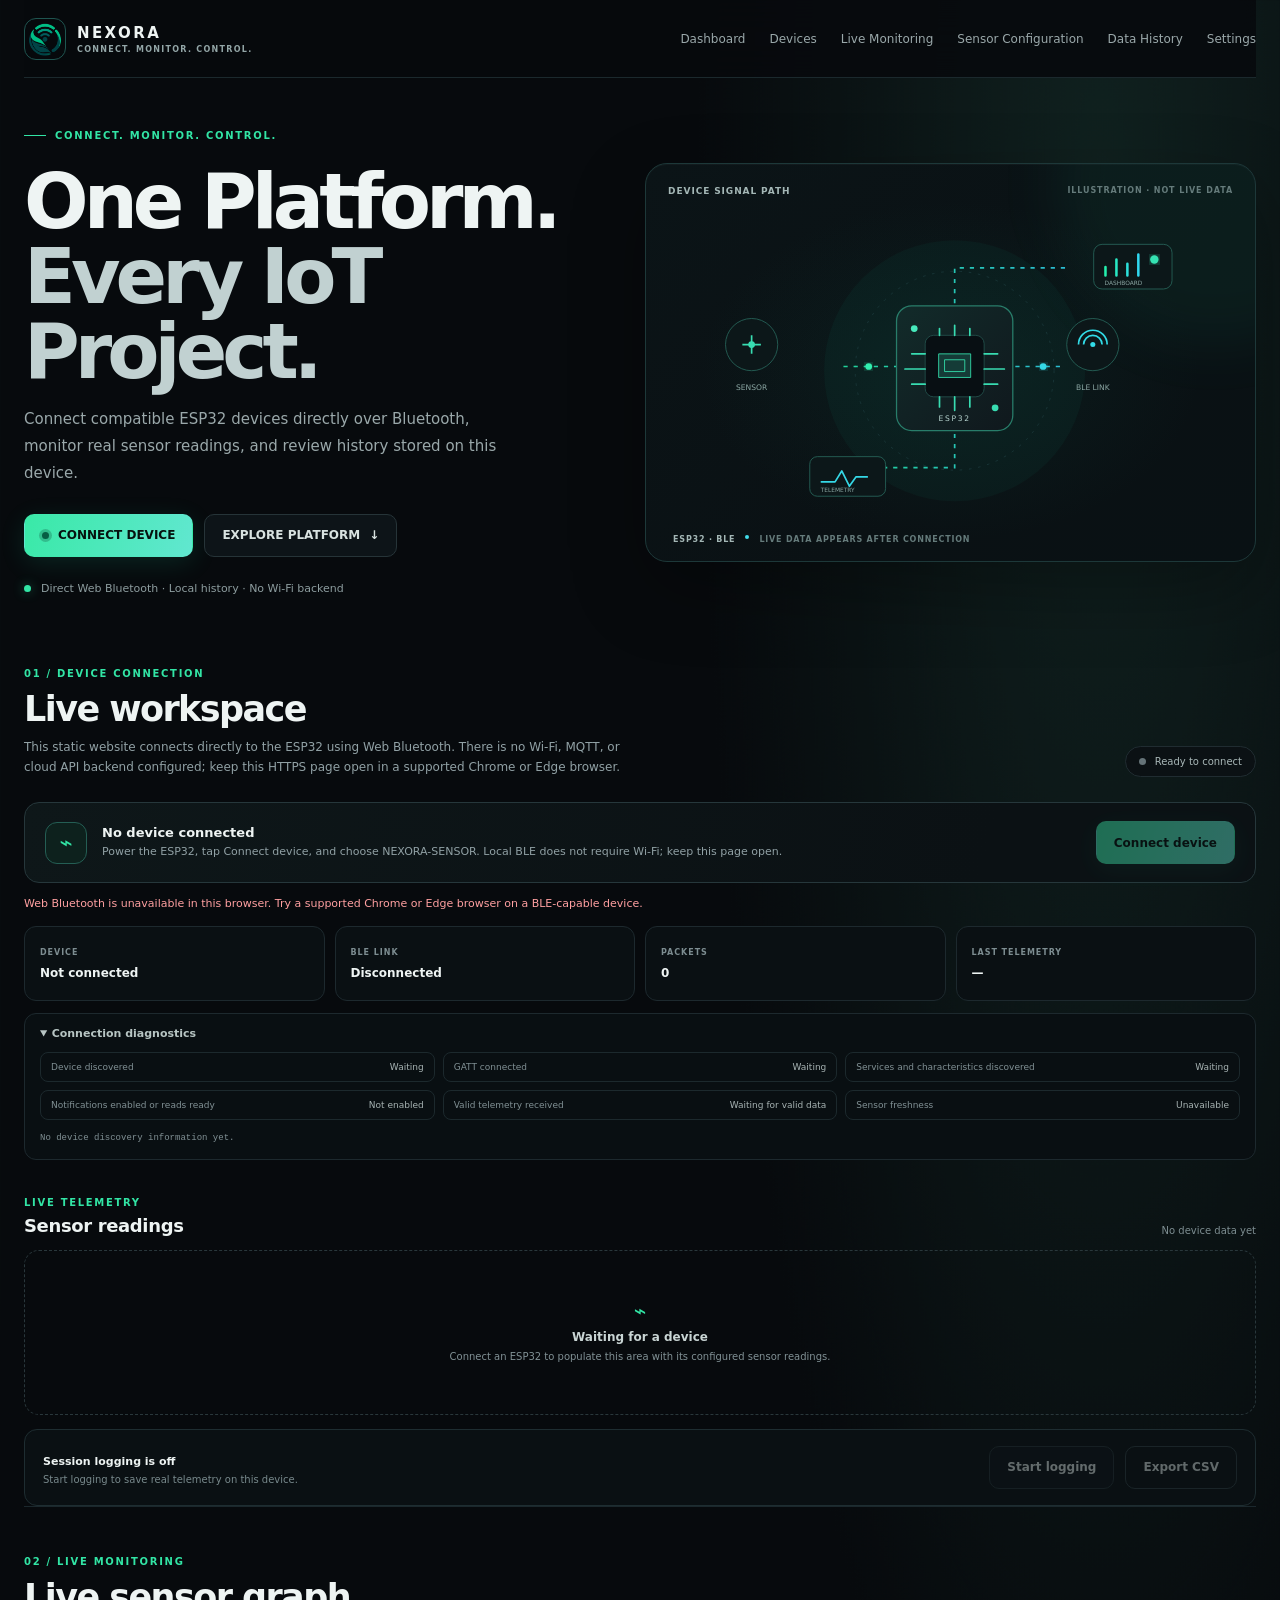
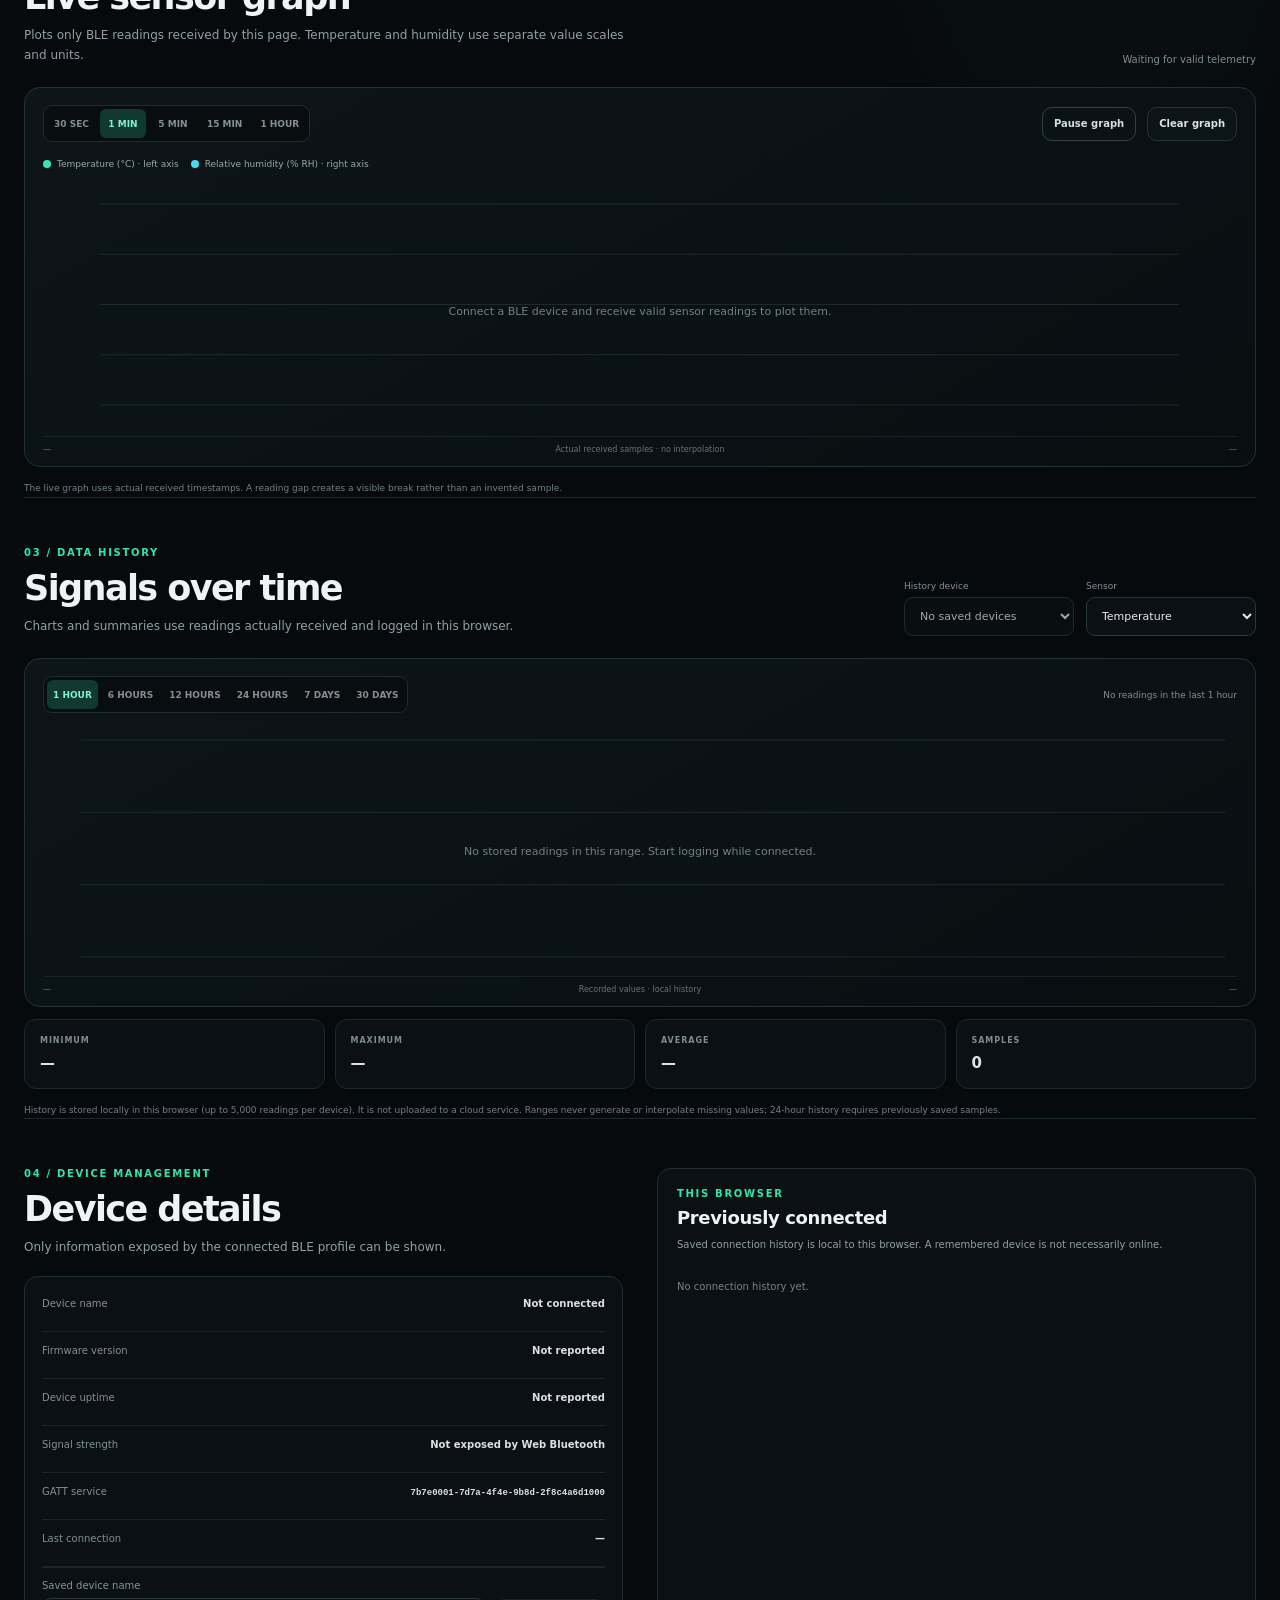
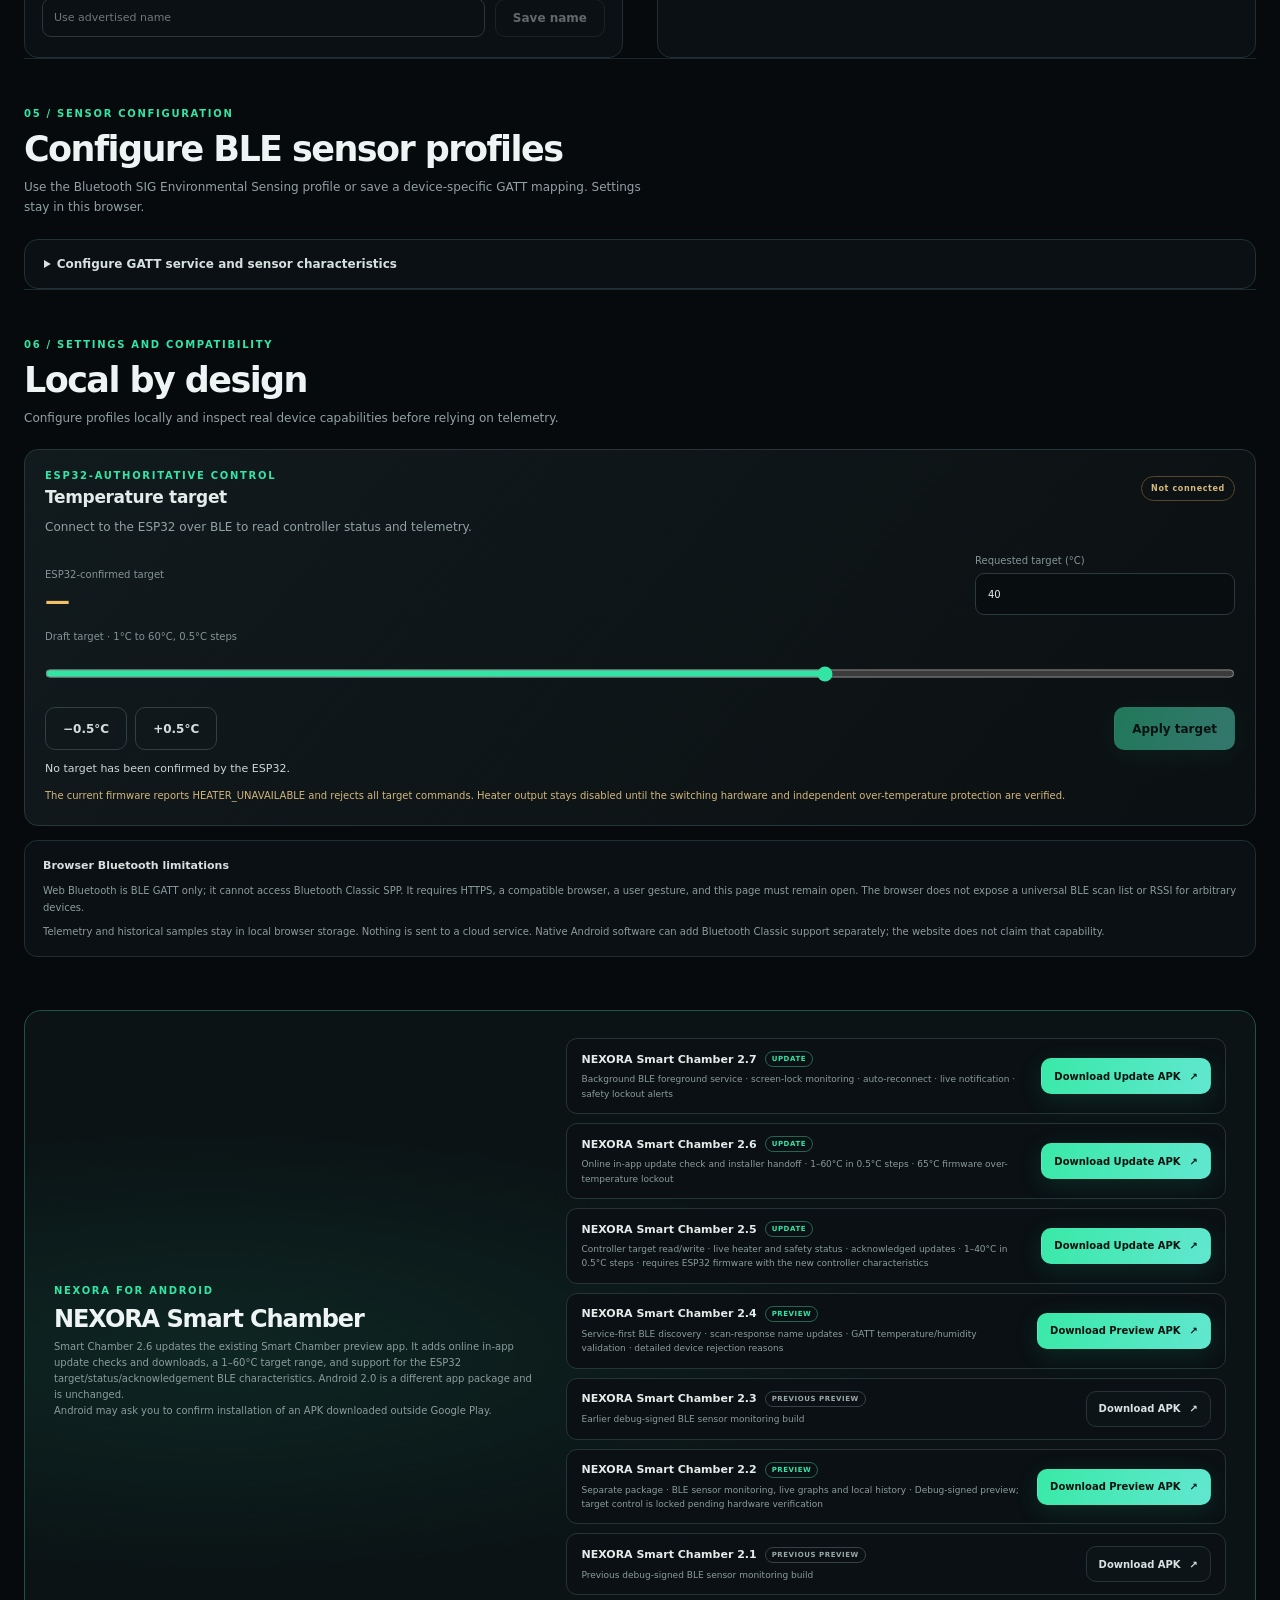
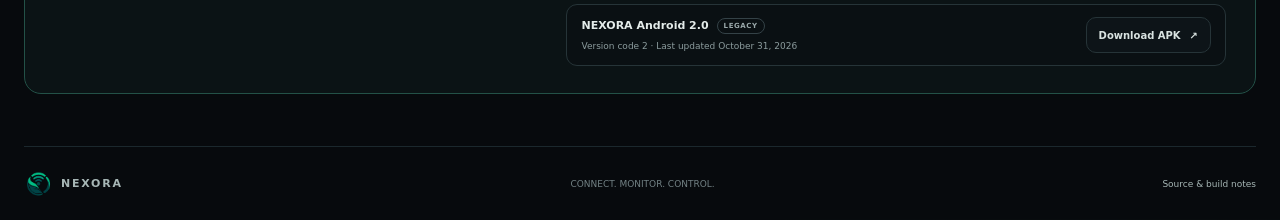
==== commit ce677b4a: "List Smart Chamber V2.7 download Added details for NEXORA Smart Chamber 2.7 update including new fea" ====
--- a/website/index.html
+++ b/website/index.html
@@ -244,7 +244,7 @@
         <p>Smart Chamber 2.6 updates the existing Smart Chamber preview app. It adds online in-app update checks and downloads, a 1–60°C target range, and support for the ESP32 target/status/acknowledgement BLE characteristics. Android 2.0 is a different app package and is unchanged.</p>
         <p>Android may ask you to confirm installation of an APK downloaded outside Google Play.</p>
       </div>
-      <div class="apk-version-list" aria-label="Available Android app versions">
+      <div class="apk-version-list" aria-label="Available Android app versions"><article class="apk-version"><div class="apk-version-info"><div class="apk-version-title"><strong>NEXORA Smart Chamber 2.7</strong><span class="apk-version-badge">UPDATE</span></div><p>Background BLE foreground service · screen-lock monitoring · auto-reconnect · live notification · safety lockout alerts</p></div><a class="button button-primary" href="./downloads/nexora-smart-chamber-v2.7.apk" download="NEXORA-Smart-Chamber-v2.7.apk" aria-label="Download NEXORA Smart Chamber 2.7 update APK">Download Update APK <span aria-hidden="true">↗</span></a></article>
         <article class="apk-version">
           <div class="apk-version-info">
             <div class="apk-version-title"><strong>NEXORA Smart Chamber 2.6</strong><span class="apk-version-badge">UPDATE</span></div>
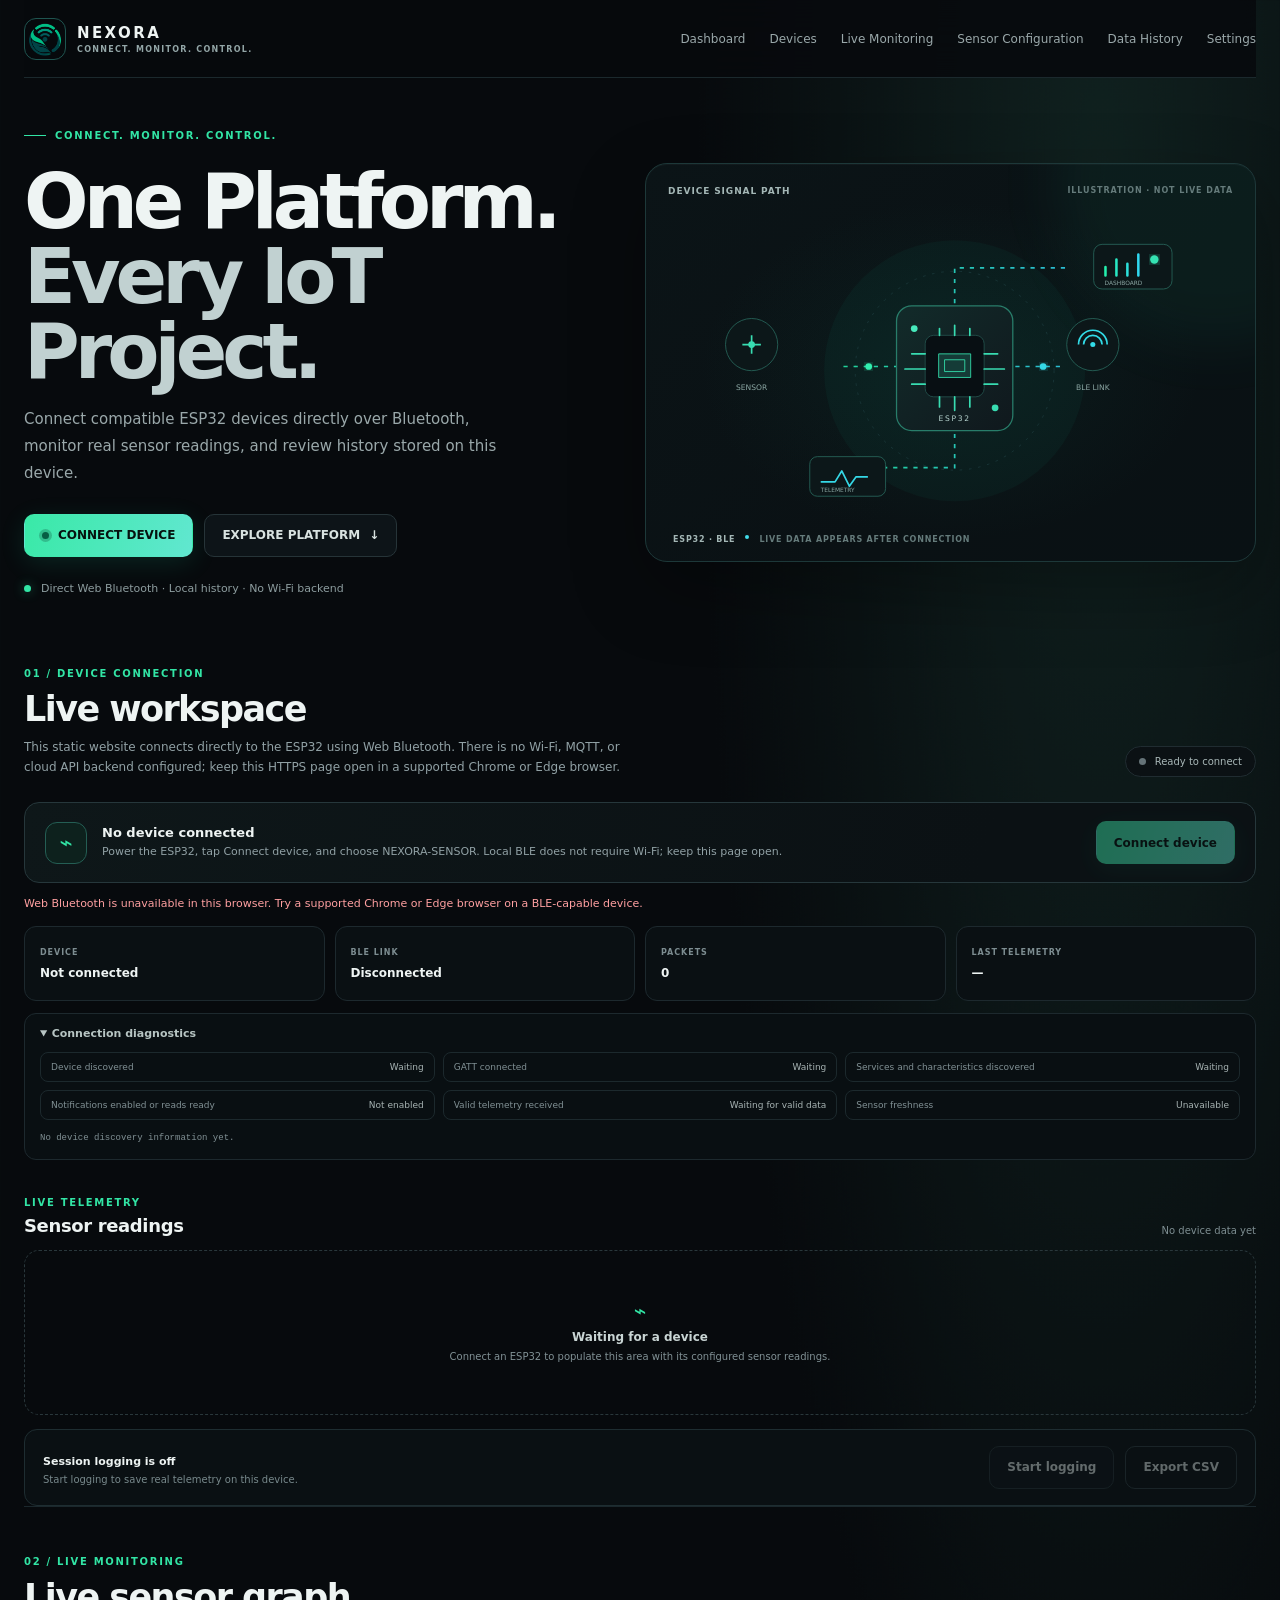
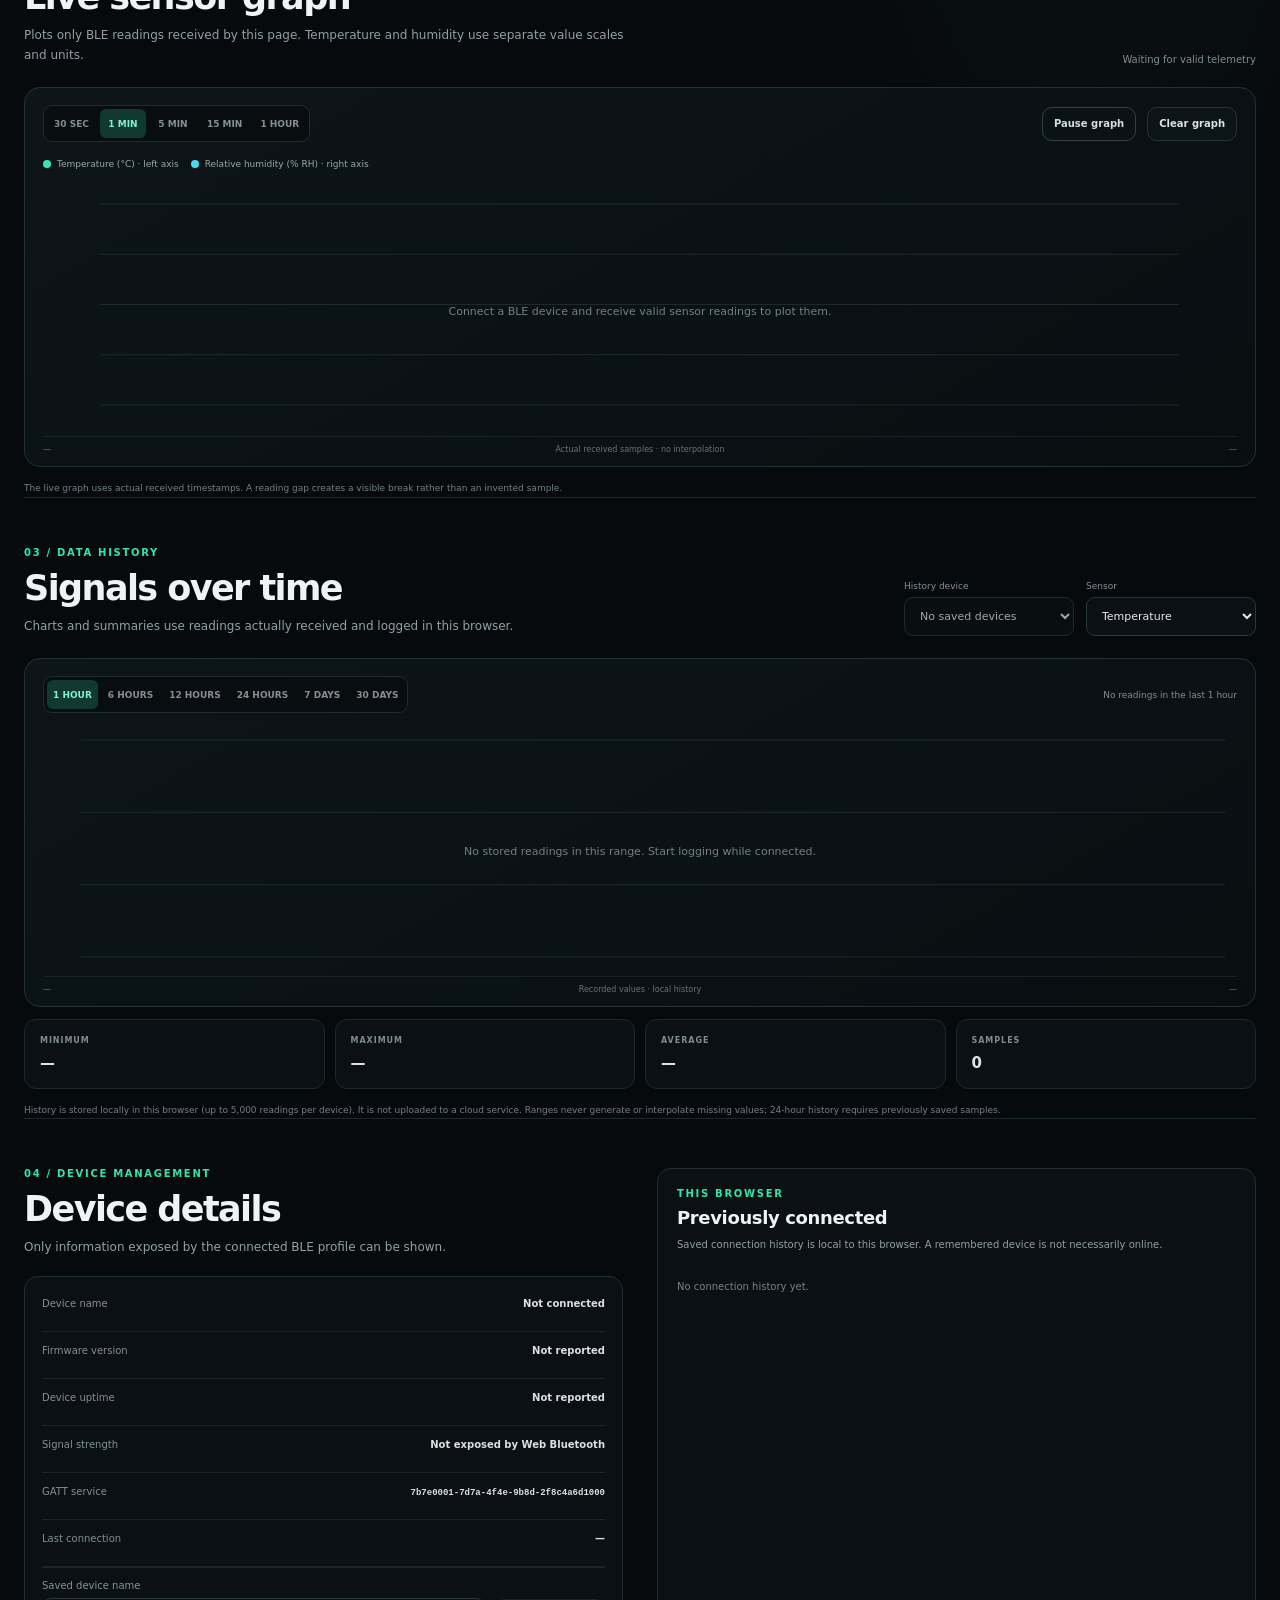
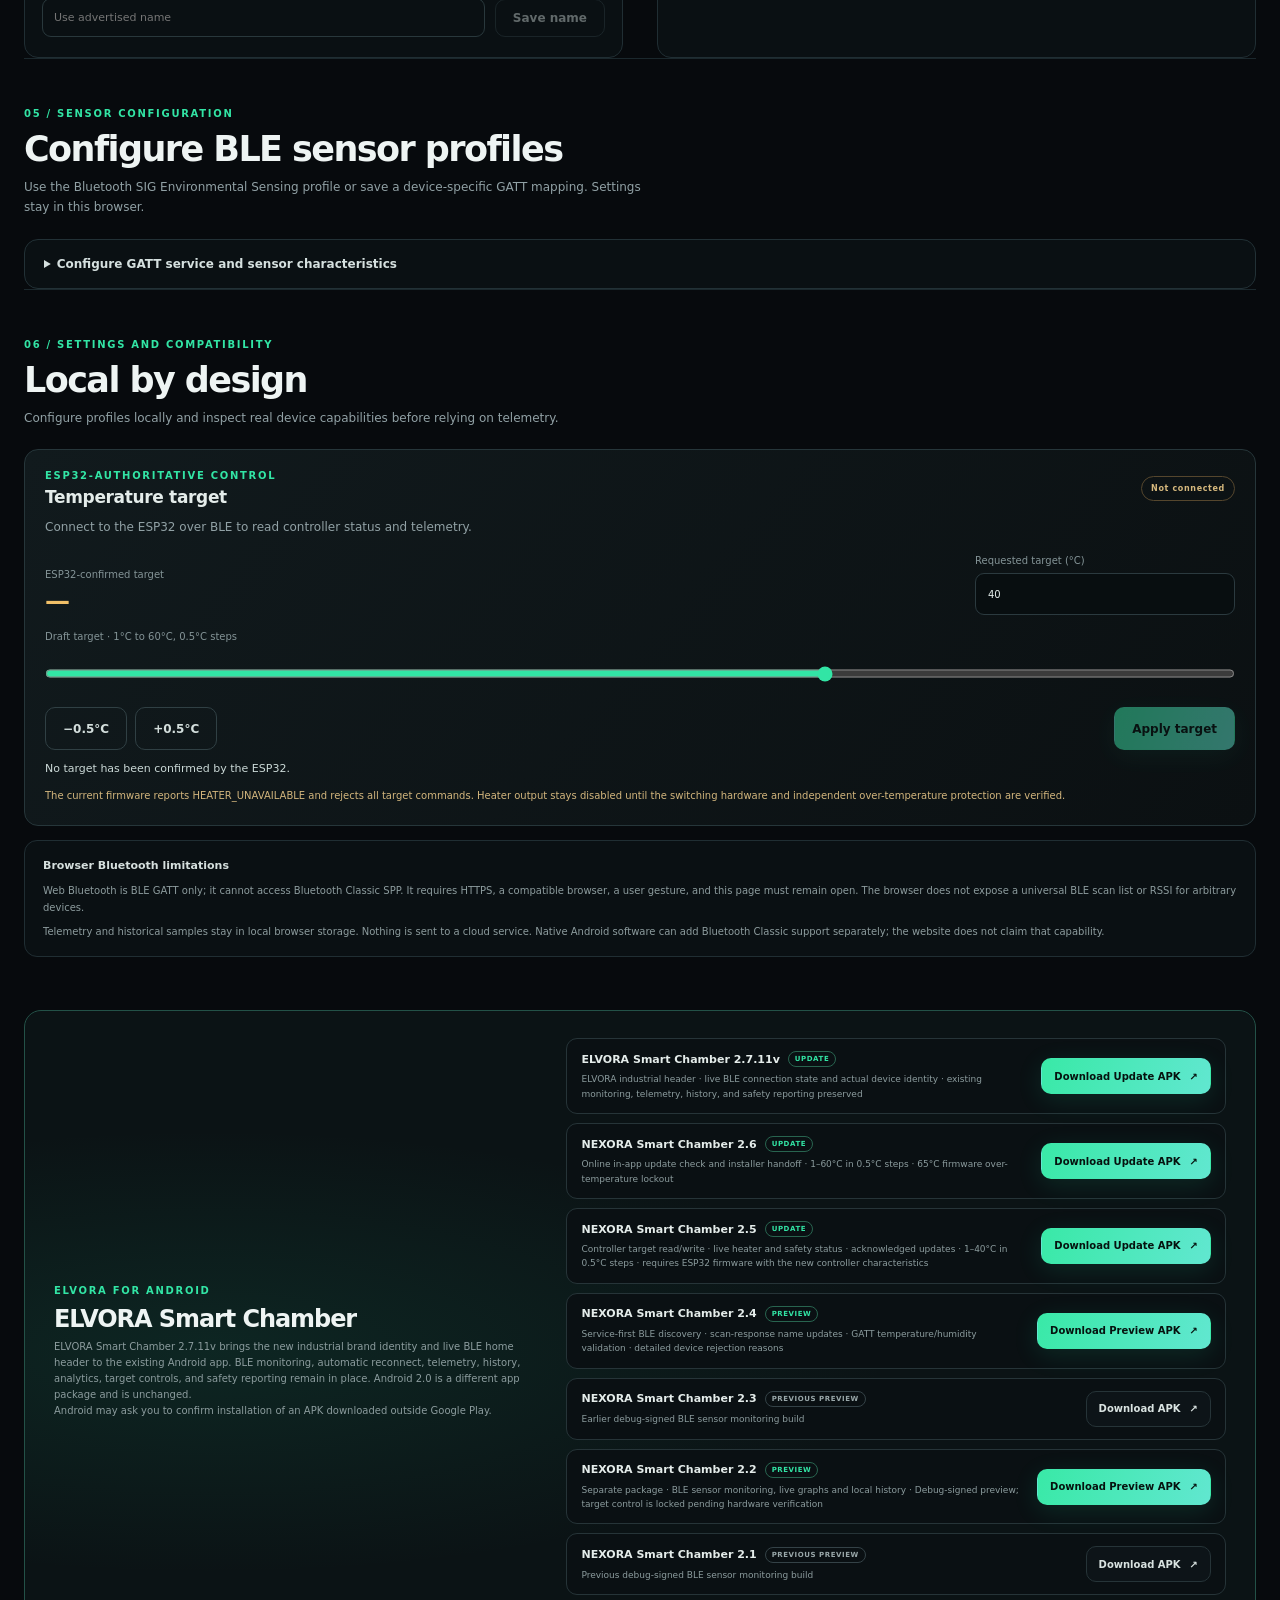
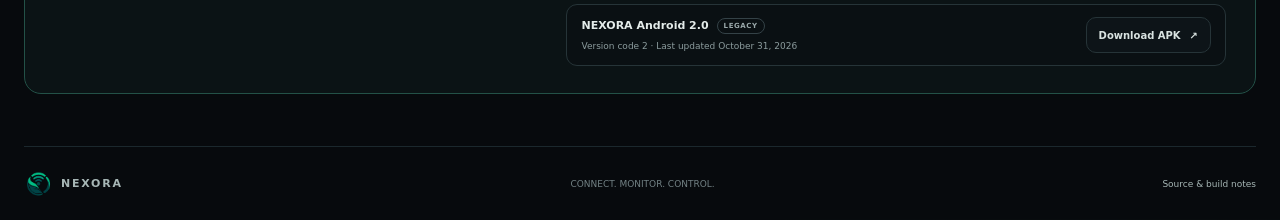
==== commit 086c0443: "List ELVORA Smart Chamber 2.7.11v" ====
--- a/website/index.html
+++ b/website/index.html
@@ -239,12 +239,12 @@
 
     <section class="section-wrap app-banner" id="install" aria-labelledby="android-downloads-title">
       <div class="app-banner-heading">
-        <div class="eyebrow">NEXORA FOR ANDROID</div>
-        <h2 id="android-downloads-title">NEXORA Smart Chamber</h2>
-        <p>Smart Chamber 2.6 updates the existing Smart Chamber preview app. It adds online in-app update checks and downloads, a 1–60°C target range, and support for the ESP32 target/status/acknowledgement BLE characteristics. Android 2.0 is a different app package and is unchanged.</p>
+        <div class="eyebrow">ELVORA FOR ANDROID</div>
+        <h2 id="android-downloads-title">ELVORA Smart Chamber</h2>
+        <p>ELVORA Smart Chamber 2.7.11v brings the new industrial brand identity and live BLE home header to the existing Android app. BLE monitoring, automatic reconnect, telemetry, history, analytics, target controls, and safety reporting remain in place. Android 2.0 is a different app package and is unchanged.</p>
         <p>Android may ask you to confirm installation of an APK downloaded outside Google Play.</p>
       </div>
-      <div class="apk-version-list" aria-label="Available Android app versions"><article class="apk-version"><div class="apk-version-info"><div class="apk-version-title"><strong>NEXORA Smart Chamber 2.7</strong><span class="apk-version-badge">UPDATE</span></div><p>Background BLE foreground service · screen-lock monitoring · auto-reconnect · live notification · safety lockout alerts</p></div><a class="button button-primary" href="./downloads/nexora-smart-chamber-v2.7.apk" download="NEXORA-Smart-Chamber-v2.7.apk" aria-label="Download NEXORA Smart Chamber 2.7 update APK">Download Update APK <span aria-hidden="true">↗</span></a></article>
+      <div class="apk-version-list" aria-label="Available Android app versions"><article class="apk-version"><div class="apk-version-info"><div class="apk-version-title"><strong>ELVORA Smart Chamber 2.7.11v</strong><span class="apk-version-badge">UPDATE</span></div><p>ELVORA industrial header · live BLE connection state and actual device identity · existing monitoring, telemetry, history, and safety reporting preserved</p></div><a class="button button-primary" href="./downloads/elvora-smart-chamber-v2.7.11v.apk" download="ELVORA-Smart-Chamber-v2.7.11v.apk" aria-label="Download ELVORA Smart Chamber 2.7.11v update APK">Download Update APK <span aria-hidden="true">↗</span></a></article>
         <article class="apk-version">
           <div class="apk-version-info">
             <div class="apk-version-title"><strong>NEXORA Smart Chamber 2.6</strong><span class="apk-version-badge">UPDATE</span></div>
